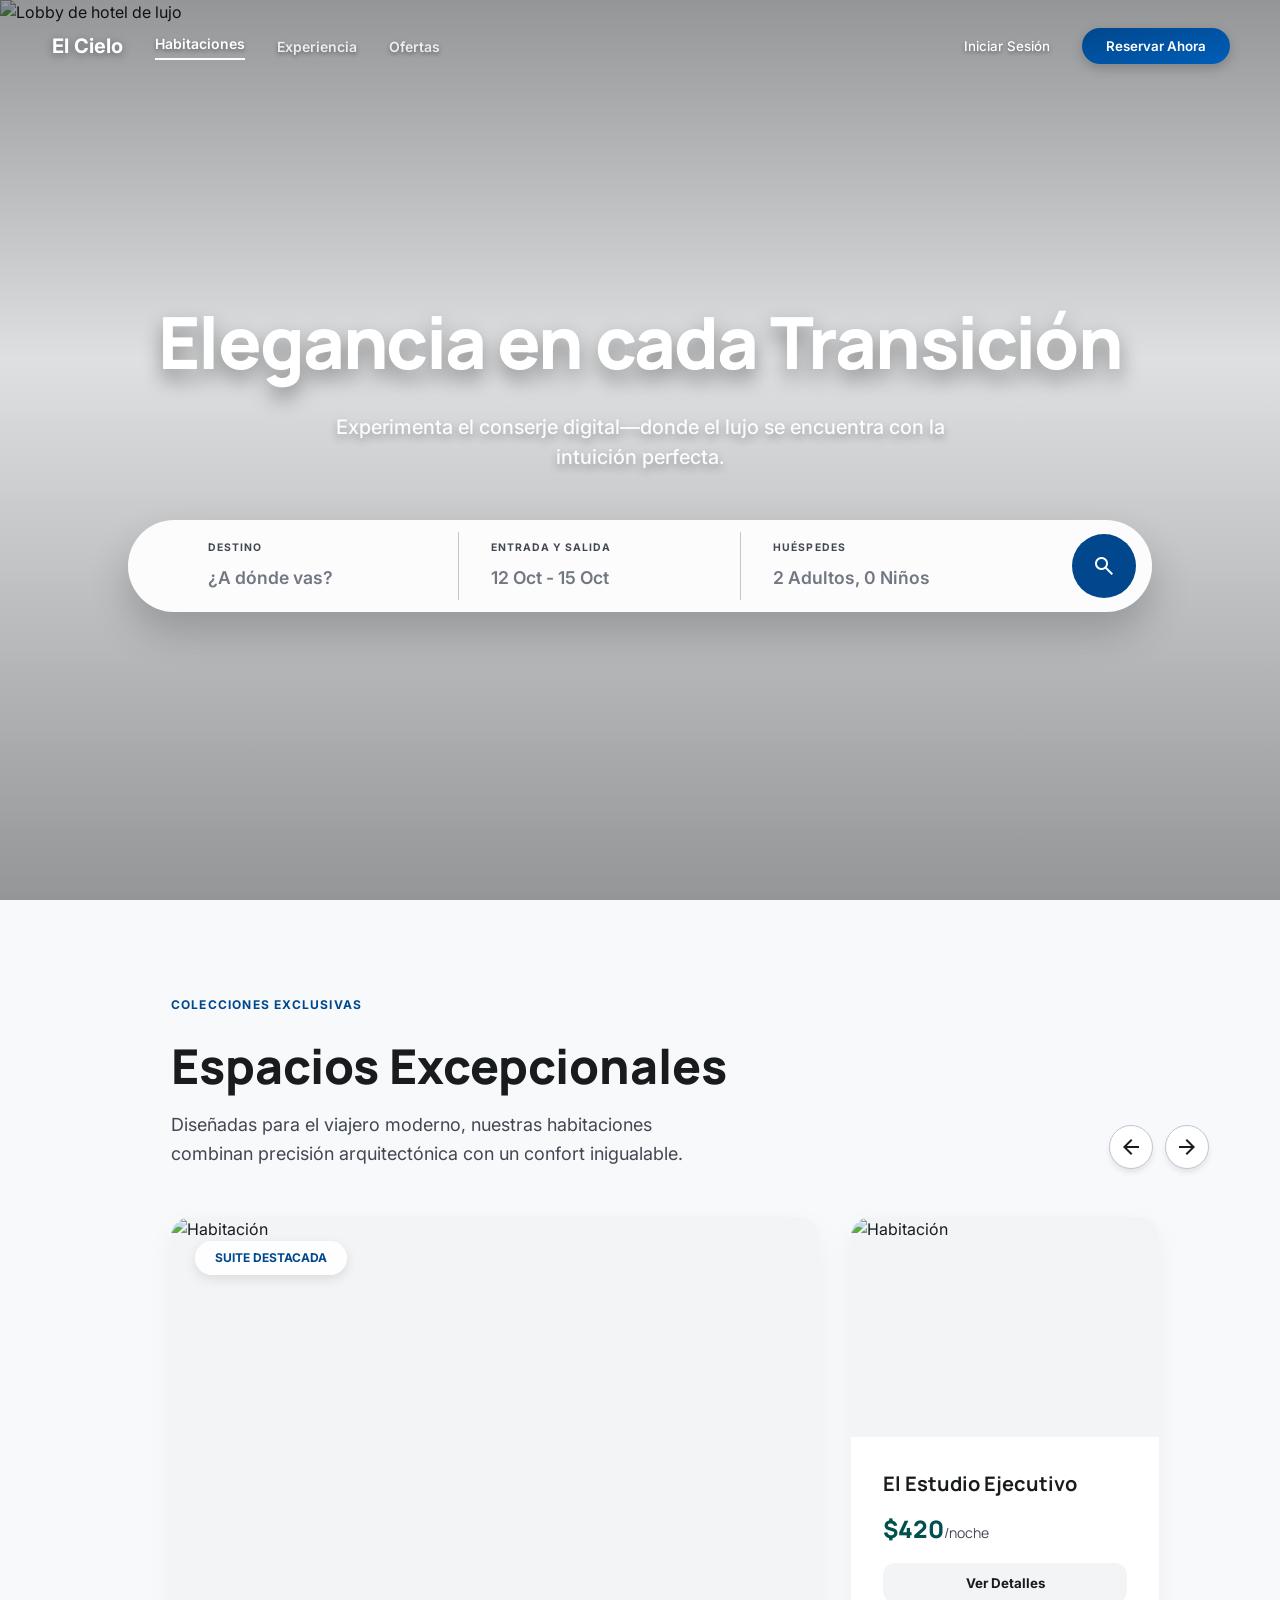
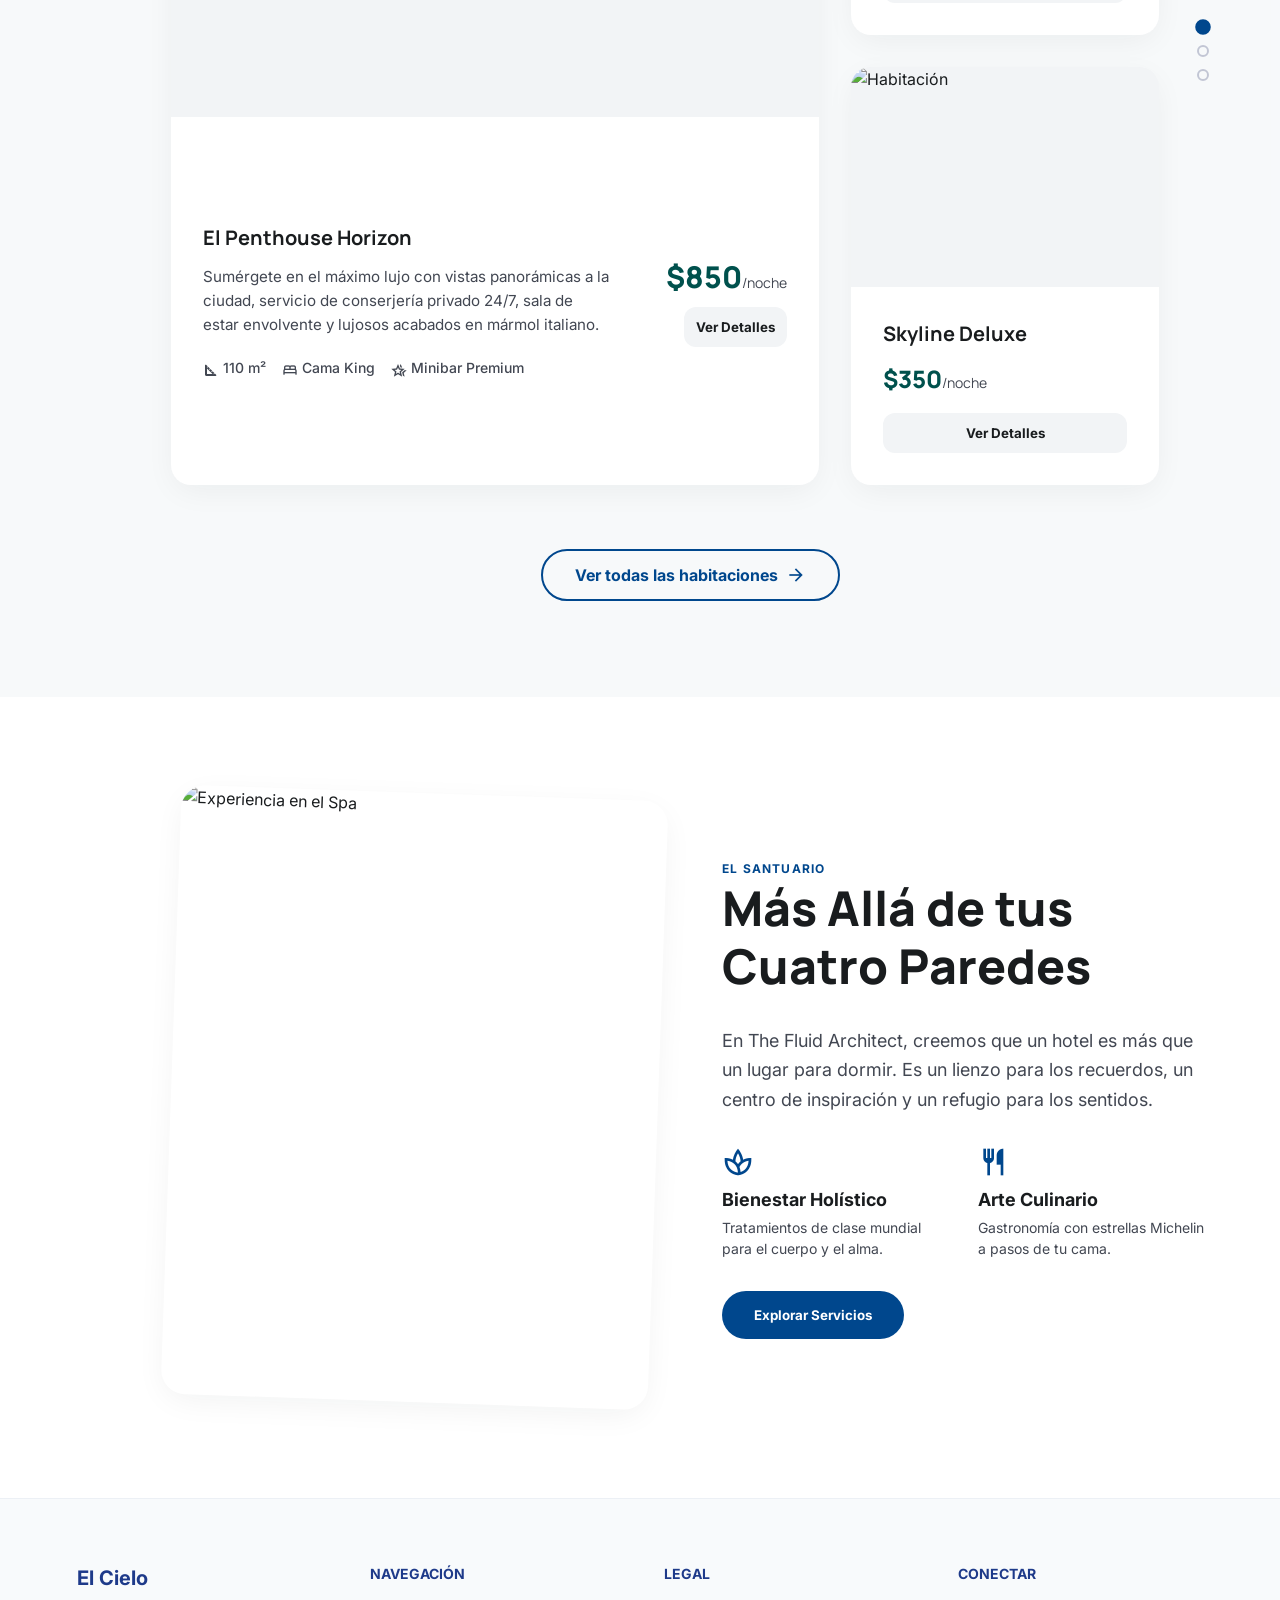
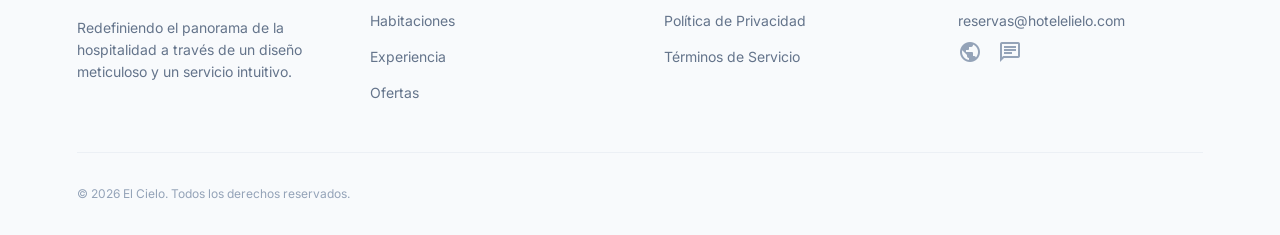
==== ElCielo.html @ 40fd8da1 "El cielo home - vista usuario" ====
<!DOCTYPE html>
<html lang="es">
<head>
    <meta charset="utf-8">
    <meta name="viewport" content="width=device-width, initial-scale=1.0">
    <title>EL Cielo Hotel</title>
    <link rel="icon" href="" type="image/webp">
    <link rel="preconnect" href="https://fonts.googleapis.com">
    <link rel="preconnect" href="https://fonts.gstatic.com" crossorigin>
    <link href="https://fonts.googleapis.com/css2?family=Inter:wght@400;500;600;700&family=Manrope:wght@600;700;800&display=swap" rel="stylesheet">
    <link href="https://fonts.googleapis.com/css2?family=Material+Symbols+Outlined:wght,FILL@100..700,0..1&display=swap" rel="stylesheet">
    
    <style>
        /* ==================== VARIABLES ==================== */
        :root {
            --primary: #00478d;
            --primary-container: #005eb8;
            --on-primary: #ffffff;
            --secondary-container: #8cf3f3;
            --on-secondary-container: #007070;
            --tertiary: #00514d;
            --surface: #f7f9fb;
            --on-surface: #191c1e;
            --on-surface-variant: #424752;
            --surface-container-low: #f2f4f6;
            --surface-container-lowest: #ffffff;
            --outline-variant: #c2c6d4;
            
            --font-headline: 'Manrope', sans-serif;
            --font-body: 'Inter', sans-serif;
            
            --editorial-shadow: 0 8px 32px -4px rgba(25, 28, 30, 0.06);
            --shadow-md: 0 4px 6px -1px rgba(0, 0, 0, 0.1);
            --shadow-2xl: 0 25px 50px -12px rgba(0, 0, 0, 0.25);
        }

        /* ==================== RESET ==================== */
        * { box-sizing: border-box; margin: 0; padding: 0; }
        html { scroll-behavior: smooth; }
        body { font-family: var(--font-body); background-color: var(--surface); color: var(--on-surface); line-height: 1.5; }
        a { text-decoration: none; color: inherit; }
        button { cursor: pointer; border: none; background: none; font-family: inherit; }
        input { font-family: inherit; outline: none; }
        
        .material-symbols-outlined {
            font-variation-settings: 'FILL' 0, 'wght' 400, 'GRAD' 0, 'opsz' 24;
            vertical-align: middle;
        }

        .container {
            max-width: 1280px;
            margin: 0 auto;
            padding: 0 6%; 
        }

        /* ==================== ANIMATED NAVBAR ==================== */
        .navbar {
            position: fixed;
            top: 0;
            left: 0;
            width: 100%;
            height: 90px;
            z-index: 50;
            background-color: transparent;
            border-radius: 0;
            border: 1px solid transparent;
            transition: all 0.8s cubic-bezier(0.16, 1, 0.3, 1);
            backdrop-filter: blur(0px);
            -webkit-backdrop-filter: blur(0px);
        }

        .navbar.scrolled {
            top: 24px;
            left: 24px;
            width: 80px;
            height: calc(100vh - 48px);
            border-radius: 40px;
            background-color: rgba(0, 0, 0, 0.4); 
            backdrop-filter: blur(20px) saturate(120%);
            -webkit-backdrop-filter: blur(20px) saturate(120%);
            border: 1px solid rgba(255, 255, 255, 0.15); 
            box-shadow: 0 16px 40px rgba(0, 0, 0, 0.3); 
        }

        .nav-horizontal { position: absolute; top: 0; left: 0; width: 100vw; height: 90px; display: flex; justify-content: space-between; align-items: center; padding: 0 4%; opacity: 1; pointer-events: auto; transform: translateY(0); transition: opacity 0.5s ease 0.3s, transform 0.5s ease 0.3s; }
        .navbar.scrolled .nav-horizontal { opacity: 0; transform: translateY(-10px); pointer-events: none; transition: opacity 0.3s ease, transform 0.3s ease; }

        .nav-brand { font-size: 1.25rem; font-weight: 700; color: #ffffff; text-shadow: 0 2px 8px rgba(0,0,0,0.4); }
        .nav-links { display: none; gap: 2rem; align-items: center; }
        .nav-links a { font-size: 0.875rem; font-weight: 600; color: rgba(255, 255, 255, 0.85); text-shadow: 0 2px 4px rgba(0,0,0,0.4); transition: all 0.3s ease; }
        .nav-links a:hover, .nav-links a.active { color: #ffffff; border-bottom: 2px solid #ffffff; padding-bottom: 0.25rem; }
        .nav-actions { display: flex; align-items: center; gap: 1rem; }
        .btn-signin { color: #ffffff; font-weight: 500; padding: 0.5rem 1rem; text-shadow: 0 2px 4px rgba(0,0,0,0.4); }
        .btn-book { background: linear-gradient(to bottom right, var(--primary), var(--primary-container)); color: white; padding: 0.625rem 1.5rem; border-radius: 999px; font-weight: 600; box-shadow: 0 4px 12px rgba(0, 0, 0, 0.2); transition: transform 0.3s ease, box-shadow 0.3s ease; }
        .btn-book:hover { transform: scale(1.02); box-shadow: 0 6px 16px rgba(0, 0, 0, 0.3); }

        .nav-vertical { position: absolute; top: 0; left: 0; width: 100%; height: 100%; display: flex; flex-direction: column; align-items: center; padding: 2.5rem 0; gap: 2.5rem; opacity: 0; pointer-events: none; transform: scale(0.9); transition: opacity 0.2s ease, transform 0.2s ease; }
        .navbar.scrolled .nav-vertical { opacity: 1; pointer-events: auto; transform: scale(1); transition: opacity 0.6s ease 0.5s, transform 0.6s cubic-bezier(0.16, 1, 0.3, 1) 0.5s; }
        .vert-brand { width: 48px; height: 48px; background: rgba(255, 255, 255, 0.1); color: #ffffff; border: 1px solid rgba(255, 255, 255, 0.3); border-radius: 50%; display: flex; align-items: center; justify-content: center; font-weight: 800; font-size: 1rem; margin-bottom: 0.5rem; }
        .vert-links { display: flex; flex-direction: column; align-items: center; gap: 1.5rem; flex: 1; width: 100%; }
        .vert-links a { color: rgba(255, 255, 255, 0.75); display: flex; flex-direction: column; align-items: center; gap: 0.25rem; transition: all 0.3s ease; position: relative; }
        .vert-links a:hover, .vert-links a.active { color: #ffffff; transform: translateY(-2px); text-shadow: 0 0 12px rgba(255, 255, 255, 0.6); }
        .vert-icon { font-size: 1.5rem; }
        .vert-divider { width: 32px; height: 1px; background-color: rgba(255, 255, 255, 0.2); margin: 0.5rem 0; border-radius: 2px; }
        .vert-actions { margin-top: auto; }
        .btn-book-vert { background: rgba(255, 255, 255, 0.95); color: var(--primary); width: 48px; height: 48px; border-radius: 50%; display: flex; align-items: center; justify-content: center; box-shadow: 0 4px 12px rgba(0,0,0,0.3); transition: all 0.3s cubic-bezier(0.16, 1, 0.3, 1); }
        .btn-book-vert:hover { transform: scale(1.1); background: #ffffff; }

        /* ==================== HERO SECTION ==================== */
        .hero { position: relative; min-height: 100vh; display: flex; align-items: center; justify-content: center; padding: 0 1.5rem; overflow: hidden; }
        .hero-bg { position: absolute; inset: 0; z-index: 0; }
        .hero-bg img { width: 100%; height: 100%; object-fit: cover; }
        .hero-overlay { position: absolute; inset: 0; background: linear-gradient(to bottom, rgba(0,0,0,0.4) 0%, rgba(0,0,0,0.1) 40%, rgba(0,0,0,0.4) 100%); }
        .hero-content { position: relative; z-index: 10; width: 100%; max-width: 64rem; text-align: center; display: flex; flex-direction: column; gap: 3rem; }
        .hero-title { font-family: var(--font-headline); font-size: 3rem; font-weight: 800; letter-spacing: -0.025em; color: white; text-shadow: 0 10px 20px rgba(0, 0, 0, 0.4); margin-bottom: 1rem; }
        .text-accent { color: var(--secondary-fixed); }
        .hero-subtitle { font-size: 1.25rem; color: rgba(255, 255, 255, 0.95); font-weight: 500; max-width: 42rem; margin: 0 auto; text-shadow: 0 4px 8px rgba(0, 0, 0, 0.3); }

        /* ==================== SEARCH BAR (MEJORADO CON MÁS ESPACIO) ==================== */
        .search-bar { 
            background-color: rgba(255, 255, 255, 0.95); 
            backdrop-filter: blur(16px); 
            padding: 1.25rem; /* Aumentado */
            border-radius: 1.5rem; 
            box-shadow: 0 20px 40px rgba(0,0,0,0.2); 
            display: flex; 
            flex-direction: column; 
            align-items: center; 
            gap: 1rem; /* Aumentado */
            max-width: 60rem; /* Aumentado para que respire más en PC */
            margin: 0 auto; 
        }
        .search-inputs { 
            display: grid; 
            grid-template-columns: 1fr; 
            gap: 1rem; /* Aumentado */
            width: 100%; 
            padding: 0; 
            flex: 1; 
        }
        .search-field { 
            display: flex; 
            flex-direction: column; 
            align-items: flex-start; 
            padding: 0.75rem 1rem; /* Aumentado: Más espacio interno a cada campo */
        }
        .search-label { 
            font-size: 0.65rem; 
            text-transform: uppercase; 
            letter-spacing: 0.1em; 
            color: var(--on-surface-variant); 
            font-weight: 700; 
            margin-bottom: 0.5rem; /* Aumentado: Separación clara del label al input */
        }
        .search-input { 
            background: transparent; 
            border: none; 
            color: var(--on-surface); 
            font-weight: 600; 
            width: 100%; 
            font-size: 1.1rem; /* Ligeramente más grande para mayor elegancia */
            padding: 0.25rem 0; /* Aumentado: Espacio vertical del input */
        }
        .search-input::placeholder { color: #727783; }
        .btn-search { 
            background-color: var(--primary); 
            color: white; 
            height: 3.5rem; 
            width: 100%; 
            border-radius: 9999px; 
            display: flex; 
            align-items: center; 
            justify-content: center; 
            transition: all 0.3s cubic-bezier(0.16, 1, 0.3, 1); 
        }
        .btn-search:hover { transform: scale(1.05); box-shadow: 0 8px 16px rgba(0,71,141,0.3); }

        /* ==================== ROOMS SECTION ==================== */
        .rooms-section { position: relative; padding: 6rem 0; background-image: url('https://akzqiyajwdfyufdubifw.supabase.co/storage/v1/object/public/Perrito/fondosillar.webp'); background-size: cover; background-position: center; background-attachment: fixed; }
        .rooms-section::before { content: ''; position: absolute; inset: 0; background: rgba(247, 249, 251, 0.85); z-index: 0; }
        .rooms-wrapper { position: relative; z-index: 10; display: flex; flex-direction: column; gap: 3rem; }
        
        .section-header { display: flex; flex-direction: column; gap: 1.5rem; }
        .section-title-wrap { display: flex; flex-direction: column; gap: 1rem; width: 100%; }
        .section-kicker { color: var(--primary); font-weight: 700; letter-spacing: 0.1em; font-size: 0.75rem; text-transform: uppercase; }
        .section-title { font-family: var(--font-headline); font-size: 2.25rem; font-weight: 800; color: var(--on-surface); margin-bottom: 0.5rem; }
        .section-desc { color: var(--on-surface-variant); font-size: 1.125rem; line-height: 1.625; max-width: 32rem; }
        
        .carousel-controls { display: flex; gap: 0.75rem; align-items: center; }
        .carousel-btn { width: 44px; height: 44px; border-radius: 50%; background-color: var(--surface-container-lowest); border: 1px solid var(--outline-variant); display: flex; align-items: center; justify-content: center; color: var(--on-surface); transition: all 0.3s ease; box-shadow: var(--shadow-md); }
        .carousel-btn:hover { background-color: var(--primary); color: white; border-color: var(--primary); transform: translateY(-2px); }
        
        .rooms-carousel-wrapper { position: relative; }
        .rooms-grid { display: grid; grid-template-columns: 1fr; gap: 2rem; }
        
        .carousel-dots { display: flex; gap: 12px; align-items: center; }
        .dot { width: 12px; height: 12px; border-radius: 50%; background-color: transparent; border: 2px solid var(--outline-variant); padding: 0; cursor: pointer; transition: all 0.3s ease; }
        .dot:hover { border-color: var(--primary); }
        .dot.active { background-color: var(--primary); border-color: var(--primary); transform: scale(1.3); }

        .room-card { background-color: var(--surface-container-low); border-radius: 1.25rem; overflow: hidden; box-shadow: var(--editorial-shadow); display: flex; flex-direction: column; height: 100%; transition: opacity 0.6s ease, transform 0.3s ease, box-shadow 0.3s ease; opacity: 1; }
        .fade-out { opacity: 0 !important; pointer-events: none; }
        .room-card:not(.fade-out):hover { transform: translateY(-4px); box-shadow: 0 12px 24px rgba(0,0,0,0.1); }
        
        .room-image-wrap { position: relative; width: 100%; height: 220px; flex-shrink: 0; overflow: hidden; }
        .large-room .room-image-wrap { height: 300px; }
        .room-image { width: 100%; height: 100%; object-fit: cover; object-position: center; display: block; }
        .badge-featured { position: absolute; top: 1.5rem; left: 1.5rem; background: rgba(255, 255, 255, 0.9); backdrop-filter: blur(4px); color: var(--primary); font-size: 0.75rem; font-weight: 700; padding: 0.5rem 1.25rem; border-radius: 9999px; text-transform: uppercase; box-shadow: 0 4px 12px rgba(0,0,0,0.1); }
        
        .room-content { padding: 2rem; background-color: white; flex: 1; display: flex; flex-direction: column; justify-content: space-between; }
        .room-info-left { flex: 1; padding-right: 0; }
        .room-description { color: var(--on-surface-variant); font-size: 0.95rem; line-height: 1.6; margin: 0.75rem 0 1.25rem 0; }
        .room-info-right { margin-top: 1.5rem; text-align: left; }
        .room-title { font-family: var(--font-headline); font-size: 1.25rem; font-weight: 700; margin-bottom: 0.25rem; }
        .room-meta { display: flex; flex-wrap: wrap; align-items: center; gap: 1rem; color: var(--on-surface-variant); font-size: 0.875rem; font-weight: 500; }
        .room-price { color: var(--tertiary); font-family: var(--font-headline); font-size: 1.5rem; font-weight: 800; margin-top: 0.5rem; }
        .price-period { font-size: 0.875rem; font-weight: 400; color: var(--on-surface-variant); }
        .btn-view { background-color: var(--surface-container-low); color: var(--on-surface); padding: 0.75rem; border-radius: 0.75rem; font-weight: 700; width: 100%; margin-top: 1rem; transition: all 0.3s ease; }
        .btn-view:hover { background-color: var(--secondary-container); color: var(--on-secondary-container); transform: scale(1.02); }

        .view-more-wrap { text-align: center; margin-top: 1rem; }
        .btn-outline { background-color: transparent; color: var(--primary); border: 2px solid var(--primary); padding: 0.875rem 2rem; border-radius: 999px; font-weight: 700; font-size: 1rem; transition: all 0.3s ease; display: inline-flex; align-items: center; gap: 0.5rem; }
        .btn-outline:hover { background-color: var(--primary); color: white; transform: translateY(-2px); box-shadow: 0 8px 16px rgba(0,71,141,0.2); }

        /* ==================== EXPERIENCE & FOOTER ==================== */
        .experience-section { padding: 6rem 0; background-color: white; overflow: hidden; }
        .experience-grid { display: grid; grid-template-columns: 1fr; gap: 4rem; align-items: center; }
        .exp-image-wrap { border-radius: 1.5rem; overflow: hidden; box-shadow: var(--editorial-shadow); transform: rotate(2deg); transition: transform 0.7s cubic-bezier(0.16, 1, 0.3, 1); position: relative; z-index: 10; }
        .exp-image-wrap:hover { transform: rotate(0deg); }
        .exp-image-wrap img { width: 100%; aspect-ratio: 4/5; object-fit: cover; display: block; }
        .exp-content { display: flex; flex-direction: column; gap: 2rem; }
        .exp-title { font-family: var(--font-headline); font-size: 2.5rem; font-weight: 800; line-height: 1.2; }
        .exp-desc { font-size: 1.125rem; color: var(--on-surface-variant); line-height: 1.625; }
        .features-grid { display: grid; grid-template-columns: 1fr; gap: 1.5rem; }
        .feature-icon { color: var(--primary); font-size: 2rem; margin-bottom: 0.5rem; }
        .feature-title { font-weight: 700; font-size: 1.125rem; }
        .btn-explore { background-color: var(--primary); color: white; padding: 1rem 2rem; border-radius: 999px; font-weight: 700; align-self: flex-start; }

        .footer { background-color: #f8fafc; padding: 4rem 0 2rem; margin-top: auto; border-top: 1px solid rgba(226, 232, 240, 0.5); }
        .footer-grid { display: grid; grid-template-columns: 1fr; gap: 3rem; padding-bottom: 3rem; }
        .footer-title { font-weight: 700; color: #1e3a8a; font-size: 0.875rem; text-transform: uppercase; margin-bottom: 1.5rem;}
        .footer-links { list-style: none; display: flex; flex-direction: column; gap: 0.75rem; }
        .footer-links a { color: #64748b; font-size: 0.875rem; transition: color 0.3s ease;}
        .footer-links a:hover { color: var(--primary); }
        .social-icons { display: flex; gap: 1rem; padding-top: 0.5rem; color: #94a3b8; }
        .social-icons span { cursor: pointer; transition: color 0.3s ease;}
        .social-icons span:hover { color: var(--primary); }
        .footer-bottom { border-top: 1px solid rgba(226, 232, 240, 0.5); padding-top: 2rem; text-align: center; color: #94a3b8; font-size: 0.75rem; }

        /* ==================== RESPONSIVIDAD ==================== */
        
        /* --- MÓVIL (Hasta 767px) --- */
        @media (max-width: 767px) {
            .container { padding: 0 1.5rem; }
            .hero-title { font-size: 2.5rem; }
            .hero-subtitle { font-size: 1.125rem; }
            .section-title { font-size: 2rem; }
            
            .nav-horizontal { padding: 0 1.5rem; }
            .nav-horizontal > div:first-child { gap: 1rem !important; }
            .nav-brand { font-size: 1.1rem; }
            .btn-signin { display: none; }
            .btn-book { padding: 0.5rem 1rem; font-size: 0.875rem; }
            
            .navbar.scrolled { top: auto !important; bottom: 1.5rem !important; left: 5% !important; width: 90% !important; height: 70px !important; border-radius: 35px !important; }
            .navbar.scrolled .nav-vertical { flex-direction: row !important; padding: 0 1.5rem !important; gap: 1rem !important; justify-content: space-between; transform: scale(1); }
            .vert-brand, .vert-divider { display: none !important; }
            .vert-links { flex-direction: row !important; gap: 1.5rem !important; width: auto !important; flex: unset !important; align-items: center; }
            .vert-actions { margin-top: 0 !important; display: flex; align-items: center; }
            .btn-book-vert { width: 44px !important; height: 44px !important; }

            .carousel-controls { display: none !important; }
            .carousel-dots { justify-content: center; margin-top: 1.5rem; }

            .rooms-grid { display: flex; flex-wrap: nowrap; overflow-x: auto; scroll-snap-type: x mandatory; gap: 1.25rem; padding-bottom: 0.5rem; scrollbar-width: none; -ms-overflow-style: none; align-items: stretch; scroll-behavior: smooth; }
            .rooms-grid::-webkit-scrollbar { display: none; }
            .small-rooms-wrap { display: contents; }
            
            .room-card { flex: 0 0 85vw !important; scroll-snap-align: center; transition: transform 0.3s ease, box-shadow 0.3s ease !important; opacity: 1 !important; }
            .large-room .room-image-wrap { height: 220px; }
            .room-content { flex-direction: column; }
            .room-info-right { text-align: left; margin-top: auto; }
        }

        /* --- TABLET (768px a 1023px) --- */
        @media (min-width: 768px) and (max-width: 1023px) {
            .nav-links { display: flex; }
            .hero-title { font-size: 4rem; }
            
            /* Buscador: Convertir a fila con más espacio */
            .search-bar { flex-direction: row; border-radius: 9999px; padding: 0.75rem 1rem; gap: 0.5rem; }
            .search-inputs { grid-template-columns: repeat(3, 1fr); padding: 0 1rem; gap: 0; }
            .search-field { padding: 0.5rem 1.5rem; }
            .search-field:not(:last-child) { border-right: 1px solid var(--outline-variant); }
            .btn-search { width: 4rem; height: 4rem; } /* Botón más grande */

            .section-header { flex-direction: row; align-items: flex-end; justify-content: space-between; }
            .section-title-wrap { width: auto; }
            .carousel-dots { justify-content: center; margin-top: 2rem; }
            .small-rooms-wrap { flex-direction: row; display: flex; gap: 2rem; }
            .small-rooms-wrap .room-card { flex: 1; }
            .js-hide-desktop { display: none !important; }
            .small-rooms-wrap .room-info-right { margin-top: auto; }
            .experience-grid { grid-template-columns: 1fr 1fr; }
            .footer-grid { grid-template-columns: repeat(2, 1fr); }
        }

        /* --- ESCRITORIO (1024px en adelante) --- */
        @media (min-width: 1024px) {
            .nav-links { display: flex; }
            .hero-title { font-size: 4.5rem; }
            
            /* Buscador: Máximo espacio y bordes redondeados (Pill shape) */
            .search-bar { flex-direction: row; border-radius: 9999px; padding: 0.75rem 1rem; gap: 1rem; max-width: 65rem; }
            .search-inputs { grid-template-columns: repeat(3, 1fr); padding: 0 2rem; gap: 0; }
            .search-field { padding: 0.5rem 2rem; } /* Mucho más aire lateral */
            .search-field:not(:last-child) { border-right: 1px solid var(--outline-variant); }
            .btn-search { width: 4rem; height: 4rem; } /* Botón proporcional */

            .section-header { flex-direction: row; align-items: flex-end; justify-content: space-between; }
            .section-title-wrap { width: auto; }
            .section-title { font-size: 3rem; }
            main section:not(.hero) { padding-left: 100px; } 
            
            .rooms-carousel-wrapper { padding-right: 50px; }
            .carousel-dots { flex-direction: column; position: absolute; right: 0; top: 50%; transform: translateY(-50%); }
            
            .rooms-grid { grid-template-columns: repeat(12, 1fr); }
            .large-room { grid-column: span 8; }
            .small-rooms-wrap { grid-column: span 4; display: flex; flex-direction: column; gap: 2rem; }
            
            .js-hide-desktop { display: none !important; }
            .large-room .room-image-wrap { height: 500px; }
            .large-room .room-content { flex-direction: row; align-items: center; gap: 2.5rem; }
            .large-room .room-info-left { padding-right: 1rem; }
            .large-room .room-info-right { text-align: right; margin-top: 0; min-width: max-content; }
            .large-room .room-price { margin-top: 0; font-size: 1.875rem; }
            .large-room .btn-view { width: auto; margin-top: 0.5rem; }
            
            .small-rooms-wrap .room-info-right { margin-top: auto; }
            
            .experience-grid { grid-template-columns: 1fr 1fr; }
            .features-grid { grid-template-columns: 1fr 1fr; }
            .exp-title { font-size: 3rem; }
            .footer-grid { grid-template-columns: repeat(4, 1fr); }
            .footer-bottom { text-align: left; }
        }
    </style>
</head>
<body>

    <nav class="navbar" id="navbar">
        <div class="nav-horizontal">
            <div style="display: flex; align-items: center; gap: 2rem;">
                <span class="nav-brand js-hotel-name">Nombre del Hotel</span>
                <div class="nav-links">
                    <a href="#habitaciones" class="active">Habitaciones</a>
                    <a href="#experiencia">Experiencia</a>
                    <a href="/ofertas.html">Ofertas</a>
                </div>
            </div>
            <div class="nav-actions">
                <button class="btn-signin">Iniciar Sesión</button>
                <button class="btn-book">Reservar Ahora</button>
            </div>
        </div>

        <div class="nav-vertical">
            <a href="#inicio" style="text-decoration: none;"><div class="vert-brand js-hotel-initials">XX</div></a>
            <div class="vert-links">
                <a href="#inicio" title="Ir a Inicio"><span class="material-symbols-outlined vert-icon">home</span></a>
                <a href="#habitaciones" class="active" title="Ir a Habitaciones"><span class="material-symbols-outlined vert-icon">king_bed</span></a>
                <a href="#experiencia" title="Ir a Experiencias"><span class="material-symbols-outlined vert-icon">spa</span></a>
                <div class="vert-divider"></div>
                <a href="/ofertas.html" title="Ver Ofertas Externas"><span class="material-symbols-outlined vert-icon">sell</span></a>
                <a href="/contacto.html" title="Ir a Contacto"><span class="material-symbols-outlined vert-icon">mail</span></a>
            </div>
            <div class="vert-actions">
                <a href="#habitaciones" title="Reservar Ahora" class="btn-book-vert"><span class="material-symbols-outlined">calendar_month</span></a>
            </div>
        </div>
    </nav>

    <main>
        <section id="inicio" class="hero">
            <div class="hero-bg">
                <img src="https://akzqiyajwdfyufdubifw.supabase.co/storage/v1/object/public/Perrito/Portada.webp" alt="Lobby de hotel de lujo">
                <div class="hero-overlay"></div>
            </div>
            <div class="hero-content">
                <div>
                    <h1 class="hero-title">Elegancia en cada <span class="text-accent">Transición</span></h1>
                    <p class="hero-subtitle">Experimenta el conserje digital—donde el lujo se encuentra con la intuición perfecta.</p>
                </div>
                <div class="search-bar">
                    <div class="search-inputs">
                        <div class="search-field">
                            <span class="search-label">Destino</span>
                            <input type="text" class="search-input" placeholder="¿A dónde vas?">
                        </div>
                        <div class="search-field">
                            <span class="search-label">Entrada y Salida</span>
                            <input type="text" class="search-input" placeholder="12 Oct - 15 Oct">
                        </div>
                        <div class="search-field">
                            <span class="search-label">Huéspedes</span>
                            <input type="text" class="search-input" placeholder="2 Adultos, 0 Niños">
                        </div>
                    </div>
                    <button class="btn-search"><span class="material-symbols-outlined">search</span></button>
                </div>
            </div>
        </section>

        <section id="habitaciones" class="rooms-section">
            <div class="container rooms-wrapper">
                
                <div class="section-header">
                    <div>
                        <div class="section-title-wrap">
                            <span class="section-kicker">Colecciones Exclusivas</span>
                            <h2 class="section-title">Espacios Excepcionales</h2>
                        </div>
                        <p class="section-desc">Diseñadas para el viajero moderno, nuestras habitaciones combinan precisión arquitectónica con un confort inigualable.</p>
                    </div>
                    
                    <div class="carousel-controls">
                        <button id="btn-prev" class="carousel-btn"><span class="material-symbols-outlined">arrow_back</span></button>
                        <button id="btn-next" class="carousel-btn"><span class="material-symbols-outlined">arrow_forward</span></button>
                    </div>
                </div>

                <div class="rooms-carousel-wrapper">
                    <div class="rooms-grid">
                        
                        <div class="room-card large-room" id="card-l">
                            <div class="room-image-wrap">
                                <img id="l-img" src="" alt="Habitación" class="room-image">
                                <div class="badge-featured" id="l-badge"></div>
                            </div>
                            <div class="room-content">
                                <div class="room-info-left">
                                    <h3 class="room-title" id="l-title"></h3>
                                    <p class="room-description" id="l-desc"></p>
                                    <div class="room-meta">
                                        <span><span class="material-symbols-outlined" style="font-size: 16px;">square_foot</span> <span id="l-size"></span></span>
                                        <span><span class="material-symbols-outlined" style="font-size: 16px;">bed</span> <span id="l-bed"></span></span>
                                        <span><span class="material-symbols-outlined" style="font-size: 16px;">hotel_class</span> <span id="l-extra"></span></span>
                                    </div>
                                </div>
                                <div class="room-info-right">
                                    <p class="room-price"><span id="l-price"></span><span class="price-period">/noche</span></p>
                                    <button class="btn-view">Ver Detalles</button>
                                </div>
                            </div>
                        </div>

                        <div class="small-rooms-wrap">
                            <div class="room-card" id="card-s1">
                                <div class="room-image-wrap">
                                    <img id="s1-img" src="" alt="Habitación" class="room-image">
                                    <div class="badge-featured js-hide-desktop" id="s1-badge"></div>
                                </div>
                                <div class="room-content">
                                    <div class="room-info-left">
                                        <h3 class="room-title" id="s1-title"></h3>
                                        <p class="room-description js-hide-desktop" id="s1-desc"></p>
                                        <div class="room-meta js-hide-desktop">
                                            <span><span class="material-symbols-outlined" style="font-size: 16px;">square_foot</span> <span id="s1-size"></span></span>
                                            <span><span class="material-symbols-outlined" style="font-size: 16px;">bed</span> <span id="s1-bed"></span></span>
                                            <span><span class="material-symbols-outlined" style="font-size: 16px;">hotel_class</span> <span id="s1-extra"></span></span>
                                        </div>
                                    </div>
                                    <div class="room-info-right">
                                        <p class="room-price"><span id="s1-price"></span><span class="price-period">/noche</span></p>
                                        <button class="btn-view">Ver Detalles</button>
                                    </div>
                                </div>
                            </div>

                            <div class="room-card" id="card-s2">
                                <div class="room-image-wrap">
                                    <img id="s2-img" src="" alt="Habitación" class="room-image">
                                    <div class="badge-featured js-hide-desktop" id="s2-badge"></div>
                                </div>
                                <div class="room-content">
                                    <div class="room-info-left">
                                        <h3 class="room-title" id="s2-title"></h3>
                                        <p class="room-description js-hide-desktop" id="s2-desc"></p>
                                        <div class="room-meta js-hide-desktop">
                                            <span><span class="material-symbols-outlined" style="font-size: 16px;">square_foot</span> <span id="s2-size"></span></span>
                                            <span><span class="material-symbols-outlined" style="font-size: 16px;">bed</span> <span id="s2-bed"></span></span>
                                            <span><span class="material-symbols-outlined" style="font-size: 16px;">hotel_class</span> <span id="s2-extra"></span></span>
                                        </div>
                                    </div>
                                    <div class="room-info-right">
                                        <p class="room-price"><span id="s2-price"></span><span class="price-period">/noche</span></p>
                                        <button class="btn-view">Ver Detalles</button>
                                    </div>
                                </div>
                            </div>
                        </div>
                    </div>

                    <div class="carousel-dots">
                        <button class="dot active" data-index="0" aria-label="Ir a habitación 1"></button>
                        <button class="dot" data-index="1" aria-label="Ir a habitación 2"></button>
                        <button class="dot" data-index="2" aria-label="Ir a habitación 3"></button>
                    </div>

                </div>

                <div class="view-more-wrap">
                    <button class="btn-outline">Ver todas las habitaciones <span class="material-symbols-outlined" style="font-size: 20px;">arrow_forward</span></button>
                </div>

            </div>
        </section>

        <section id="experiencia" class="experience-section">
            <div class="container experience-grid">
                <div class="exp-image-wrap"><img src="https://images.unsplash.com/photo-1540555700478-4be289fbecef?q=80&w=1000&auto=format&fit=crop" alt="Experiencia en el Spa"></div>
                <div class="exp-content">
                    <div><span class="section-kicker">El Santuario</span><h2 class="exp-title">Más Allá de tus Cuatro Paredes</h2></div>
                    <p class="exp-desc">En The Fluid Architect, creemos que un hotel es más que un lugar para dormir. Es un lienzo para los recuerdos, un centro de inspiración y un refugio para los sentidos.</p>
                    <div class="features-grid">
                        <div><span class="material-symbols-outlined feature-icon">spa</span><h4 class="feature-title">Bienestar Holístico</h4><p style="font-size: 0.875rem; color: var(--on-surface-variant); margin-top: 0.25rem;">Tratamientos de clase mundial para el cuerpo y el alma.</p></div>
                        <div><span class="material-symbols-outlined feature-icon">restaurant</span><h4 class="feature-title">Arte Culinario</h4><p style="font-size: 0.875rem; color: var(--on-surface-variant); margin-top: 0.25rem;">Gastronomía con estrellas Michelin a pasos de tu cama.</p></div>
                    </div>
                    <button class="btn-explore">Explorar Servicios</button>
                </div>
            </div>
        </section>
    </main>

    <footer class="footer">
        <div class="container">
            <div class="footer-grid">
                <div><h4 class="footer-title js-hotel-name" style="text-transform: none; font-size: 1.25rem;"></h4><p class="js-hotel-desc" style="color: #64748b; font-size: 0.875rem; line-height: 1.6;"></p></div>
                <div><h4 class="footer-title">Navegación</h4><ul class="footer-links"><li><a href="#habitaciones">Habitaciones</a></li><li><a href="#experiencia">Experiencia</a></li><li><a href="/ofertas.html">Ofertas</a></li></ul></div>
                <div><h4 class="footer-title">Legal</h4><ul class="footer-links"><li><a href="#">Política de Privacidad</a></li><li><a href="#">Términos de Servicio</a></li></ul></div>
                <div><h4 class="footer-title">Conectar</h4><ul class="footer-links"><li><a href="#" class="js-hotel-email"></a></li></ul><div class="social-icons"><span class="material-symbols-outlined">public</span><span class="material-symbols-outlined">chat</span></div></div>
            </div>
            <div class="footer-bottom"><p>© <span class="js-hotel-year"></span> <span class="js-hotel-name"></span>. Todos los derechos reservados.</p></div>
        </div>
    </footer>

    <script>
        const hotelInfo = {
            nombre: "El Cielo",
            iniciales: "EC", 
            descripcion: "Redefiniendo el panorama de la hospitalidad a través de un diseño meticuloso y un servicio intuitivo.",
            correo: "reservas@hotelelielo.com",
            anioActual: new Date().getFullYear()
        };

        const roomsData = [
            {
                img: "https://images.unsplash.com/photo-1582719478250-c89cae4dc85b?q=80&w=1000&auto=format&fit=crop",
                title: "El Penthouse Horizon",
                desc: "Sumérgete en el máximo lujo con vistas panorámicas a la ciudad, servicio de conserjería privado 24/7, sala de estar envolvente y lujosos acabados en mármol italiano.",
                size: "110 m²",
                bed: "Cama King",
                extra: "Minibar Premium",
                price: "$850",
                badge: "Suite Destacada"
            },
            {
                img: "https://images.unsplash.com/photo-1611892440504-42a792e24d32?q=80&w=1000&auto=format&fit=crop",
                title: "El Estudio Ejecutivo",
                desc: "Un espacio diseñado para la máxima productividad y el descanso perfecto. Cuenta con área de trabajo ergonómica y ventanales con control de luz inteligente.",
                size: "65 m²",
                bed: "Cama Queen",
                extra: "Escritorio Ejecutivo",
                price: "$420",
                badge: "Favorito Ejecutivos"
            },
            {
                img: "https://images.unsplash.com/photo-1590490360182-c33d57733427?q=80&w=1000&auto=format&fit=crop",
                title: "Skyline Deluxe",
                desc: "Despierta con la mejor vista de la ciudad. Una habitación moderna con diseño minimalista, sistema de sonido envolvente y baño con hidromasaje.",
                size: "80 m²",
                bed: "Cama King",
                extra: "Baño Hidromasaje",
                price: "$350",
                badge: "Mejor Vista"
            }
        ];
    </script>

    <script>
        document.addEventListener('DOMContentLoaded', () => {
            // Inicializar Info Hotel
            document.querySelectorAll('.js-hotel-name').forEach(el => el.textContent = hotelInfo.nombre);
            document.querySelectorAll('.js-hotel-initials').forEach(el => el.textContent = hotelInfo.iniciales);
            document.querySelectorAll('.js-hotel-desc').forEach(el => el.textContent = hotelInfo.descripcion);
            document.querySelectorAll('.js-hotel-year').forEach(el => el.textContent = hotelInfo.anioActual);
            document.querySelectorAll('.js-hotel-email').forEach(el => { el.textContent = hotelInfo.correo; el.href = `mailto:${hotelInfo.correo}`; });

            window.addEventListener('scroll', () => {
                document.getElementById('navbar').classList.toggle('scrolled', window.scrollY > 150);
            });

            // Variables Generales del Carrusel
            let currentIndex = 0;
            let mobileIndex = 0;
            let autoPlayTimer;
            let isAnimating = false;
            const cycleTime = 12000;

            const cards = [document.getElementById('card-l'), document.getElementById('card-s1'), document.getElementById('card-s2')];
            const dots = document.querySelectorAll('.dot');
            const roomsGrid = document.querySelector('.rooms-grid');

            // Inicializar las 3 tarjetas con los datos
            function injectData(cardPrefix, data) {
                document.getElementById(`${cardPrefix}-img`).src = data.img;
                document.getElementById(`${cardPrefix}-badge`).textContent = data.badge;
                document.getElementById(`${cardPrefix}-title`).textContent = data.title;
                document.getElementById(`${cardPrefix}-desc`).textContent = data.desc;
                document.getElementById(`${cardPrefix}-size`).textContent = data.size;
                document.getElementById(`${cardPrefix}-bed`).textContent = data.bed;
                document.getElementById(`${cardPrefix}-extra`).textContent = data.extra;
                document.getElementById(`${cardPrefix}-price`).textContent = data.price;
            }
            
            injectData('l', roomsData[0]);
            injectData('s1', roomsData[1]);
            injectData('s2', roomsData[2]);

            // --- FUNCIONES ESCRITORIO ---
            function updateDesktopSequence(targetIndex) {
                if (isAnimating || targetIndex === currentIndex) return;
                isAnimating = true;
                currentIndex = targetIndex;

                const roomL = roomsData[currentIndex];
                const roomS1 = roomsData[(currentIndex + 1) % 3];
                const roomS2 = roomsData[(currentIndex + 2) % 3];

                const triggerFade = (cardElement, prefix, data, delay) => {
                    setTimeout(() => {
                        cardElement.classList.add('fade-out');
                        setTimeout(() => {
                            injectData(prefix, data);
                            cardElement.classList.remove('fade-out');
                        }, 600); 
                    }, delay);
                };

                triggerFade(cards[0], 'l', roomL, 0);
                triggerFade(cards[1], 's1', roomS1, 400); 
                triggerFade(cards[2], 's2', roomS2, 800); 

                updateDots(currentIndex);
                setTimeout(() => { isAnimating = false; }, 2000); 
            }

            // --- FUNCIONES MÓVIL ---
            function updateMobileScroll(targetIndex) {
                mobileIndex = targetIndex;
                const scrollPos = cards[targetIndex].offsetLeft - roomsGrid.offsetLeft;
                roomsGrid.scrollTo({ left: scrollPos, behavior: 'smooth' });
                updateDots(targetIndex);
            }

            function updateDots(activeIndex) {
                dots.forEach((dot, idx) => dot.classList.toggle('active', idx === activeIndex));
            }

            function goNext() {
                if (window.innerWidth < 768) {
                    updateMobileScroll((mobileIndex + 1) % 3);
                } else {
                    updateDesktopSequence((currentIndex + 1) % 3);
                }
            }

            function goPrev() {
                if (window.innerWidth < 768) {
                    updateMobileScroll((mobileIndex - 1 + 3) % 3);
                } else {
                    updateDesktopSequence((currentIndex - 1 + 3) % 3);
                }
            }

            function startTimer() {
                clearInterval(autoPlayTimer);
                autoPlayTimer = setInterval(goNext, cycleTime);
            }

            // --- EVENTOS ---
            document.getElementById('btn-next').addEventListener('click', () => { goNext(); startTimer(); });
            document.getElementById('btn-prev').addEventListener('click', () => { goPrev(); startTimer(); });

            dots.forEach((dot, index) => {
                dot.addEventListener('click', () => {
                    if (window.innerWidth < 768) { updateMobileScroll(index); } else { updateDesktopSequence(index); }
                    startTimer();
                });
            });

            // Swipe táctil en móvil
            let scrollTimeout;
            roomsGrid.addEventListener('scroll', () => {
                if (window.innerWidth >= 768) return;
                
                clearTimeout(scrollTimeout);
                scrollTimeout = setTimeout(() => {
                    const gridCenter = roomsGrid.getBoundingClientRect().left + (roomsGrid.clientWidth / 2);
                    let closestIdx = 0;
                    let minDistance = Infinity;

                    cards.forEach((card, idx) => {
                        const cardCenter = card.getBoundingClientRect().left + (card.clientWidth / 2);
                        const distance = Math.abs(gridCenter - cardCenter);
                        if (distance < minDistance) {
                            minDistance = distance;
                            closestIdx = idx;
                        }
                    });

                    if (mobileIndex !== closestIdx) {
                        mobileIndex = closestIdx;
                        updateDots(mobileIndex);
                        startTimer(); 
                    }
                }, 100);
            });

            const observer = new IntersectionObserver((entries) => {
                entries.forEach(entry => {
                    if (entry.isIntersecting) { startTimer(); } else { clearInterval(autoPlayTimer); }
                });
            }, { threshold: 0.15 });
            observer.observe(document.getElementById('habitaciones'));
        });
    </script>
</body>
</html>
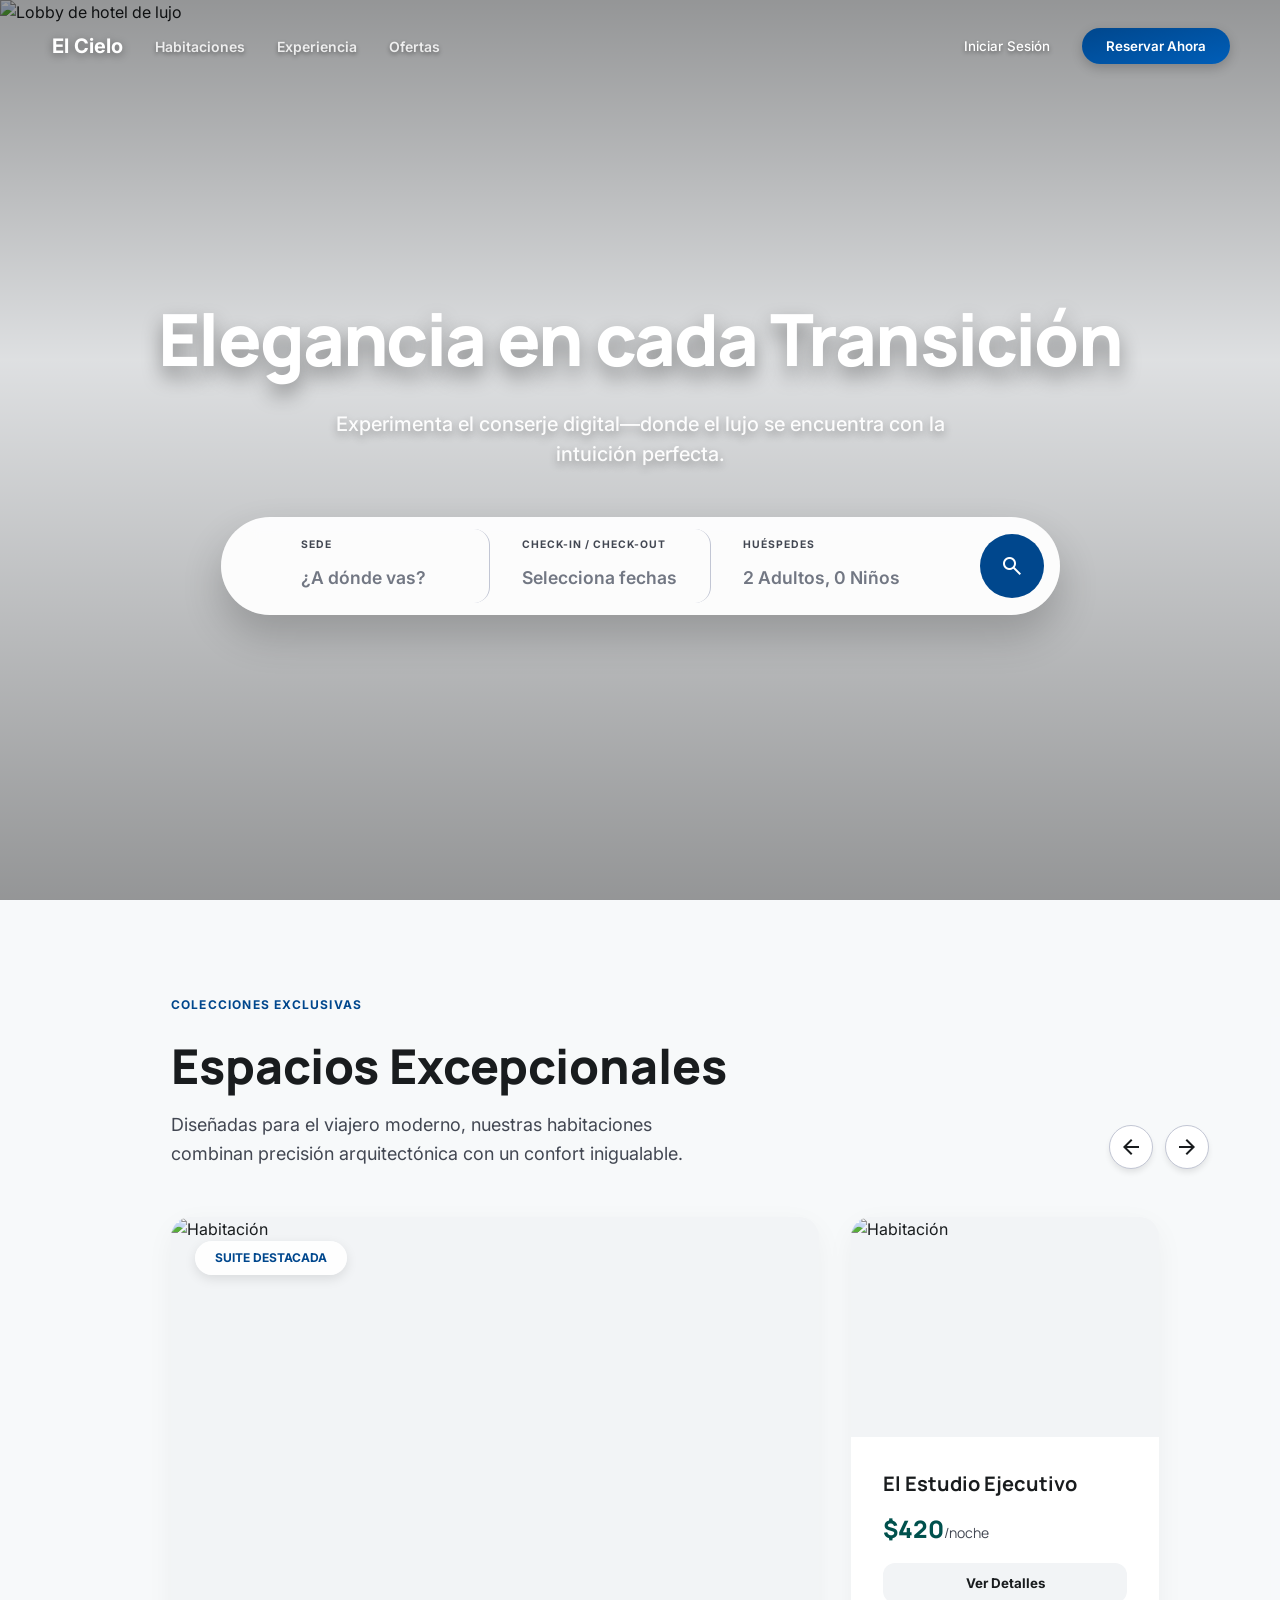
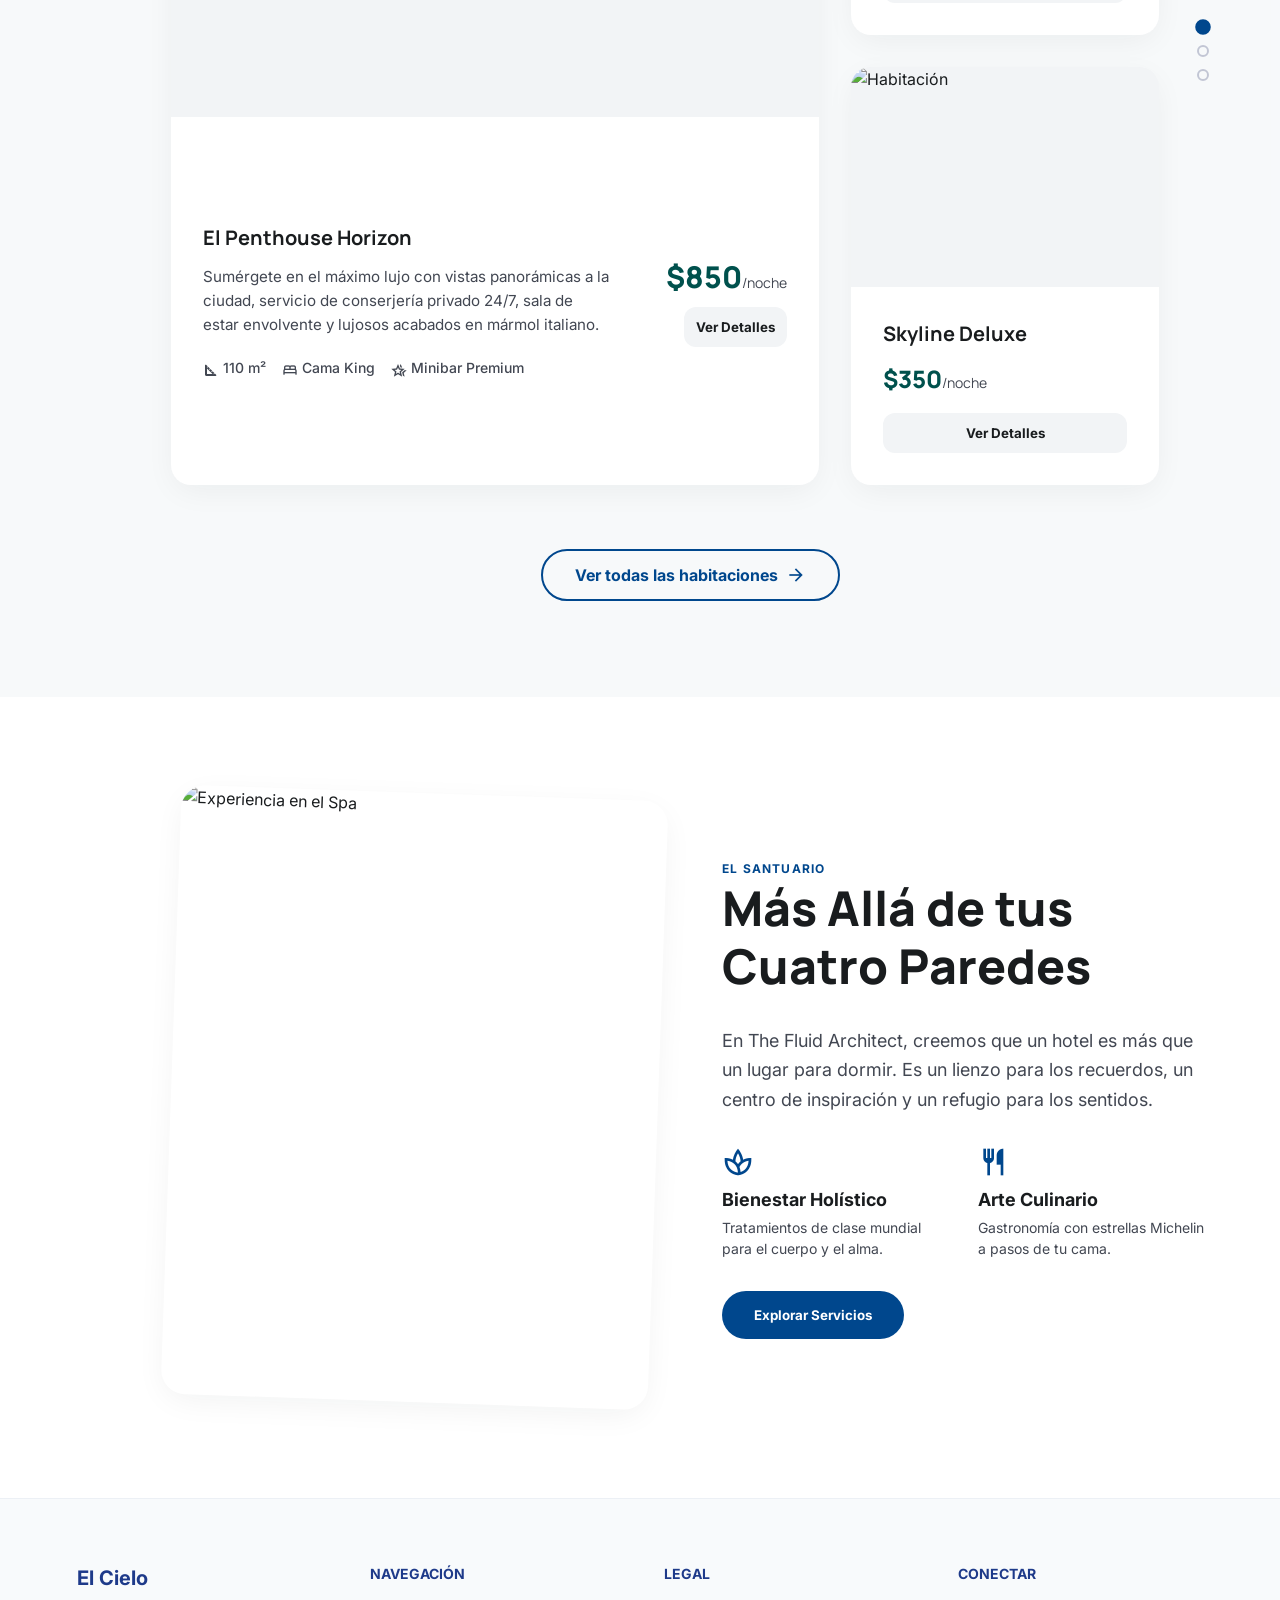
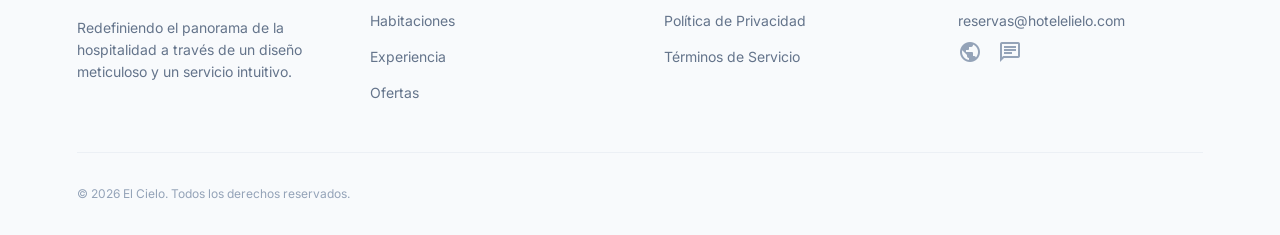
==== commit 1d21b0a5: "El cielo home - vista usuario 2" ====
--- a/ElCielo.html
+++ b/ElCielo.html
@@ -3,8 +3,7 @@
 <head>
     <meta charset="utf-8">
     <meta name="viewport" content="width=device-width, initial-scale=1.0">
-    <title>EL Cielo Hotel</title>
-    <link rel="icon" href="" type="image/webp">
+    <title>The Fluid Architect | Reserva de Hotel de Lujo</title>
     <link rel="preconnect" href="https://fonts.googleapis.com">
     <link rel="preconnect" href="https://fonts.gstatic.com" crossorigin>
     <link href="https://fonts.googleapis.com/css2?family=Inter:wght@400;500;600;700&family=Manrope:wght@600;700;800&display=swap" rel="stylesheet">
@@ -31,7 +30,6 @@
             
             --editorial-shadow: 0 8px 32px -4px rgba(25, 28, 30, 0.06);
             --shadow-md: 0 4px 6px -1px rgba(0, 0, 0, 0.1);
-            --shadow-2xl: 0 25px 50px -12px rgba(0, 0, 0, 0.25);
         }
 
         /* ==================== RESET ==================== */
@@ -47,43 +45,60 @@
             vertical-align: middle;
         }
 
-        .container {
-            max-width: 1280px;
-            margin: 0 auto;
-            padding: 0 6%; 
+        .container { max-width: 1280px; margin: 0 auto; padding: 0 6%; }
+
+        /* ==================== ANIMATED NAVBAR COREOGRAFÍA PERFECTA ==================== */
+        .navbar { 
+            position: fixed; 
+            top: 0; 
+            left: 0; 
+            width: 100%; 
+            height: 90px; 
+            z-index: 50; 
+            background-color: transparent; 
+            border-radius: 0; 
+            border: 1px solid transparent; 
+            backdrop-filter: blur(0px); 
+            -webkit-backdrop-filter: blur(0px);
+            
+            transition: 
+                top 0.4s cubic-bezier(0.16, 1, 0.3, 1),
+                height 0.4s cubic-bezier(0.16, 1, 0.3, 1),
+                border-radius 0.4s cubic-bezier(0.16, 1, 0.3, 1),
+                width 0.4s cubic-bezier(0.16, 1, 0.3, 1) 0.4s,
+                left 0.4s cubic-bezier(0.16, 1, 0.3, 1) 0.4s,
+                background-color 0.4s ease,
+                backdrop-filter 0.4s ease,
+                box-shadow 0.4s ease;
         }
 
-        /* ==================== ANIMATED NAVBAR ==================== */
-        .navbar {
-            position: fixed;
-            top: 0;
-            left: 0;
-            width: 100%;
-            height: 90px;
-            z-index: 50;
-            background-color: transparent;
-            border-radius: 0;
-            border: 1px solid transparent;
-            transition: all 0.8s cubic-bezier(0.16, 1, 0.3, 1);
-            backdrop-filter: blur(0px);
-            -webkit-backdrop-filter: blur(0px);
-        }
-
-        .navbar.scrolled {
-            top: 24px;
-            left: 24px;
-            width: 80px;
-            height: calc(100vh - 48px);
-            border-radius: 40px;
-            background-color: rgba(0, 0, 0, 0.4); 
-            backdrop-filter: blur(20px) saturate(120%);
-            -webkit-backdrop-filter: blur(20px) saturate(120%);
+        .navbar.scrolled { 
+            top: 24px; 
+            left: 24px; 
+            width: 80px; 
+            height: calc(100vh - 48px); 
+            border-radius: 40px; 
+            background-image: url(https://akzqiyajwdfyufdubifw.supabase.co/storage/v1/object/public/Perrito/POINTSAQP.webp);
+            background-position: center;
+            background-size: cover;
+            backdrop-filter: blur(20px) saturate(120%); 
+            -webkit-backdrop-filter: blur(20px) saturate(120%); 
             border: 1px solid rgba(255, 255, 255, 0.15); 
             box-shadow: 0 16px 40px rgba(0, 0, 0, 0.3); 
+            
+            transition: 
+                width 0.4s cubic-bezier(0.16, 1, 0.3, 1),
+                left 0.4s cubic-bezier(0.16, 1, 0.3, 1),
+                top 0.4s cubic-bezier(0.16, 1, 0.3, 1) 0.3s,
+                height 0.4s cubic-bezier(0.16, 1, 0.3, 1) 0.3s,
+                border-radius 0.4s cubic-bezier(0.16, 1, 0.3, 1) 0.3s,
+                background-color 0.4s ease,
+                backdrop-filter 0.4s ease,
+                box-shadow 0.4s ease;
         }
 
-        .nav-horizontal { position: absolute; top: 0; left: 0; width: 100vw; height: 90px; display: flex; justify-content: space-between; align-items: center; padding: 0 4%; opacity: 1; pointer-events: auto; transform: translateY(0); transition: opacity 0.5s ease 0.3s, transform 0.5s ease 0.3s; }
-        .navbar.scrolled .nav-horizontal { opacity: 0; transform: translateY(-10px); pointer-events: none; transition: opacity 0.3s ease, transform 0.3s ease; }
+        .nav-horizontal { position: absolute; top: 0; left: 0; width: 100vw; height: 90px; display: flex; justify-content: space-between; align-items: center; padding: 0 4%; opacity: 1; pointer-events: auto; transform: translateY(0); transition: opacity 0.3s ease 0.4s, transform 0.3s ease 0.4s; }
+        .navbar.scrolled .nav-horizontal { opacity: 0; transform: translateY(-10px); pointer-events: none; transition: opacity 0.2s ease, transform 0.2s ease; }
 
         .nav-brand { font-size: 1.25rem; font-weight: 700; color: #ffffff; text-shadow: 0 2px 8px rgba(0,0,0,0.4); }
         .nav-links { display: none; gap: 2rem; align-items: center; }
@@ -95,18 +110,63 @@
         .btn-book:hover { transform: scale(1.02); box-shadow: 0 6px 16px rgba(0, 0, 0, 0.3); }
 
         .nav-vertical { position: absolute; top: 0; left: 0; width: 100%; height: 100%; display: flex; flex-direction: column; align-items: center; padding: 2.5rem 0; gap: 2.5rem; opacity: 0; pointer-events: none; transform: scale(0.9); transition: opacity 0.2s ease, transform 0.2s ease; }
-        .navbar.scrolled .nav-vertical { opacity: 1; pointer-events: auto; transform: scale(1); transition: opacity 0.6s ease 0.5s, transform 0.6s cubic-bezier(0.16, 1, 0.3, 1) 0.5s; }
-        .vert-brand { width: 48px; height: 48px; background: rgba(255, 255, 255, 0.1); color: #ffffff; border: 1px solid rgba(255, 255, 255, 0.3); border-radius: 50%; display: flex; align-items: center; justify-content: center; font-weight: 800; font-size: 1rem; margin-bottom: 0.5rem; }
-        .vert-links { display: flex; flex-direction: column; align-items: center; gap: 1.5rem; flex: 1; width: 100%; }
-        .vert-links a { color: rgba(255, 255, 255, 0.75); display: flex; flex-direction: column; align-items: center; gap: 0.25rem; transition: all 0.3s ease; position: relative; }
-        .vert-links a:hover, .vert-links a.active { color: #ffffff; transform: translateY(-2px); text-shadow: 0 0 12px rgba(255, 255, 255, 0.6); }
+        .navbar.scrolled .nav-vertical { opacity: 1; pointer-events: auto; transform: scale(1); transition: opacity 0.4s ease 0.6s, transform 0.4s cubic-bezier(0.16, 1, 0.3, 1) 0.6s; }
+        
+        .vert-brand { width: 48px; height: 48px; background: rgba(255, 255, 255, 0.1); color: #ffffff; border: 1px solid rgba(255, 255, 255, 0.3); border-radius: 50%; display: flex; align-items: center; justify-content: center; font-weight: 800; font-size: 1rem; margin-bottom: 0.5rem; box-shadow: 0 4px 12px rgba(0,0,0,0.2); }
+        .vert-links { display: flex; flex-direction: column; align-items: center; gap: 1.25rem; flex: 1; width: 100%; }
+        
+        .vert-links a { 
+            color: rgba(255, 255, 255, 0.9); 
+            display: flex; 
+            flex-direction: column; 
+            align-items: center; 
+            justify-content: center;
+            transition: all 0.3s ease; 
+            position: relative; 
+            background: rgba(0, 0, 0, 0.4); 
+            backdrop-filter: blur(8px);
+            -webkit-backdrop-filter: blur(8px);
+            border: 1px solid rgba(255, 255, 255, 0.15);
+            border-radius: 16px;
+            width: 48px;
+            height: 48px;
+            box-shadow: 0 4px 12px rgba(0,0,0,0.15);
+        }
+        .vert-links a:hover, .vert-links a.active { background: var(--primary); border-color: rgba(255, 255, 255, 0.3); color: #ffffff; transform: translateY(-2px); box-shadow: 0 6px 16px rgba(0, 0, 0, 0.4); }
+        
         .vert-icon { font-size: 1.5rem; }
-        .vert-divider { width: 32px; height: 1px; background-color: rgba(255, 255, 255, 0.2); margin: 0.5rem 0; border-radius: 2px; }
+        .vert-divider { width: 32px; height: 1px; background-color: rgba(255, 255, 255, 0.3); margin: 0.25rem 0; border-radius: 2px; }
         .vert-actions { margin-top: auto; }
+        
         .btn-book-vert { background: rgba(255, 255, 255, 0.95); color: var(--primary); width: 48px; height: 48px; border-radius: 50%; display: flex; align-items: center; justify-content: center; box-shadow: 0 4px 12px rgba(0,0,0,0.3); transition: all 0.3s cubic-bezier(0.16, 1, 0.3, 1); }
         .btn-book-vert:hover { transform: scale(1.1); background: #ffffff; }
 
-        /* ==================== HERO SECTION ==================== */
+        /* ==================== SIDEBAR EXPANSION (PC & TABLET) ==================== */
+        @media (min-width: 768px) {
+            .navbar.scrolled { overflow: hidden; }
+            .navbar.scrolled:hover { width: 240px; border-radius: 24px; transition: width 0.4s cubic-bezier(0.16, 1, 0.3, 1), border-radius 0.4s; }
+            
+            .nav-vertical { align-items: flex-start; padding-left: 0; }
+            .vert-brand { margin-left: 16px; transition: all 0.4s ease; }
+            
+            .vert-links { align-items: flex-start; padding-left: 16px; }
+            .vert-links a { flex-direction: row; padding-left: 11px; justify-content: flex-start; gap: 1.25rem; border-radius: 24px; overflow: hidden; transition: all 0.4s cubic-bezier(0.16, 1, 0.3, 1); }
+            .navbar.scrolled:hover .vert-links a { width: 208px; }
+            
+            .vert-text { opacity: 0; white-space: nowrap; transition: all 0.3s ease; transform: translateX(-10px); font-size: 0.95rem; font-weight: 600; pointer-events: none; }
+            .navbar.scrolled:hover .vert-text { opacity: 1; transform: translateX(0); pointer-events: auto; transition-delay: 0.1s; } 
+            
+            .vert-divider { margin-left: 24px; transition: width 0.4s ease; }
+            .navbar.scrolled:hover .vert-divider { width: 192px; }
+            
+            .vert-actions { padding-left: 16px; width: 100%; }
+            .btn-book-vert { justify-content: flex-start; padding-left: 12px; width: 48px; border-radius: 24px; overflow: hidden; transition: all 0.4s cubic-bezier(0.16, 1, 0.3, 1); gap: 1.25rem; }
+            .navbar.scrolled:hover .btn-book-vert { width: 208px; }
+            .btn-book-vert .vert-text { color: var(--primary); }
+            .btn-book-vert:hover .vert-text { color: #ffffff; }
+        }
+
+        /* ==================== HERO ==================== */
         .hero { position: relative; min-height: 100vh; display: flex; align-items: center; justify-content: center; padding: 0 1.5rem; overflow: hidden; }
         .hero-bg { position: absolute; inset: 0; z-index: 0; }
         .hero-bg img { width: 100%; height: 100%; object-fit: cover; }
@@ -116,64 +176,42 @@
         .text-accent { color: var(--secondary-fixed); }
         .hero-subtitle { font-size: 1.25rem; color: rgba(255, 255, 255, 0.95); font-weight: 500; max-width: 42rem; margin: 0 auto; text-shadow: 0 4px 8px rgba(0, 0, 0, 0.3); }
 
-        /* ==================== SEARCH BAR (MEJORADO CON MÁS ESPACIO) ==================== */
-        .search-bar { 
-            background-color: rgba(255, 255, 255, 0.95); 
-            backdrop-filter: blur(16px); 
-            padding: 1.25rem; /* Aumentado */
-            border-radius: 1.5rem; 
-            box-shadow: 0 20px 40px rgba(0,0,0,0.2); 
-            display: flex; 
-            flex-direction: column; 
-            align-items: center; 
-            gap: 1rem; /* Aumentado */
-            max-width: 60rem; /* Aumentado para que respire más en PC */
-            margin: 0 auto; 
-        }
-        .search-inputs { 
-            display: grid; 
-            grid-template-columns: 1fr; 
-            gap: 1rem; /* Aumentado */
-            width: 100%; 
-            padding: 0; 
-            flex: 1; 
-        }
-        .search-field { 
-            display: flex; 
-            flex-direction: column; 
-            align-items: flex-start; 
-            padding: 0.75rem 1rem; /* Aumentado: Más espacio interno a cada campo */
-        }
-        .search-label { 
-            font-size: 0.65rem; 
-            text-transform: uppercase; 
-            letter-spacing: 0.1em; 
-            color: var(--on-surface-variant); 
-            font-weight: 700; 
-            margin-bottom: 0.5rem; /* Aumentado: Separación clara del label al input */
-        }
-        .search-input { 
-            background: transparent; 
-            border: none; 
-            color: var(--on-surface); 
-            font-weight: 600; 
-            width: 100%; 
-            font-size: 1.1rem; /* Ligeramente más grande para mayor elegancia */
-            padding: 0.25rem 0; /* Aumentado: Espacio vertical del input */
-        }
-        .search-input::placeholder { color: #727783; }
-        .btn-search { 
-            background-color: var(--primary); 
-            color: white; 
-            height: 3.5rem; 
-            width: 100%; 
-            border-radius: 9999px; 
-            display: flex; 
-            align-items: center; 
-            justify-content: center; 
-            transition: all 0.3s cubic-bezier(0.16, 1, 0.3, 1); 
-        }
+        /* ==================== SEARCH BAR ==================== */
+        .search-bar { background-color: rgba(255, 255, 255, 0.95); backdrop-filter: blur(16px); padding: 1.25rem; border-radius: 1.5rem; box-shadow: 0 20px 40px rgba(0,0,0,0.2); display: flex; flex-direction: column; align-items: center; gap: 1rem; max-width: 60rem; margin: 0 auto; }
+        .search-inputs { display: grid; grid-template-columns: 1fr; gap: 1rem; width: 100%; padding: 0; flex: 1; }
+        
+        .search-field { display: flex; flex-direction: column; align-items: flex-start; padding: 0.75rem 1rem; position: relative; cursor: pointer; border-radius: 1rem; transition: background 0.3s ease; }
+        .search-field:hover { background-color: rgba(0,0,0,0.02); }
+        
+        .search-label { font-size: 0.65rem; text-transform: uppercase; letter-spacing: 0.1em; color: var(--on-surface-variant); font-weight: 700; margin-bottom: 0.5rem; }
+        .search-value { color: #727783; font-weight: 600; font-size: 1.1rem; padding: 0.25rem 0; width: 100%; text-align: left; white-space: nowrap; overflow: hidden; text-overflow: ellipsis; }
+        .search-value.selected { color: var(--on-surface); }
+
+        .btn-search { background-color: var(--primary); color: white; height: 3.5rem; width: 100%; border-radius: 999px; display: flex; align-items: center; justify-content: center; transition: all 0.3s ease; font-weight: 700; font-size: 1.1rem; }
         .btn-search:hover { transform: scale(1.05); box-shadow: 0 8px 16px rgba(0,71,141,0.3); }
+
+        /* --- POPOVERS --- */
+        .search-popover { position: absolute; top: calc(100% + 15px); left: 0; width: max-content; min-width: 100%; background: rgba(255, 255, 255, 0.98); backdrop-filter: blur(24px); -webkit-backdrop-filter: blur(24px); border: 1px solid rgba(0,0,0,0.05); border-radius: 1.25rem; box-shadow: 0 15px 35px rgba(0,0,0,0.15); padding: 1.25rem; opacity: 0; pointer-events: none; transform: translateY(-10px); transition: all 0.3s cubic-bezier(0.16, 1, 0.3, 1); z-index: 100; }
+        .search-popover.active { opacity: 1; pointer-events: auto; transform: translateY(0); }
+        .search-popover::before { content: ''; position: absolute; top: -6px; left: 2rem; width: 12px; height: 12px; background: rgba(255, 255, 255, 0.98); transform: rotate(45deg); border-left: 1px solid rgba(0,0,0,0.05); border-top: 1px solid rgba(0,0,0,0.05); }
+
+        .popover-option { padding: 0.875rem 1.25rem; border-radius: 0.75rem; transition: background 0.2s; font-weight: 600; color: var(--on-surface); display: flex; align-items: center; gap: 0.75rem; }
+        .popover-option:hover { background: var(--surface-container-low); color: var(--primary); }
+        .popover-option .material-symbols-outlined { color: var(--outline-variant); font-size: 1.25rem; }
+        .popover-option:hover .material-symbols-outlined { color: var(--primary); }
+
+        .date-inputs { display: flex; gap: 1rem; }
+        .date-inputs div { flex: 1; display: flex; flex-direction: column; gap: 0.5rem; }
+        .date-inputs label { font-size: 0.75rem; font-weight: 700; color: var(--on-surface-variant); text-transform: uppercase; }
+        .date-inputs input[type="date"] { border: 1px solid var(--outline-variant); border-radius: 0.5rem; padding: 0.75rem; font-family: inherit; font-weight: 600; color: var(--on-surface); outline: none; transition: border-color 0.3s ease; cursor: pointer; }
+        .date-inputs input[type="date"]:focus { border-color: var(--primary); }
+
+        .guest-row { display: flex; justify-content: space-between; align-items: center; margin-bottom: 1.25rem; font-weight: 600; color: var(--on-surface); gap: 2rem; }
+        .guest-row:last-child { margin-bottom: 0; }
+        .guest-controls { display: flex; align-items: center; gap: 0.5rem; flex-shrink: 0; }
+        .btn-guest { width: 36px; height: 36px; border-radius: 50%; border: 1px solid var(--outline-variant); display: flex; align-items: center; justify-content: center; font-size: 1.25rem; transition: all 0.2s; color: var(--on-surface-variant); }
+        .btn-guest:hover { border-color: var(--primary); color: var(--primary); background: var(--surface-container-low); }
+        .guest-count { min-width: 20px; text-align: center; }
 
         /* ==================== ROOMS SECTION ==================== */
         .rooms-section { position: relative; padding: 6rem 0; background-image: url('https://akzqiyajwdfyufdubifw.supabase.co/storage/v1/object/public/Perrito/fondosillar.webp'); background-size: cover; background-position: center; background-attachment: fixed; }
@@ -248,8 +286,6 @@
         .footer-bottom { border-top: 1px solid rgba(226, 232, 240, 0.5); padding-top: 2rem; text-align: center; color: #94a3b8; font-size: 0.75rem; }
 
         /* ==================== RESPONSIVIDAD ==================== */
-        
-        /* --- MÓVIL (Hasta 767px) --- */
         @media (max-width: 767px) {
             .container { padding: 0 1.5rem; }
             .hero-title { font-size: 2.5rem; }
@@ -262,12 +298,31 @@
             .btn-signin { display: none; }
             .btn-book { padding: 0.5rem 1rem; font-size: 0.875rem; }
             
-            .navbar.scrolled { top: auto !important; bottom: 1.5rem !important; left: 5% !important; width: 90% !important; height: 70px !important; border-radius: 35px !important; }
+            /* Navbar inferior móvil con imagen dedicada */
+            .navbar.scrolled { 
+                top: auto !important; 
+                bottom: 1.5rem !important; 
+                left: 5% !important; 
+                width: 90% !important; 
+                height: 70px !important; 
+                border-radius: 35px !important; 
+                background-image: url('https://images.unsplash.com/photo-1611892440504-42a792e24d32?q=80&w=1000&auto=format&fit=crop') !important; 
+            }
+            
             .navbar.scrolled .nav-vertical { flex-direction: row !important; padding: 0 1.5rem !important; gap: 1rem !important; justify-content: space-between; transform: scale(1); }
             .vert-brand, .vert-divider { display: none !important; }
-            .vert-links { flex-direction: row !important; gap: 1.5rem !important; width: auto !important; flex: unset !important; align-items: center; }
-            .vert-actions { margin-top: 0 !important; display: flex; align-items: center; }
-            .btn-book-vert { width: 44px !important; height: 44px !important; }
+            .vert-links { flex-direction: row !important; gap: 1rem !important; width: auto !important; flex: unset !important; align-items: center; padding-left: 0; }
+            .vert-links a { flex-direction: row !important; width: 44px !important; height: 44px !important; border-radius: 12px !important; padding: 0 !important; }
+            .vert-actions { margin-top: 0 !important; display: flex; align-items: center; padding-left: 0; width: auto; }
+            .btn-book-vert { width: 44px !important; height: 44px !important; padding: 0 !important; justify-content: center !important; }
+            .vert-text { display: none !important; }
+
+            .search-popover { position: absolute; top: calc(100% + 10px); left: 0; width: 100%; min-width: 100%; border-radius: 1rem; padding: 1.25rem; box-shadow: 0 15px 35px rgba(0,0,0,0.15); z-index: 1000; }
+            .search-popover::before { display: none; } 
+            .date-inputs { flex-direction: column; gap: 1rem; }
+            .guest-row { gap: 0.5rem; }
+            .btn-guest { width: 32px; height: 32px; font-size: 1.1rem; } 
+            .guest-count { min-width: 16px; }
 
             .carousel-controls { display: none !important; }
             .carousel-dots { justify-content: center; margin-top: 1.5rem; }
@@ -282,21 +337,21 @@
             .room-info-right { text-align: left; margin-top: auto; }
         }
 
-        /* --- TABLET (768px a 1023px) --- */
         @media (min-width: 768px) and (max-width: 1023px) {
             .nav-links { display: flex; }
             .hero-title { font-size: 4rem; }
             
-            /* Buscador: Convertir a fila con más espacio */
             .search-bar { flex-direction: row; border-radius: 9999px; padding: 0.75rem 1rem; gap: 0.5rem; }
             .search-inputs { grid-template-columns: repeat(3, 1fr); padding: 0 1rem; gap: 0; }
             .search-field { padding: 0.5rem 1.5rem; }
             .search-field:not(:last-child) { border-right: 1px solid var(--outline-variant); }
-            .btn-search { width: 4rem; height: 4rem; } /* Botón más grande */
+            .btn-search { width: 4rem; height: 4rem; } 
+            .search-popover { min-width: 300px; }
 
             .section-header { flex-direction: row; align-items: flex-end; justify-content: space-between; }
             .section-title-wrap { width: auto; }
             .carousel-dots { justify-content: center; margin-top: 2rem; }
+            
             .small-rooms-wrap { flex-direction: row; display: flex; gap: 2rem; }
             .small-rooms-wrap .room-card { flex: 1; }
             .js-hide-desktop { display: none !important; }
@@ -305,17 +360,16 @@
             .footer-grid { grid-template-columns: repeat(2, 1fr); }
         }
 
-        /* --- ESCRITORIO (1024px en adelante) --- */
         @media (min-width: 1024px) {
             .nav-links { display: flex; }
             .hero-title { font-size: 4.5rem; }
             
-            /* Buscador: Máximo espacio y bordes redondeados (Pill shape) */
             .search-bar { flex-direction: row; border-radius: 9999px; padding: 0.75rem 1rem; gap: 1rem; max-width: 65rem; }
             .search-inputs { grid-template-columns: repeat(3, 1fr); padding: 0 2rem; gap: 0; }
-            .search-field { padding: 0.5rem 2rem; } /* Mucho más aire lateral */
+            .search-field { padding: 0.5rem 2rem; } 
             .search-field:not(:last-child) { border-right: 1px solid var(--outline-variant); }
-            .btn-search { width: 4rem; height: 4rem; } /* Botón proporcional */
+            .btn-search { width: 4rem; height: 4rem; } 
+            .search-popover { min-width: 320px; }
 
             .section-header { flex-direction: row; align-items: flex-end; justify-content: space-between; }
             .section-title-wrap { width: auto; }
@@ -336,7 +390,6 @@
             .large-room .room-info-right { text-align: right; margin-top: 0; min-width: max-content; }
             .large-room .room-price { margin-top: 0; font-size: 1.875rem; }
             .large-room .btn-view { width: auto; margin-top: 0.5rem; }
-            
             .small-rooms-wrap .room-info-right { margin-top: auto; }
             
             .experience-grid { grid-template-columns: 1fr 1fr; }
@@ -354,7 +407,7 @@
             <div style="display: flex; align-items: center; gap: 2rem;">
                 <span class="nav-brand js-hotel-name">Nombre del Hotel</span>
                 <div class="nav-links">
-                    <a href="#habitaciones" class="active">Habitaciones</a>
+                    <a href="#habitaciones">Habitaciones</a>
                     <a href="#experiencia">Experiencia</a>
                     <a href="/ofertas.html">Ofertas</a>
                 </div>
@@ -368,15 +421,33 @@
         <div class="nav-vertical">
             <a href="#inicio" style="text-decoration: none;"><div class="vert-brand js-hotel-initials">XX</div></a>
             <div class="vert-links">
-                <a href="#inicio" title="Ir a Inicio"><span class="material-symbols-outlined vert-icon">home</span></a>
-                <a href="#habitaciones" class="active" title="Ir a Habitaciones"><span class="material-symbols-outlined vert-icon">king_bed</span></a>
-                <a href="#experiencia" title="Ir a Experiencias"><span class="material-symbols-outlined vert-icon">spa</span></a>
+                <a href="#inicio" title="Ir a Inicio">
+                    <span class="material-symbols-outlined vert-icon">home</span>
+                    <span class="vert-text">Inicio</span>
+                </a>
+                <a href="#habitaciones" title="Ir a Habitaciones">
+                    <span class="material-symbols-outlined vert-icon">king_bed</span>
+                    <span class="vert-text">Habitaciones</span>
+                </a>
+                <a href="#experiencia" title="Ir a Experiencias">
+                    <span class="material-symbols-outlined vert-icon">spa</span>
+                    <span class="vert-text">Experiencia</span>
+                </a>
                 <div class="vert-divider"></div>
-                <a href="/ofertas.html" title="Ver Ofertas Externas"><span class="material-symbols-outlined vert-icon">sell</span></a>
-                <a href="/contacto.html" title="Ir a Contacto"><span class="material-symbols-outlined vert-icon">mail</span></a>
+                <a href="/ofertas.html" title="Ver Ofertas Externas">
+                    <span class="material-symbols-outlined vert-icon">sell</span>
+                    <span class="vert-text">Ofertas</span>
+                </a>
+                <a href="/contacto.html" title="Ir a Contacto">
+                    <span class="material-symbols-outlined vert-icon">mail</span>
+                    <span class="vert-text">Contacto</span>
+                </a>
             </div>
             <div class="vert-actions">
-                <a href="#habitaciones" title="Reservar Ahora" class="btn-book-vert"><span class="material-symbols-outlined">calendar_month</span></a>
+                <a href="#habitaciones" title="Reservar Ahora" class="btn-book-vert">
+                    <span class="material-symbols-outlined">calendar_month</span>
+                    <span class="vert-text">Reservar</span>
+                </a>
             </div>
         </div>
     </nav>
@@ -392,20 +463,66 @@
                     <h1 class="hero-title">Elegancia en cada <span class="text-accent">Transición</span></h1>
                     <p class="hero-subtitle">Experimenta el conserje digital—donde el lujo se encuentra con la intuición perfecta.</p>
                 </div>
+                
                 <div class="search-bar">
                     <div class="search-inputs">
-                        <div class="search-field">
-                            <span class="search-label">Destino</span>
-                            <input type="text" class="search-input" placeholder="¿A dónde vas?">
+                        
+                        <div class="search-field" id="trigger-sede">
+                            <span class="search-label">Sede</span>
+                            <div class="search-value" id="val-sede">¿A dónde vas?</div>
+                            
+                            <div class="search-popover" id="popover-sede">
+                                <div class="popover-option js-opt-sede" data-val="Arequipa">
+                                    <span class="material-symbols-outlined">location_on</span> Arequipa, Perú
+                                </div>
+                                <div class="popover-option js-opt-sede" data-val="Cuzco">
+                                    <span class="material-symbols-outlined">location_on</span> Cuzco, Perú
+                                </div>
+                            </div>
                         </div>
-                        <div class="search-field">
-                            <span class="search-label">Entrada y Salida</span>
-                            <input type="text" class="search-input" placeholder="12 Oct - 15 Oct">
+
+                        <div class="search-field" id="trigger-fechas">
+                            <span class="search-label">Check-in / Check-out</span>
+                            <div class="search-value" id="val-fechas">Selecciona fechas</div>
+                            
+                            <div class="search-popover" id="popover-fechas">
+                                <div class="date-inputs">
+                                    <div>
+                                        <label>Llegada</label>
+                                        <input type="date" id="date-in">
+                                    </div>
+                                    <div>
+                                        <label>Salida</label>
+                                        <input type="date" id="date-out">
+                                    </div>
+                                </div>
+                            </div>
                         </div>
-                        <div class="search-field">
+
+                        <div class="search-field" id="trigger-huespedes">
                             <span class="search-label">Huéspedes</span>
-                            <input type="text" class="search-input" placeholder="2 Adultos, 0 Niños">
+                            <div class="search-value" id="val-huespedes">2 Adultos, 0 Niños</div>
+                            
+                            <div class="search-popover" id="popover-huespedes">
+                                <div class="guest-row">
+                                    <span>Adultos</span>
+                                    <div class="guest-controls">
+                                        <button class="btn-guest" id="btn-adults-minus">-</button>
+                                        <span class="guest-count" id="count-adults">2</span>
+                                        <button class="btn-guest" id="btn-adults-plus">+</button>
+                                    </div>
+                                </div>
+                                <div class="guest-row">
+                                    <span>Niños</span>
+                                    <div class="guest-controls">
+                                        <button class="btn-guest" id="btn-kids-minus">-</button>
+                                        <span class="guest-count" id="count-kids">0</span>
+                                        <button class="btn-guest" id="btn-kids-plus">+</button>
+                                    </div>
+                                </div>
+                            </div>
                         </div>
+
                     </div>
                     <button class="btn-search"><span class="material-symbols-outlined">search</span></button>
                 </div>
@@ -414,7 +531,6 @@
 
         <section id="habitaciones" class="rooms-section">
             <div class="container rooms-wrapper">
-                
                 <div class="section-header">
                     <div>
                         <div class="section-title-wrap">
@@ -423,7 +539,6 @@
                         </div>
                         <p class="section-desc">Diseñadas para el viajero moderno, nuestras habitaciones combinan precisión arquitectónica con un confort inigualable.</p>
                     </div>
-                    
                     <div class="carousel-controls">
                         <button id="btn-prev" class="carousel-btn"><span class="material-symbols-outlined">arrow_back</span></button>
                         <button id="btn-next" class="carousel-btn"><span class="material-symbols-outlined">arrow_forward</span></button>
@@ -432,7 +547,6 @@
 
                 <div class="rooms-carousel-wrapper">
                     <div class="rooms-grid">
-                        
                         <div class="room-card large-room" id="card-l">
                             <div class="room-image-wrap">
                                 <img id="l-img" src="" alt="Habitación" class="room-image">
@@ -503,17 +617,15 @@
                     </div>
 
                     <div class="carousel-dots">
-                        <button class="dot active" data-index="0" aria-label="Ir a habitación 1"></button>
-                        <button class="dot" data-index="1" aria-label="Ir a habitación 2"></button>
-                        <button class="dot" data-index="2" aria-label="Ir a habitación 3"></button>
+                        <button class="dot active" data-index="0"></button>
+                        <button class="dot" data-index="1"></button>
+                        <button class="dot" data-index="2"></button>
                     </div>
-
                 </div>
 
                 <div class="view-more-wrap">
                     <button class="btn-outline">Ver todas las habitaciones <span class="material-symbols-outlined" style="font-size: 20px;">arrow_forward</span></button>
                 </div>
-
             </div>
         </section>
 
@@ -597,66 +709,119 @@
             document.querySelectorAll('.js-hotel-year').forEach(el => el.textContent = hotelInfo.anioActual);
             document.querySelectorAll('.js-hotel-email').forEach(el => { el.textContent = hotelInfo.correo; el.href = `mailto:${hotelInfo.correo}`; });
 
-            window.addEventListener('scroll', () => {
-                document.getElementById('navbar').classList.toggle('scrolled', window.scrollY > 150);
+            // Navbar
+            window.addEventListener('scroll', () => { document.getElementById('navbar').classList.toggle('scrolled', window.scrollY > 150); });
+
+            // --- LÓGICA SEARCH BAR ---
+            const fields = document.querySelectorAll('.search-field');
+            const popovers = document.querySelectorAll('.search-popover');
+
+            fields.forEach(field => {
+                field.addEventListener('click', (e) => {
+                    if(e.target.closest('.search-popover')) return; 
+                    const myPopover = field.querySelector('.search-popover');
+                    const isActive = myPopover.classList.contains('active');
+                    popovers.forEach(p => p.classList.remove('active')); 
+                    if (!isActive) myPopover.classList.add('active'); 
+                });
             });
 
-            // Variables Generales del Carrusel
-            let currentIndex = 0;
-            let mobileIndex = 0;
-            let autoPlayTimer;
-            let isAnimating = false;
-            const cycleTime = 12000;
-
+            document.addEventListener('click', (e) => {
+                if (!e.target.closest('.search-field')) { popovers.forEach(p => p.classList.remove('active')); }
+            });
+
+            // Sede
+            const valSede = document.getElementById('val-sede');
+            document.querySelectorAll('.js-opt-sede').forEach(opt => {
+                opt.addEventListener('click', () => {
+                    valSede.textContent = opt.dataset.val; valSede.classList.add('selected');
+                    opt.closest('.search-popover').classList.remove('active');
+                });
+            });
+
+            // --- LÓGICA DE FECHAS ---
+            const dateIn = document.getElementById('date-in'), 
+                  dateOut = document.getElementById('date-out'), 
+                  valFechas = document.getElementById('val-fechas');
+
+            const today = new Date();
+            const future = new Date();
+            future.setFullYear(today.getFullYear() + 2);
+
+            const formatDateInput = (date) => {
+                const y = date.getFullYear();
+                const m = String(date.getMonth() + 1).padStart(2, '0');
+                const d = String(date.getDate()).padStart(2, '0');
+                return `${y}-${m}-${d}`;
+            };
+
+            const minDateStr = formatDateInput(today);
+            const maxDateStr = formatDateInput(future);
+
+            dateIn.min = minDateStr; dateIn.max = maxDateStr;
+            dateOut.min = minDateStr; dateOut.max = maxDateStr;
+
+            const formatFechas = () => {
+                if(dateIn.value) {
+                    dateOut.min = dateIn.value;
+                    if(dateOut.value && dateOut.value < dateIn.value) {
+                        dateOut.value = dateIn.value;
+                    }
+                }
+
+                if(dateIn.value && dateOut.value) {
+                    const [y1, m1, d1] = dateIn.value.split('-');
+                    const [y2, m2, d2] = dateOut.value.split('-');
+                    
+                    const objIn = new Date(y1, m1 - 1, d1);
+                    const objOut = new Date(y2, m2 - 1, d2);
+
+                    const strIn = objIn.toLocaleDateString('es-ES', { day: 'numeric', month: 'short' });
+                    const strOut = objOut.toLocaleDateString('es-ES', { day: 'numeric', month: 'short' });
+                    
+                    valFechas.textContent = `${strIn} - ${strOut}`; 
+                    valFechas.classList.add('selected');
+                }
+            };
+            dateIn.addEventListener('change', formatFechas); 
+            dateOut.addEventListener('change', formatFechas);
+
+            // Huéspedes
+            let adults = 2, kids = 0;
+            const valHuespedes = document.getElementById('val-huespedes'), cAdults = document.getElementById('count-adults'), cKids = document.getElementById('count-kids');
+            const updateHuespedesText = () => {
+                cAdults.textContent = adults; cKids.textContent = kids;
+                valHuespedes.textContent = `${adults} Adulto${adults!==1?'s':''}, ${kids} Niño${kids!==1?'s':''}`;
+                valHuespedes.classList.add('selected');
+            };
+            document.getElementById('btn-adults-plus').addEventListener('click', () => { adults++; updateHuespedesText(); });
+            document.getElementById('btn-adults-minus').addEventListener('click', () => { if(adults>1) adults--; updateHuespedesText(); });
+            document.getElementById('btn-kids-plus').addEventListener('click', () => { kids++; updateHuespedesText(); });
+            document.getElementById('btn-kids-minus').addEventListener('click', () => { if(kids>0) kids--; updateHuespedesText(); });
+
+            // --- LÓGICA DEL CARRUSEL ---
+            let currentIndex = 0; let mobileIndex = 0; let autoPlayTimer; let isAnimating = false; const cycleTime = 12000;
             const cards = [document.getElementById('card-l'), document.getElementById('card-s1'), document.getElementById('card-s2')];
-            const dots = document.querySelectorAll('.dot');
-            const roomsGrid = document.querySelector('.rooms-grid');
-
-            // Inicializar las 3 tarjetas con los datos
+            const dots = document.querySelectorAll('.dot'); const roomsGrid = document.querySelector('.rooms-grid');
+
             function injectData(cardPrefix, data) {
-                document.getElementById(`${cardPrefix}-img`).src = data.img;
-                document.getElementById(`${cardPrefix}-badge`).textContent = data.badge;
-                document.getElementById(`${cardPrefix}-title`).textContent = data.title;
-                document.getElementById(`${cardPrefix}-desc`).textContent = data.desc;
-                document.getElementById(`${cardPrefix}-size`).textContent = data.size;
-                document.getElementById(`${cardPrefix}-bed`).textContent = data.bed;
-                document.getElementById(`${cardPrefix}-extra`).textContent = data.extra;
-                document.getElementById(`${cardPrefix}-price`).textContent = data.price;
+                document.getElementById(`${cardPrefix}-img`).src = data.img; document.getElementById(`${cardPrefix}-badge`).textContent = data.badge; document.getElementById(`${cardPrefix}-title`).textContent = data.title; document.getElementById(`${cardPrefix}-desc`).textContent = data.desc; document.getElementById(`${cardPrefix}-size`).textContent = data.size; document.getElementById(`${cardPrefix}-bed`).textContent = data.bed; document.getElementById(`${cardPrefix}-extra`).textContent = data.extra; document.getElementById(`${cardPrefix}-price`).textContent = data.price;
             }
-            
-            injectData('l', roomsData[0]);
-            injectData('s1', roomsData[1]);
-            injectData('s2', roomsData[2]);
-
-            // --- FUNCIONES ESCRITORIO ---
+            injectData('l', roomsData[0]); injectData('s1', roomsData[1]); injectData('s2', roomsData[2]);
+
             function updateDesktopSequence(targetIndex) {
                 if (isAnimating || targetIndex === currentIndex) return;
-                isAnimating = true;
-                currentIndex = targetIndex;
-
-                const roomL = roomsData[currentIndex];
-                const roomS1 = roomsData[(currentIndex + 1) % 3];
-                const roomS2 = roomsData[(currentIndex + 2) % 3];
+                isAnimating = true; currentIndex = targetIndex;
+                const roomL = roomsData[currentIndex], roomS1 = roomsData[(currentIndex + 1) % 3], roomS2 = roomsData[(currentIndex + 2) % 3];
 
                 const triggerFade = (cardElement, prefix, data, delay) => {
-                    setTimeout(() => {
-                        cardElement.classList.add('fade-out');
-                        setTimeout(() => {
-                            injectData(prefix, data);
-                            cardElement.classList.remove('fade-out');
-                        }, 600); 
-                    }, delay);
+                    setTimeout(() => { cardElement.classList.add('fade-out'); setTimeout(() => { injectData(prefix, data); cardElement.classList.remove('fade-out'); }, 600); }, delay);
                 };
 
-                triggerFade(cards[0], 'l', roomL, 0);
-                triggerFade(cards[1], 's1', roomS1, 400); 
-                triggerFade(cards[2], 's2', roomS2, 800); 
-
-                updateDots(currentIndex);
-                setTimeout(() => { isAnimating = false; }, 2000); 
+                triggerFade(cards[0], 'l', roomL, 0); triggerFade(cards[1], 's1', roomS1, 400); triggerFade(cards[2], 's2', roomS2, 800); 
+                updateDots(currentIndex); setTimeout(() => { isAnimating = false; }, 2000); 
             }
 
-            // --- FUNCIONES MÓVIL ---
             function updateMobileScroll(targetIndex) {
                 mobileIndex = targetIndex;
                 const scrollPos = cards[targetIndex].offsetLeft - roomsGrid.offsetLeft;
@@ -664,76 +829,58 @@
                 updateDots(targetIndex);
             }
 
-            function updateDots(activeIndex) {
-                dots.forEach((dot, idx) => dot.classList.toggle('active', idx === activeIndex));
-            }
-
-            function goNext() {
-                if (window.innerWidth < 768) {
-                    updateMobileScroll((mobileIndex + 1) % 3);
-                } else {
-                    updateDesktopSequence((currentIndex + 1) % 3);
-                }
-            }
-
-            function goPrev() {
-                if (window.innerWidth < 768) {
-                    updateMobileScroll((mobileIndex - 1 + 3) % 3);
-                } else {
-                    updateDesktopSequence((currentIndex - 1 + 3) % 3);
-                }
-            }
-
-            function startTimer() {
-                clearInterval(autoPlayTimer);
-                autoPlayTimer = setInterval(goNext, cycleTime);
-            }
-
-            // --- EVENTOS ---
+            function updateDots(activeIndex) { dots.forEach((dot, idx) => dot.classList.toggle('active', idx === activeIndex)); }
+            function goNext() { if (window.innerWidth < 768) { updateMobileScroll((mobileIndex + 1) % 3); } else { updateDesktopSequence((currentIndex + 1) % 3); } }
+            function goPrev() { if (window.innerWidth < 768) { updateMobileScroll((mobileIndex - 1 + 3) % 3); } else { updateDesktopSequence((currentIndex - 1 + 3) % 3); } }
+            function startTimer() { clearInterval(autoPlayTimer); autoPlayTimer = setInterval(goNext, cycleTime); }
+
             document.getElementById('btn-next').addEventListener('click', () => { goNext(); startTimer(); });
             document.getElementById('btn-prev').addEventListener('click', () => { goPrev(); startTimer(); });
-
-            dots.forEach((dot, index) => {
-                dot.addEventListener('click', () => {
-                    if (window.innerWidth < 768) { updateMobileScroll(index); } else { updateDesktopSequence(index); }
-                    startTimer();
-                });
-            });
-
-            // Swipe táctil en móvil
+            dots.forEach((dot, index) => { dot.addEventListener('click', () => { if (window.innerWidth < 768) { updateMobileScroll(index); } else { updateDesktopSequence(index); } startTimer(); }); });
+
             let scrollTimeout;
             roomsGrid.addEventListener('scroll', () => {
                 if (window.innerWidth >= 768) return;
-                
                 clearTimeout(scrollTimeout);
                 scrollTimeout = setTimeout(() => {
                     const gridCenter = roomsGrid.getBoundingClientRect().left + (roomsGrid.clientWidth / 2);
-                    let closestIdx = 0;
-                    let minDistance = Infinity;
-
+                    let closestIdx = 0, minDistance = Infinity;
                     cards.forEach((card, idx) => {
                         const cardCenter = card.getBoundingClientRect().left + (card.clientWidth / 2);
                         const distance = Math.abs(gridCenter - cardCenter);
-                        if (distance < minDistance) {
-                            minDistance = distance;
-                            closestIdx = idx;
-                        }
+                        if (distance < minDistance) { minDistance = distance; closestIdx = idx; }
                     });
-
-                    if (mobileIndex !== closestIdx) {
-                        mobileIndex = closestIdx;
-                        updateDots(mobileIndex);
-                        startTimer(); 
-                    }
+                    if (mobileIndex !== closestIdx) { mobileIndex = closestIdx; updateDots(mobileIndex); startTimer(); }
                 }, 100);
             });
 
-            const observer = new IntersectionObserver((entries) => {
-                entries.forEach(entry => {
-                    if (entry.isIntersecting) { startTimer(); } else { clearInterval(autoPlayTimer); }
+            const observer = new IntersectionObserver((entries) => { entries.forEach(entry => { if (entry.isIntersecting) { startTimer(); } else { clearInterval(autoPlayTimer); } }); }, { threshold: 0.15 });
+            observer.observe(document.getElementById('habitaciones'));
+
+            // --- LÓGICA DE SCROLLSPY (NAVEGACIÓN DINÁMICA) ---
+            const sections = document.querySelectorAll('section');
+            const navLinks = document.querySelectorAll('.nav-links a, .vert-links a');
+
+            window.addEventListener('scroll', () => {
+                let current = '';
+                sections.forEach(section => {
+                    const sectionTop = section.offsetTop;
+                    const sectionHeight = section.clientHeight;
+                    // Detecta si la sección ha entrado al menos 1/3 en la pantalla
+                    if (pageYOffset >= (sectionTop - sectionHeight / 3)) {
+                        current = section.getAttribute('id');
+                    }
                 });
-            }, { threshold: 0.15 });
-            observer.observe(document.getElementById('habitaciones'));
+
+                navLinks.forEach(link => {
+                    link.classList.remove('active');
+                    // Si el href del link coincide con la sección actual, se marca como activo
+                    if (link.getAttribute('href').includes(current)) {
+                        link.classList.add('active');
+                    }
+                });
+            });
+
         });
     </script>
 </body>
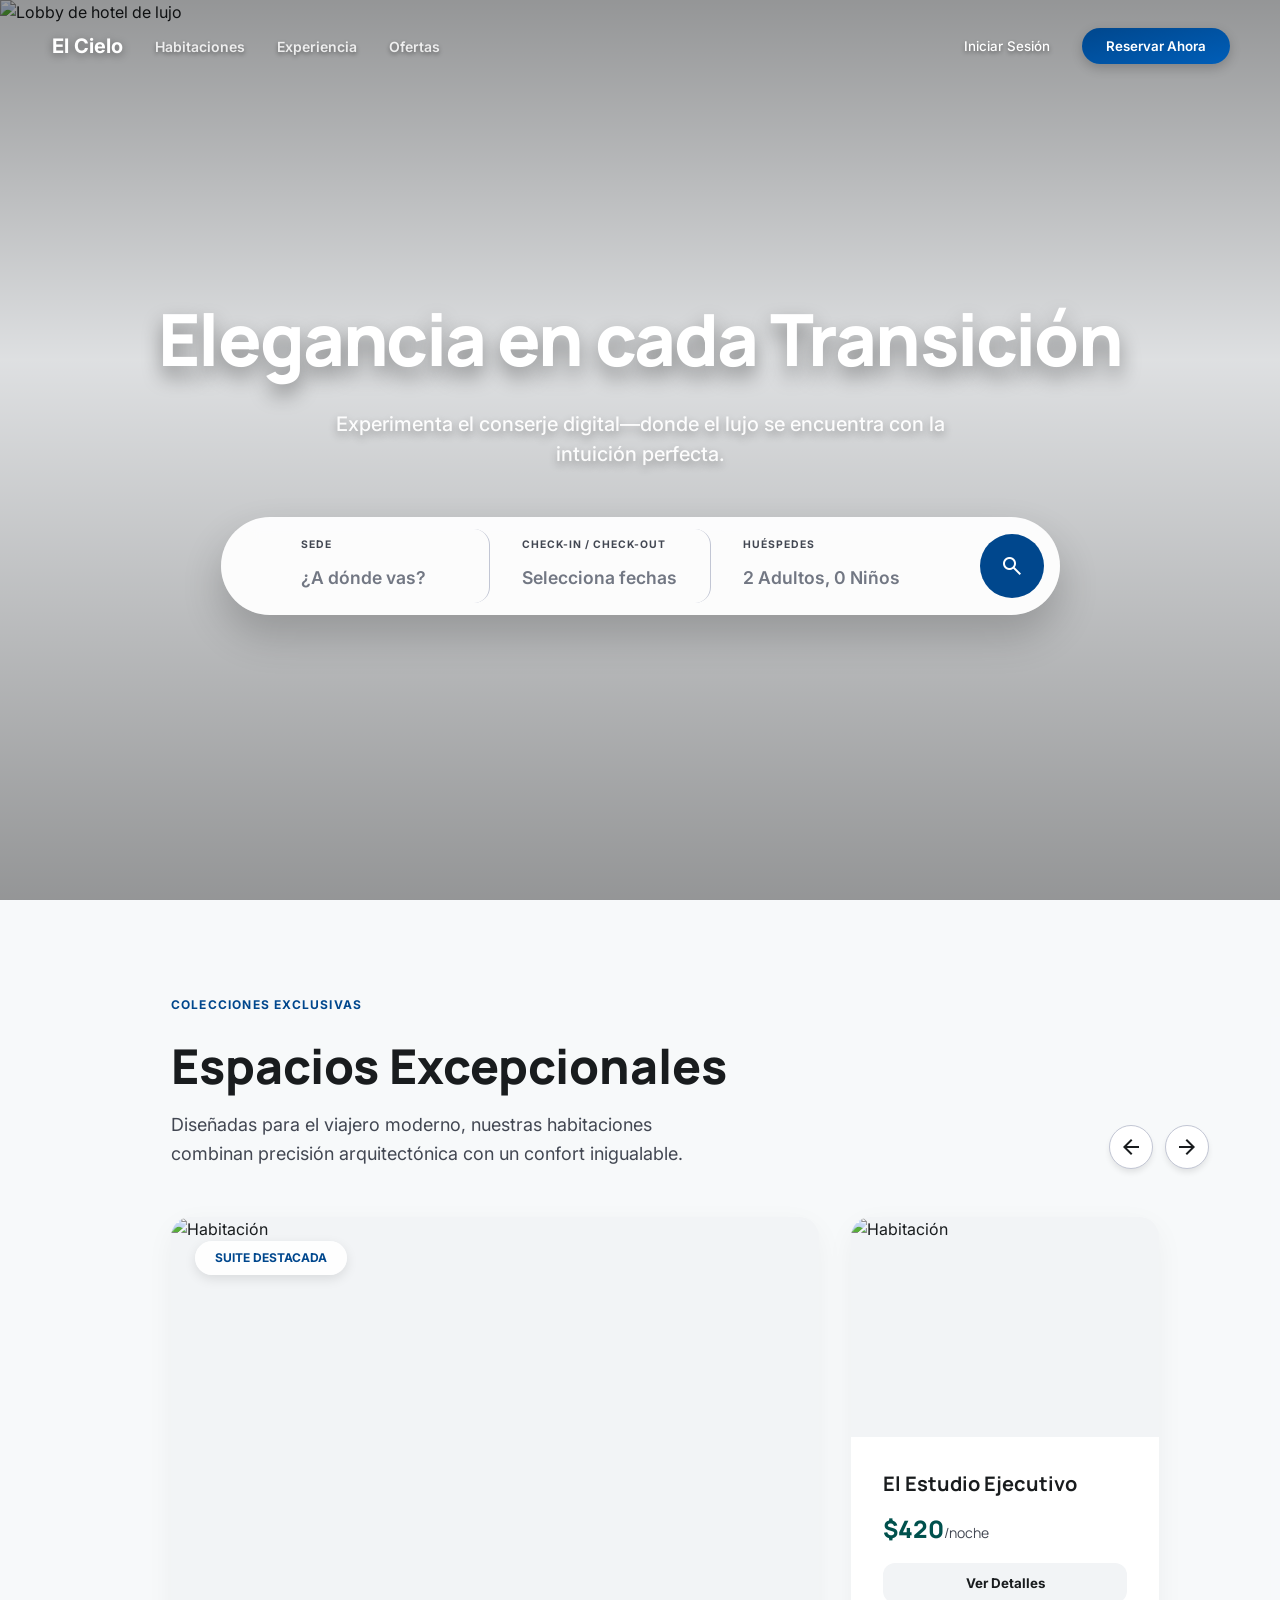
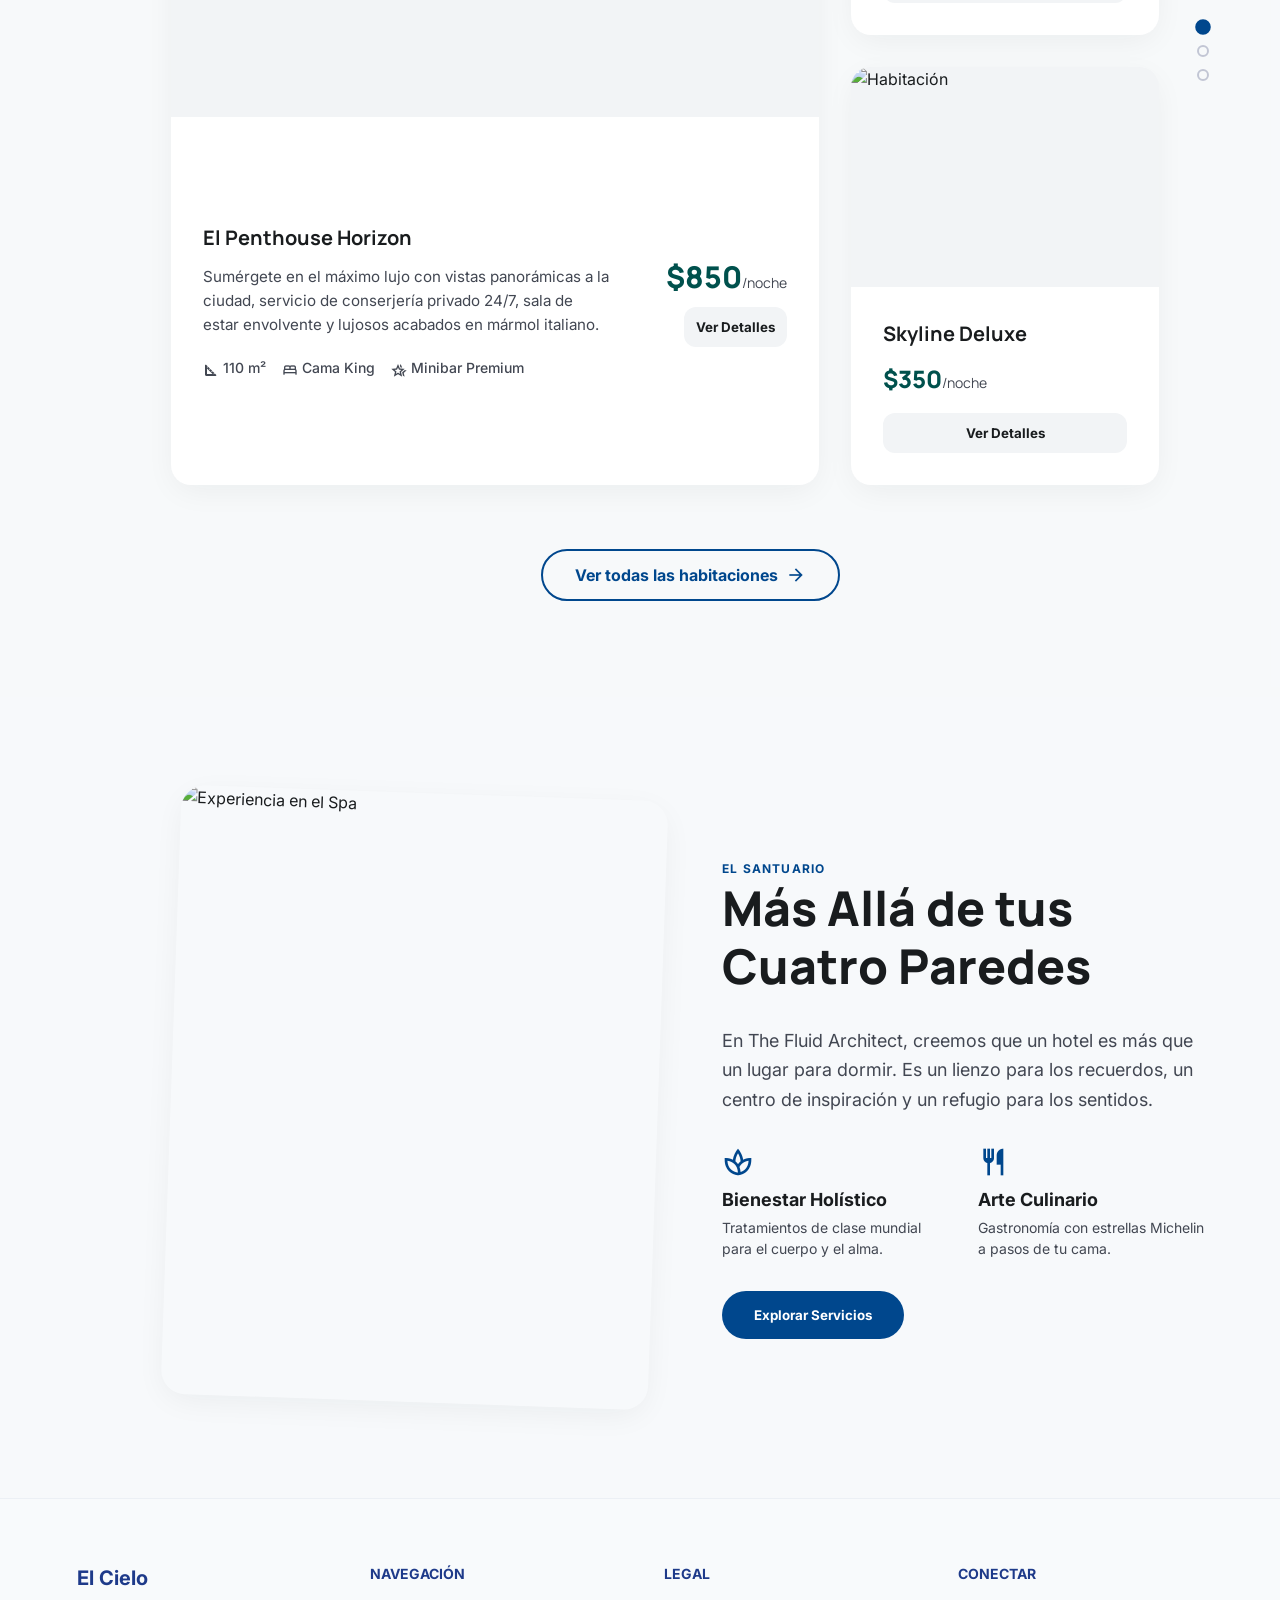
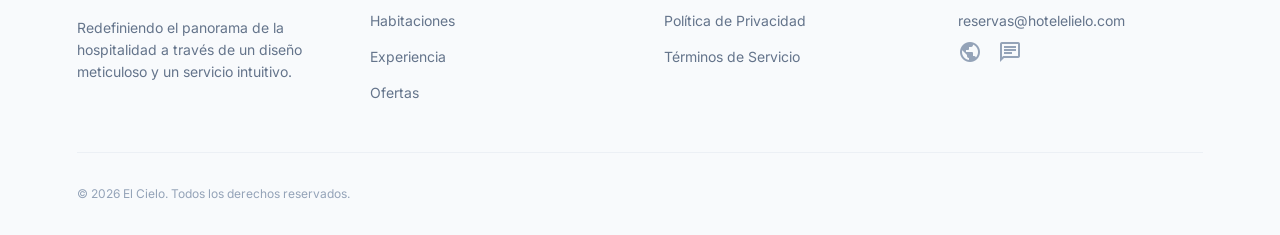
==== commit eb0c26ac: "Left sidebar centrado" ====
--- a/ElCielo.html
+++ b/ElCielo.html
@@ -47,7 +47,7 @@
 
         .container { max-width: 1280px; margin: 0 auto; padding: 0 6%; }
 
-        /* ==================== ANIMATED NAVBAR COREOGRAFÍA PERFECTA ==================== */
+        /* ==================== ANIMATED NAVBAR ==================== */
         .navbar { 
             position: fixed; 
             top: 0; 
@@ -130,6 +130,7 @@
             border-radius: 16px;
             width: 48px;
             height: 48px;
+            padding: 0; /* Candado de estructura */
             box-shadow: 0 4px 12px rgba(0,0,0,0.15);
         }
         .vert-links a:hover, .vert-links a.active { background: var(--primary); border-color: rgba(255, 255, 255, 0.3); color: #ffffff; transform: translateY(-2px); box-shadow: 0 6px 16px rgba(0, 0, 0, 0.4); }
@@ -138,7 +139,7 @@
         .vert-divider { width: 32px; height: 1px; background-color: rgba(255, 255, 255, 0.3); margin: 0.25rem 0; border-radius: 2px; }
         .vert-actions { margin-top: auto; }
         
-        .btn-book-vert { background: rgba(255, 255, 255, 0.95); color: var(--primary); width: 48px; height: 48px; border-radius: 50%; display: flex; align-items: center; justify-content: center; box-shadow: 0 4px 12px rgba(0,0,0,0.3); transition: all 0.3s cubic-bezier(0.16, 1, 0.3, 1); }
+        .btn-book-vert { padding: 0; background: rgba(255, 255, 255, 0.95); color: var(--primary); width: 48px; height: 48px; border-radius: 50%; display: flex; align-items: center; justify-content: center; box-shadow: 0 4px 12px rgba(0,0,0,0.3); transition: all 0.3s cubic-bezier(0.16, 1, 0.3, 1); }
         .btn-book-vert:hover { transform: scale(1.1); background: #ffffff; }
 
         /* ==================== SIDEBAR EXPANSION (PC & TABLET) ==================== */
@@ -149,18 +150,41 @@
             .nav-vertical { align-items: flex-start; padding-left: 0; }
             .vert-brand { margin-left: 16px; transition: all 0.4s ease; }
             
+            /* --- MAGIA DE CENTRADO: Contenedor con margen izquierdo fijo --- */
             .vert-links { align-items: flex-start; padding-left: 16px; }
-            .vert-links a { flex-direction: row; padding-left: 11px; justify-content: flex-start; gap: 1.25rem; border-radius: 24px; overflow: hidden; transition: all 0.4s cubic-bezier(0.16, 1, 0.3, 1); }
+            .vert-links a { 
+                flex-direction: row; 
+                justify-content: flex-start; 
+                border-radius: 24px; 
+                overflow: hidden; 
+                transition: all 0.4s cubic-bezier(0.16, 1, 0.3, 1); 
+            }
             .navbar.scrolled:hover .vert-links a { width: 208px; }
             
-            .vert-text { opacity: 0; white-space: nowrap; transition: all 0.3s ease; transform: translateX(-10px); font-size: 0.95rem; font-weight: 600; pointer-events: none; }
+            /* Caja rígida para el icono: Evita que el texto empuje la alineación */
+            .vert-icon { 
+                width: 48px; 
+                height: 48px; 
+                display: flex; 
+                align-items: center; 
+                justify-content: center; 
+                flex-shrink: 0; 
+            }
+            
+            .vert-text { opacity: 0; white-space: nowrap; transition: all 0.3s ease; transform: translateX(-10px); font-size: 0.95rem; font-weight: 600; pointer-events: none; padding-right: 1.5rem; }
             .navbar.scrolled:hover .vert-text { opacity: 1; transform: translateX(0); pointer-events: auto; transition-delay: 0.1s; } 
             
             .vert-divider { margin-left: 24px; transition: width 0.4s ease; }
             .navbar.scrolled:hover .vert-divider { width: 192px; }
             
             .vert-actions { padding-left: 16px; width: 100%; }
-            .btn-book-vert { justify-content: flex-start; padding-left: 12px; width: 48px; border-radius: 24px; overflow: hidden; transition: all 0.4s cubic-bezier(0.16, 1, 0.3, 1); gap: 1.25rem; }
+            .btn-book-vert { 
+                justify-content: flex-start; 
+                width: 48px; 
+                border-radius: 24px; 
+                overflow: hidden; 
+                transition: all 0.4s cubic-bezier(0.16, 1, 0.3, 1); 
+            }
             .navbar.scrolled:hover .btn-book-vert { width: 208px; }
             .btn-book-vert .vert-text { color: var(--primary); }
             .btn-book-vert:hover .vert-text { color: #ffffff; }
@@ -261,7 +285,7 @@
         .btn-outline:hover { background-color: var(--primary); color: white; transform: translateY(-2px); box-shadow: 0 8px 16px rgba(0,71,141,0.2); }
 
         /* ==================== EXPERIENCE & FOOTER ==================== */
-        .experience-section { padding: 6rem 0; background-color: white; overflow: hidden; }
+        .experience-section { padding: 6rem 0; background-image: url(https://akzqiyajwdfyufdubifw.supabase.co/storage/v1/object/public/Perrito/fondoexp.webp); overflow: hidden; }
         .experience-grid { display: grid; grid-template-columns: 1fr; gap: 4rem; align-items: center; }
         .exp-image-wrap { border-radius: 1.5rem; overflow: hidden; box-shadow: var(--editorial-shadow); transform: rotate(2deg); transition: transform 0.7s cubic-bezier(0.16, 1, 0.3, 1); position: relative; z-index: 10; }
         .exp-image-wrap:hover { transform: rotate(0deg); }
@@ -298,7 +322,6 @@
             .btn-signin { display: none; }
             .btn-book { padding: 0.5rem 1rem; font-size: 0.875rem; }
             
-            /* Navbar inferior móvil con imagen dedicada */
             .navbar.scrolled { 
                 top: auto !important; 
                 bottom: 1.5rem !important; 
@@ -445,7 +468,7 @@
             </div>
             <div class="vert-actions">
                 <a href="#habitaciones" title="Reservar Ahora" class="btn-book-vert">
-                    <span class="material-symbols-outlined">calendar_month</span>
+                    <span class="material-symbols-outlined vert-icon">calendar_month</span>
                     <span class="vert-text">Reservar</span>
                 </a>
             </div>
@@ -709,7 +732,7 @@
             document.querySelectorAll('.js-hotel-year').forEach(el => el.textContent = hotelInfo.anioActual);
             document.querySelectorAll('.js-hotel-email').forEach(el => { el.textContent = hotelInfo.correo; el.href = `mailto:${hotelInfo.correo}`; });
 
-            // Navbar
+            // Navbar Scroll
             window.addEventListener('scroll', () => { document.getElementById('navbar').classList.toggle('scrolled', window.scrollY > 150); });
 
             // --- LÓGICA SEARCH BAR ---
@@ -739,7 +762,7 @@
                 });
             });
 
-            // --- LÓGICA DE FECHAS ---
+            // Fechas
             const dateIn = document.getElementById('date-in'), 
                   dateOut = document.getElementById('date-out'), 
                   valFechas = document.getElementById('val-fechas');
@@ -755,18 +778,13 @@
                 return `${y}-${m}-${d}`;
             };
 
-            const minDateStr = formatDateInput(today);
-            const maxDateStr = formatDateInput(future);
-
-            dateIn.min = minDateStr; dateIn.max = maxDateStr;
-            dateOut.min = minDateStr; dateOut.max = maxDateStr;
+            dateIn.min = formatDateInput(today); dateIn.max = formatDateInput(future);
+            dateOut.min = formatDateInput(today); dateOut.max = formatDateInput(future);
 
             const formatFechas = () => {
                 if(dateIn.value) {
                     dateOut.min = dateIn.value;
-                    if(dateOut.value && dateOut.value < dateIn.value) {
-                        dateOut.value = dateIn.value;
-                    }
+                    if(dateOut.value && dateOut.value < dateIn.value) { dateOut.value = dateIn.value; }
                 }
 
                 if(dateIn.value && dateOut.value) {
@@ -866,7 +884,7 @@
                 sections.forEach(section => {
                     const sectionTop = section.offsetTop;
                     const sectionHeight = section.clientHeight;
-                    // Detecta si la sección ha entrado al menos 1/3 en la pantalla
+                    // Detecta qué sección está actualmente en vista (con un margen de gracia)
                     if (pageYOffset >= (sectionTop - sectionHeight / 3)) {
                         current = section.getAttribute('id');
                     }
@@ -874,7 +892,7 @@
 
                 navLinks.forEach(link => {
                     link.classList.remove('active');
-                    // Si el href del link coincide con la sección actual, se marca como activo
+                    // Si el link apunta a la sección actual, se marca como activo
                     if (link.getAttribute('href').includes(current)) {
                         link.classList.add('active');
                     }
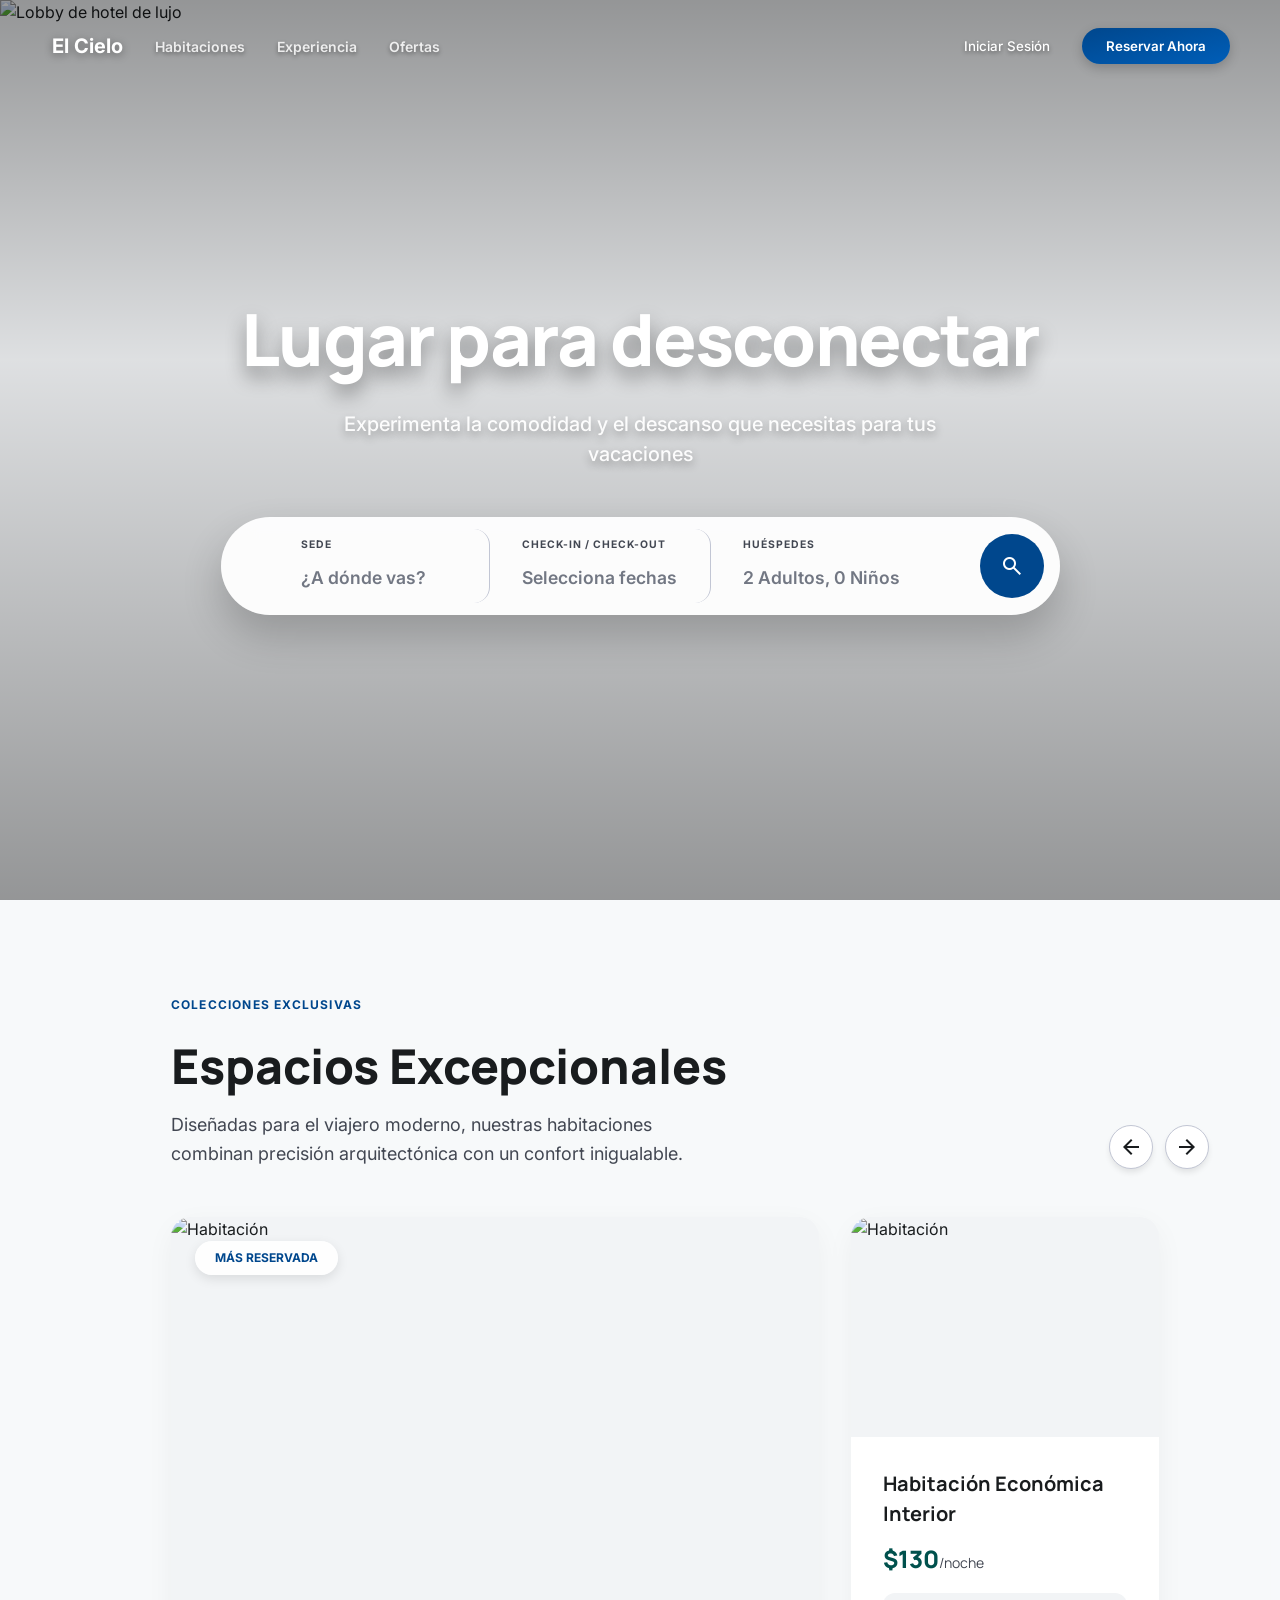
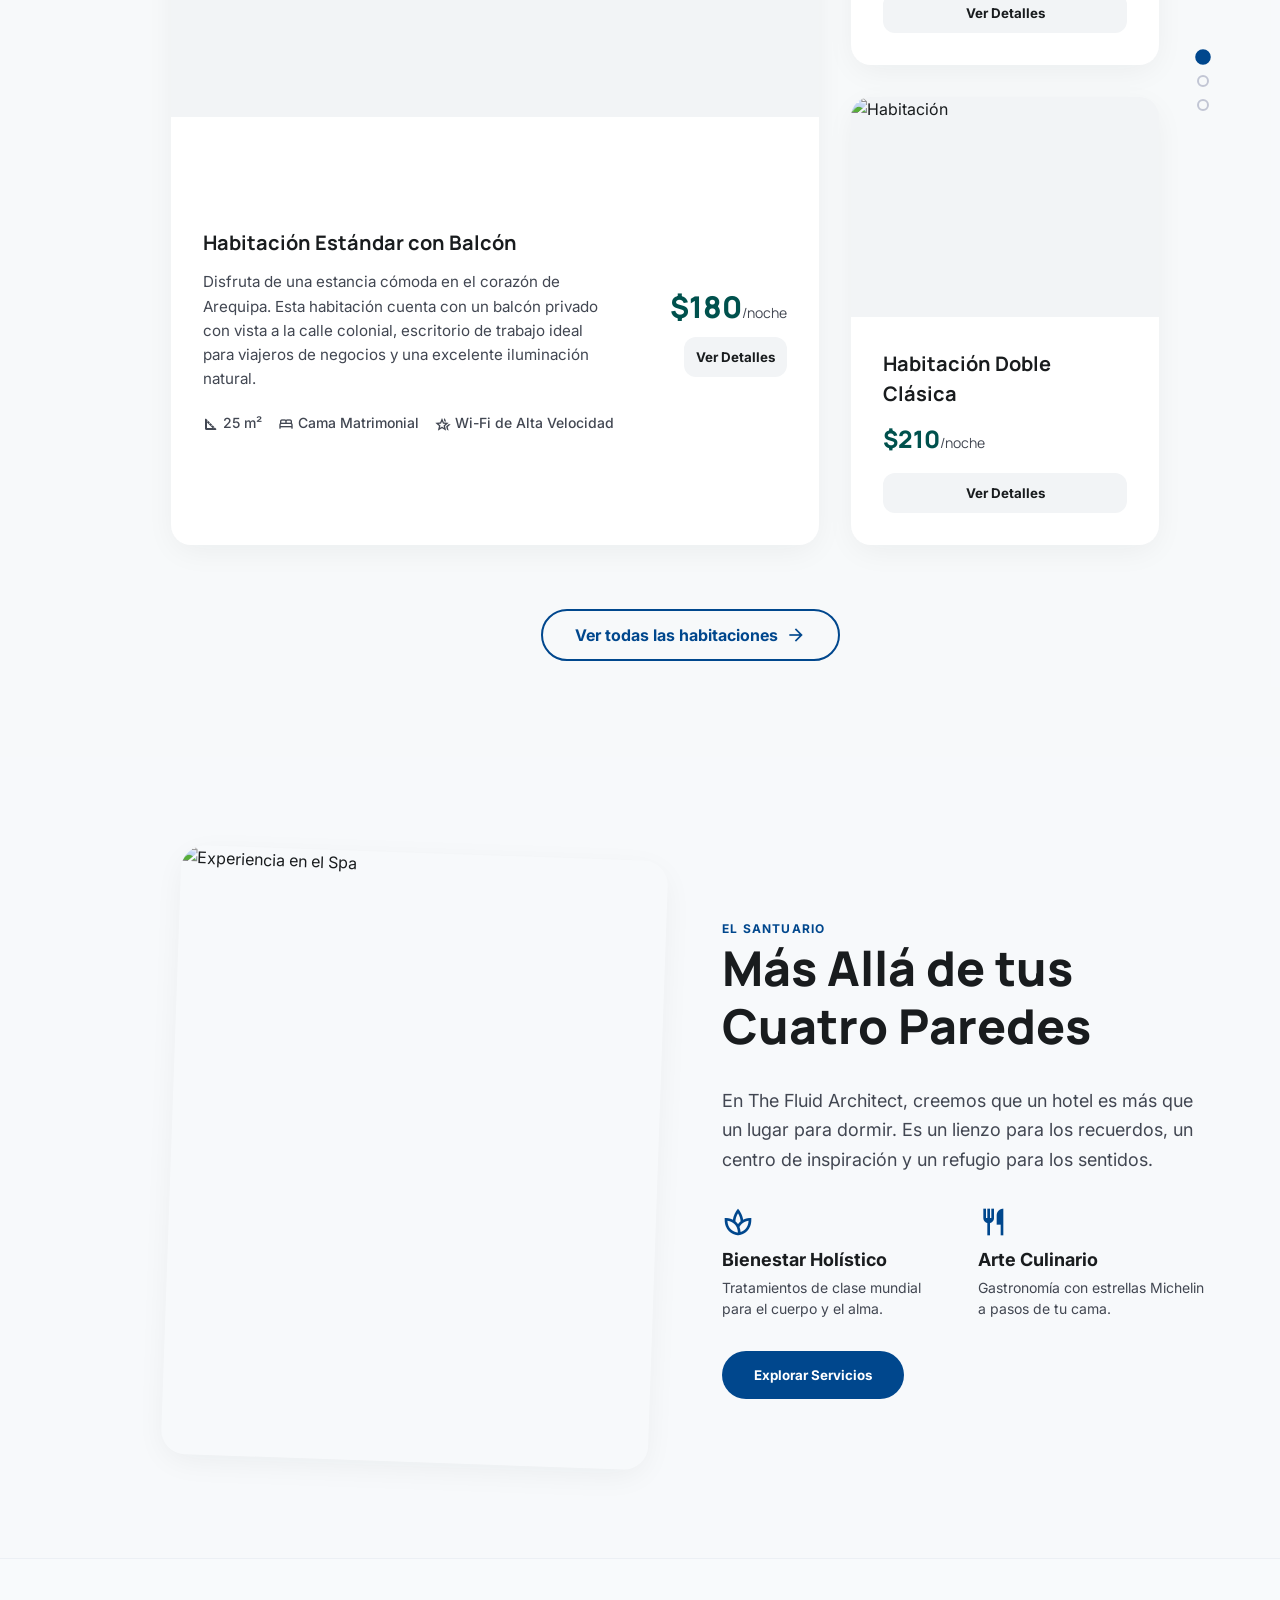
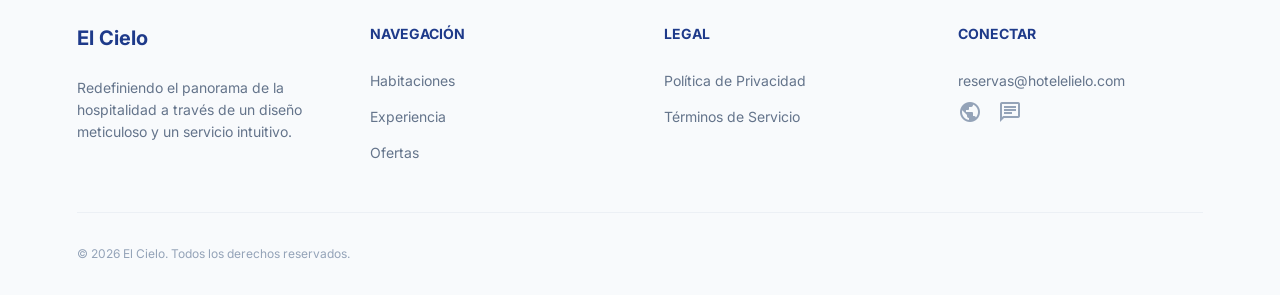
==== commit 87106d56: "Design complete" ====
--- a/ElCielo.html
+++ b/ElCielo.html
@@ -1,905 +1,2254 @@
-<!DOCTYPE html>
+<!doctype html>
 <html lang="es">
-<head>
-    <meta charset="utf-8">
-    <meta name="viewport" content="width=device-width, initial-scale=1.0">
-    <title>The Fluid Architect | Reserva de Hotel de Lujo</title>
-    <link rel="preconnect" href="https://fonts.googleapis.com">
-    <link rel="preconnect" href="https://fonts.gstatic.com" crossorigin>
-    <link href="https://fonts.googleapis.com/css2?family=Inter:wght@400;500;600;700&family=Manrope:wght@600;700;800&display=swap" rel="stylesheet">
-    <link href="https://fonts.googleapis.com/css2?family=Material+Symbols+Outlined:wght,FILL@100..700,0..1&display=swap" rel="stylesheet">
-    
+  <head>
+    <meta charset="utf-8" />
+    <meta name="viewport" content="width=device-width, initial-scale=1.0" />
+    <title>El cielo | Reserva de Hotel</title>
+
+    <!-- Supabase Auth -->
+    <script src="https://cdn.jsdelivr.net/npm/@supabase/supabase-js@2"></script>
+    <script src="assets/js/supabase-config.js"></script>
+
+    <link rel="preconnect" href="https://fonts.googleapis.com" />
+    <link rel="preconnect" href="https://fonts.gstatic.com" crossorigin />
+    <link
+      href="https://fonts.googleapis.com/css2?family=Inter:wght@400;500;600;700&family=Manrope:wght@600;700;800&display=swap"
+      rel="stylesheet"
+    />
+    <link
+      href="https://fonts.googleapis.com/css2?family=Material+Symbols+Outlined:wght,FILL@100..700,0..1&display=swap"
+      rel="stylesheet"
+    />
+
     <style>
-        /* ==================== VARIABLES ==================== */
-        :root {
-            --primary: #00478d;
-            --primary-container: #005eb8;
-            --on-primary: #ffffff;
-            --secondary-container: #8cf3f3;
-            --on-secondary-container: #007070;
-            --tertiary: #00514d;
-            --surface: #f7f9fb;
-            --on-surface: #191c1e;
-            --on-surface-variant: #424752;
-            --surface-container-low: #f2f4f6;
-            --surface-container-lowest: #ffffff;
-            --outline-variant: #c2c6d4;
-            
-            --font-headline: 'Manrope', sans-serif;
-            --font-body: 'Inter', sans-serif;
-            
-            --editorial-shadow: 0 8px 32px -4px rgba(25, 28, 30, 0.06);
-            --shadow-md: 0 4px 6px -1px rgba(0, 0, 0, 0.1);
-        }
-
-        /* ==================== RESET ==================== */
-        * { box-sizing: border-box; margin: 0; padding: 0; }
-        html { scroll-behavior: smooth; }
-        body { font-family: var(--font-body); background-color: var(--surface); color: var(--on-surface); line-height: 1.5; }
-        a { text-decoration: none; color: inherit; }
-        button { cursor: pointer; border: none; background: none; font-family: inherit; }
-        input { font-family: inherit; outline: none; }
-        
-        .material-symbols-outlined {
-            font-variation-settings: 'FILL' 0, 'wght' 400, 'GRAD' 0, 'opsz' 24;
-            vertical-align: middle;
-        }
-
-        .container { max-width: 1280px; margin: 0 auto; padding: 0 6%; }
-
-        /* ==================== ANIMATED NAVBAR ==================== */
-        .navbar { 
-            position: fixed; 
-            top: 0; 
-            left: 0; 
-            width: 100%; 
-            height: 90px; 
-            z-index: 50; 
-            background-color: transparent; 
-            border-radius: 0; 
-            border: 1px solid transparent; 
-            backdrop-filter: blur(0px); 
-            -webkit-backdrop-filter: blur(0px);
-            
-            transition: 
-                top 0.4s cubic-bezier(0.16, 1, 0.3, 1),
-                height 0.4s cubic-bezier(0.16, 1, 0.3, 1),
-                border-radius 0.4s cubic-bezier(0.16, 1, 0.3, 1),
-                width 0.4s cubic-bezier(0.16, 1, 0.3, 1) 0.4s,
-                left 0.4s cubic-bezier(0.16, 1, 0.3, 1) 0.4s,
-                background-color 0.4s ease,
-                backdrop-filter 0.4s ease,
-                box-shadow 0.4s ease;
-        }
-
-        .navbar.scrolled { 
-            top: 24px; 
-            left: 24px; 
-            width: 80px; 
-            height: calc(100vh - 48px); 
-            border-radius: 40px; 
-            background-image: url(https://akzqiyajwdfyufdubifw.supabase.co/storage/v1/object/public/Perrito/POINTSAQP.webp);
-            background-position: center;
-            background-size: cover;
-            backdrop-filter: blur(20px) saturate(120%); 
-            -webkit-backdrop-filter: blur(20px) saturate(120%); 
-            border: 1px solid rgba(255, 255, 255, 0.15); 
-            box-shadow: 0 16px 40px rgba(0, 0, 0, 0.3); 
-            
-            transition: 
-                width 0.4s cubic-bezier(0.16, 1, 0.3, 1),
-                left 0.4s cubic-bezier(0.16, 1, 0.3, 1),
-                top 0.4s cubic-bezier(0.16, 1, 0.3, 1) 0.3s,
-                height 0.4s cubic-bezier(0.16, 1, 0.3, 1) 0.3s,
-                border-radius 0.4s cubic-bezier(0.16, 1, 0.3, 1) 0.3s,
-                background-color 0.4s ease,
-                backdrop-filter 0.4s ease,
-                box-shadow 0.4s ease;
-        }
-
-        .nav-horizontal { position: absolute; top: 0; left: 0; width: 100vw; height: 90px; display: flex; justify-content: space-between; align-items: center; padding: 0 4%; opacity: 1; pointer-events: auto; transform: translateY(0); transition: opacity 0.3s ease 0.4s, transform 0.3s ease 0.4s; }
-        .navbar.scrolled .nav-horizontal { opacity: 0; transform: translateY(-10px); pointer-events: none; transition: opacity 0.2s ease, transform 0.2s ease; }
-
-        .nav-brand { font-size: 1.25rem; font-weight: 700; color: #ffffff; text-shadow: 0 2px 8px rgba(0,0,0,0.4); }
-        .nav-links { display: none; gap: 2rem; align-items: center; }
-        .nav-links a { font-size: 0.875rem; font-weight: 600; color: rgba(255, 255, 255, 0.85); text-shadow: 0 2px 4px rgba(0,0,0,0.4); transition: all 0.3s ease; }
-        .nav-links a:hover, .nav-links a.active { color: #ffffff; border-bottom: 2px solid #ffffff; padding-bottom: 0.25rem; }
-        .nav-actions { display: flex; align-items: center; gap: 1rem; }
-        .btn-signin { color: #ffffff; font-weight: 500; padding: 0.5rem 1rem; text-shadow: 0 2px 4px rgba(0,0,0,0.4); }
-        .btn-book { background: linear-gradient(to bottom right, var(--primary), var(--primary-container)); color: white; padding: 0.625rem 1.5rem; border-radius: 999px; font-weight: 600; box-shadow: 0 4px 12px rgba(0, 0, 0, 0.2); transition: transform 0.3s ease, box-shadow 0.3s ease; }
-        .btn-book:hover { transform: scale(1.02); box-shadow: 0 6px 16px rgba(0, 0, 0, 0.3); }
-
-        .nav-vertical { position: absolute; top: 0; left: 0; width: 100%; height: 100%; display: flex; flex-direction: column; align-items: center; padding: 2.5rem 0; gap: 2.5rem; opacity: 0; pointer-events: none; transform: scale(0.9); transition: opacity 0.2s ease, transform 0.2s ease; }
-        .navbar.scrolled .nav-vertical { opacity: 1; pointer-events: auto; transform: scale(1); transition: opacity 0.4s ease 0.6s, transform 0.4s cubic-bezier(0.16, 1, 0.3, 1) 0.6s; }
-        
-        .vert-brand { width: 48px; height: 48px; background: rgba(255, 255, 255, 0.1); color: #ffffff; border: 1px solid rgba(255, 255, 255, 0.3); border-radius: 50%; display: flex; align-items: center; justify-content: center; font-weight: 800; font-size: 1rem; margin-bottom: 0.5rem; box-shadow: 0 4px 12px rgba(0,0,0,0.2); }
-        .vert-links { display: flex; flex-direction: column; align-items: center; gap: 1.25rem; flex: 1; width: 100%; }
-        
-        .vert-links a { 
-            color: rgba(255, 255, 255, 0.9); 
-            display: flex; 
-            flex-direction: column; 
-            align-items: center; 
-            justify-content: center;
-            transition: all 0.3s ease; 
-            position: relative; 
-            background: rgba(0, 0, 0, 0.4); 
-            backdrop-filter: blur(8px);
-            -webkit-backdrop-filter: blur(8px);
-            border: 1px solid rgba(255, 255, 255, 0.15);
-            border-radius: 16px;
-            width: 48px;
-            height: 48px;
-            padding: 0; /* Candado de estructura */
-            box-shadow: 0 4px 12px rgba(0,0,0,0.15);
-        }
-        .vert-links a:hover, .vert-links a.active { background: var(--primary); border-color: rgba(255, 255, 255, 0.3); color: #ffffff; transform: translateY(-2px); box-shadow: 0 6px 16px rgba(0, 0, 0, 0.4); }
-        
-        .vert-icon { font-size: 1.5rem; }
-        .vert-divider { width: 32px; height: 1px; background-color: rgba(255, 255, 255, 0.3); margin: 0.25rem 0; border-radius: 2px; }
-        .vert-actions { margin-top: auto; }
-        
-        .btn-book-vert { padding: 0; background: rgba(255, 255, 255, 0.95); color: var(--primary); width: 48px; height: 48px; border-radius: 50%; display: flex; align-items: center; justify-content: center; box-shadow: 0 4px 12px rgba(0,0,0,0.3); transition: all 0.3s cubic-bezier(0.16, 1, 0.3, 1); }
-        .btn-book-vert:hover { transform: scale(1.1); background: #ffffff; }
-
-        /* ==================== SIDEBAR EXPANSION (PC & TABLET) ==================== */
-        @media (min-width: 768px) {
-            .navbar.scrolled { overflow: hidden; }
-            .navbar.scrolled:hover { width: 240px; border-radius: 24px; transition: width 0.4s cubic-bezier(0.16, 1, 0.3, 1), border-radius 0.4s; }
-            
-            .nav-vertical { align-items: flex-start; padding-left: 0; }
-            .vert-brand { margin-left: 16px; transition: all 0.4s ease; }
-            
-            /* --- MAGIA DE CENTRADO: Contenedor con margen izquierdo fijo --- */
-            .vert-links { align-items: flex-start; padding-left: 16px; }
-            .vert-links a { 
-                flex-direction: row; 
-                justify-content: flex-start; 
-                border-radius: 24px; 
-                overflow: hidden; 
-                transition: all 0.4s cubic-bezier(0.16, 1, 0.3, 1); 
+      /* ==================== VARIABLES ==================== */
+      :root {
+        --primary: #00478d;
+        --primary-container: #005eb8;
+        --on-primary: #ffffff;
+        --secondary-container: #8cf3f3;
+        --on-secondary-container: #007070;
+        --tertiary: #00514d;
+        --surface: #f7f9fb;
+        --on-surface: #191c1e;
+        --on-surface-variant: #424752;
+        --surface-container-low: #f2f4f6;
+        --surface-container-lowest: #ffffff;
+        --outline-variant: #c2c6d4;
+
+        --font-headline: "Manrope", sans-serif;
+        --font-body: "Inter", sans-serif;
+
+        --editorial-shadow: 0 8px 32px -4px rgba(25, 28, 30, 0.06);
+        --shadow-md: 0 4px 6px -1px rgba(0, 0, 0, 0.1);
+      }
+
+      /* ==================== RESET ==================== */
+      * {
+        box-sizing: border-box;
+        margin: 0;
+        padding: 0;
+      }
+      html {
+        scroll-behavior: smooth;
+      }
+      body {
+        font-family: var(--font-body);
+        background-color: var(--surface);
+        color: var(--on-surface);
+        line-height: 1.5;
+      }
+      a {
+        text-decoration: none;
+        color: inherit;
+      }
+      button {
+        cursor: pointer;
+        border: none;
+        background: none;
+        font-family: inherit;
+      }
+      input {
+        font-family: inherit;
+        outline: none;
+      }
+
+      .material-symbols-outlined {
+        font-variation-settings:
+          "FILL" 0,
+          "wght" 400,
+          "GRAD" 0,
+          "opsz" 24;
+        vertical-align: middle;
+      }
+
+      .container {
+        max-width: 1280px;
+        margin: 0 auto;
+        padding: 0 6%;
+      }
+
+      /* ==================== ANIMATED NAVBAR ==================== */
+      .navbar {
+        position: fixed;
+        top: 0;
+        left: 0;
+        width: 100%;
+        height: 90px;
+        z-index: 50;
+        background-color: transparent;
+        border-radius: 0;
+        border: 1px solid transparent;
+        backdrop-filter: blur(0px);
+        -webkit-backdrop-filter: blur(0px);
+
+        transition:
+          top 0.4s cubic-bezier(0.16, 1, 0.3, 1),
+          height 0.4s cubic-bezier(0.16, 1, 0.3, 1),
+          border-radius 0.4s cubic-bezier(0.16, 1, 0.3, 1),
+          width 0.4s cubic-bezier(0.16, 1, 0.3, 1) 0.4s,
+          left 0.4s cubic-bezier(0.16, 1, 0.3, 1) 0.4s,
+          background-color 0.4s ease,
+          backdrop-filter 0.4s ease,
+          box-shadow 0.4s ease;
+      }
+
+      .navbar.scrolled {
+        top: 24px;
+        left: 24px;
+        width: 80px;
+        height: calc(100vh - 48px);
+        border-radius: 40px;
+        background-image: url(https://akzqiyajwdfyufdubifw.supabase.co/storage/v1/object/public/Perrito/POINTSAQP.webp);
+        background-position: center;
+        background-size: cover;
+        backdrop-filter: blur(20px) saturate(120%);
+        -webkit-backdrop-filter: blur(20px) saturate(120%);
+        border: 1px solid rgba(255, 255, 255, 0.15);
+        box-shadow: 0 16px 40px rgba(0, 0, 0, 0.3);
+
+        transition:
+          width 0.4s cubic-bezier(0.16, 1, 0.3, 1),
+          left 0.4s cubic-bezier(0.16, 1, 0.3, 1),
+          top 0.4s cubic-bezier(0.16, 1, 0.3, 1) 0.3s,
+          height 0.4s cubic-bezier(0.16, 1, 0.3, 1) 0.3s,
+          border-radius 0.4s cubic-bezier(0.16, 1, 0.3, 1) 0.3s,
+          background-color 0.4s ease,
+          backdrop-filter 0.4s ease,
+          box-shadow 0.4s ease;
+      }
+
+      .nav-horizontal {
+        position: absolute;
+        top: 0;
+        left: 0;
+        width: 100vw;
+        height: 90px;
+        display: flex;
+        justify-content: space-between;
+        align-items: center;
+        padding: 0 4%;
+        opacity: 1;
+        pointer-events: auto;
+        transform: translateY(0);
+        transition:
+          opacity 0.3s ease 0.4s,
+          transform 0.3s ease 0.4s;
+      }
+      .navbar.scrolled .nav-horizontal {
+        opacity: 0;
+        transform: translateY(-10px);
+        pointer-events: none;
+        transition:
+          opacity 0.2s ease,
+          transform 0.2s ease;
+      }
+
+      .nav-brand {
+        font-size: 1.25rem;
+        font-weight: 700;
+        color: #ffffff;
+        text-shadow: 0 2px 8px rgba(0, 0, 0, 0.4);
+      }
+      .nav-links {
+        display: none;
+        gap: 2rem;
+        align-items: center;
+      }
+      .nav-links a {
+        font-size: 0.875rem;
+        font-weight: 600;
+        color: rgba(255, 255, 255, 0.85);
+        text-shadow: 0 2px 4px rgba(0, 0, 0, 0.4);
+        transition: all 0.3s ease;
+      }
+      .nav-links a:hover,
+      .nav-links a.active {
+        color: #ffffff;
+        border-bottom: 2px solid #ffffff;
+        padding-bottom: 0.25rem;
+      }
+      .nav-actions {
+        display: flex;
+        align-items: center;
+        gap: 1rem;
+      }
+      .btn-signin {
+        color: #ffffff;
+        font-weight: 500;
+        padding: 0.5rem 1rem;
+        text-shadow: 0 2px 4px rgba(0, 0, 0, 0.4);
+      }
+      .btn-book {
+        background: linear-gradient(
+          to bottom right,
+          var(--primary),
+          var(--primary-container)
+        );
+        color: white;
+        padding: 0.625rem 1.5rem;
+        border-radius: 999px;
+        font-weight: 600;
+        box-shadow: 0 4px 12px rgba(0, 0, 0, 0.2);
+        transition:
+          transform 0.3s ease,
+          box-shadow 0.3s ease;
+      }
+      .btn-book:hover {
+        transform: scale(1.02);
+        box-shadow: 0 6px 16px rgba(0, 0, 0, 0.3);
+      }
+
+      .nav-vertical {
+        position: absolute;
+        top: 0;
+        left: 0;
+        width: 100%;
+        height: 100%;
+        display: flex;
+        flex-direction: column;
+        align-items: center;
+        padding: 2.5rem 0;
+        gap: 2.5rem;
+        opacity: 0;
+        pointer-events: none;
+        transform: scale(0.9);
+        transition:
+          opacity 0.2s ease,
+          transform 0.2s ease;
+      }
+      .navbar.scrolled .nav-vertical {
+        opacity: 1;
+        pointer-events: auto;
+        transform: scale(1);
+        transition:
+          opacity 0.4s ease 0.6s,
+          transform 0.4s cubic-bezier(0.16, 1, 0.3, 1) 0.6s;
+      }
+
+      .vert-brand {
+        width: 48px;
+        height: 48px;
+        background: rgba(255, 255, 255, 0.1);
+        color: #ffffff;
+        border: 1px solid rgba(255, 255, 255, 0.3);
+        border-radius: 50%;
+        display: flex;
+        align-items: center;
+        justify-content: center;
+        font-weight: 800;
+        font-size: 1rem;
+        margin-bottom: 0.5rem;
+        box-shadow: 0 4px 12px rgba(0, 0, 0, 0.2);
+      }
+      .vert-links {
+        display: flex;
+        flex-direction: column;
+        align-items: center;
+        gap: 1.25rem;
+        flex: 1;
+        width: 100%;
+      }
+
+      .vert-links a {
+        color: rgba(255, 255, 255, 0.9);
+        display: flex;
+        flex-direction: column;
+        align-items: center;
+        justify-content: center;
+        transition: all 0.3s ease;
+        position: relative;
+        background: rgba(0, 0, 0, 0.4);
+        backdrop-filter: blur(8px);
+        -webkit-backdrop-filter: blur(8px);
+        border: 1px solid rgba(255, 255, 255, 0.15);
+        border-radius: 16px;
+        width: 48px;
+        height: 48px;
+        padding: 0; /* Candado de estructura */
+        box-shadow: 0 4px 12px rgba(0, 0, 0, 0.15);
+      }
+      .vert-links a:hover,
+      .vert-links a.active {
+        background: var(--primary);
+        border-color: rgba(255, 255, 255, 0.3);
+        color: #ffffff;
+        transform: translateY(-2px);
+        box-shadow: 0 6px 16px rgba(0, 0, 0, 0.4);
+      }
+
+      .vert-icon {
+        font-size: 1.5rem;
+      }
+      .vert-divider {
+        width: 32px;
+        height: 1px;
+        background-color: rgba(255, 255, 255, 0.3);
+        margin: 0.25rem 0;
+        border-radius: 2px;
+      }
+      .vert-actions {
+        margin-top: auto;
+      }
+
+      .btn-book-vert {
+        padding: 0;
+        background: rgba(255, 255, 255, 0.95);
+        color: var(--primary);
+        width: 48px;
+        height: 48px;
+        border-radius: 50%;
+        display: flex;
+        align-items: center;
+        justify-content: center;
+        box-shadow: 0 4px 12px rgba(0, 0, 0, 0.3);
+        transition: all 0.3s cubic-bezier(0.16, 1, 0.3, 1);
+      }
+      .btn-book-vert:hover {
+        transform: scale(1.1);
+        background: #ffffff;
+      }
+
+      /* ==================== SIDEBAR EXPANSION (PC & TABLET) ==================== */
+      @media (min-width: 768px) {
+        .navbar.scrolled {
+          overflow: hidden;
+        }
+        .navbar.scrolled:hover {
+          width: 240px;
+          border-radius: 24px;
+          transition:
+            width 0.4s cubic-bezier(0.16, 1, 0.3, 1),
+            border-radius 0.4s;
+        }
+
+        .nav-vertical {
+          align-items: flex-start;
+          padding-left: 0;
+        }
+        .vert-brand {
+          margin-left: 16px;
+          transition: all 0.4s ease;
+        }
+
+        /* --- MAGIA DE CENTRADO: Contenedor con margen izquierdo fijo --- */
+        .vert-links {
+          align-items: flex-start;
+          padding-left: 16px;
+        }
+        .vert-links a {
+          flex-direction: row;
+          justify-content: flex-start;
+          border-radius: 24px;
+          overflow: hidden;
+          transition: all 0.4s cubic-bezier(0.16, 1, 0.3, 1);
+        }
+        .navbar.scrolled:hover .vert-links a {
+          width: 208px;
+        }
+
+        /* Caja rígida para el icono: Evita que el texto empuje la alineación */
+        .vert-icon {
+          width: 48px;
+          height: 48px;
+          display: flex;
+          align-items: center;
+          justify-content: center;
+          flex-shrink: 0;
+        }
+
+        .vert-text {
+          opacity: 0;
+          white-space: nowrap;
+          transition: all 0.3s ease;
+          transform: translateX(-10px);
+          font-size: 0.95rem;
+          font-weight: 600;
+          pointer-events: none;
+          padding-right: 1.5rem;
+        }
+        .navbar.scrolled:hover .vert-text {
+          opacity: 1;
+          transform: translateX(0);
+          pointer-events: auto;
+          transition-delay: 0.1s;
+        }
+
+        .vert-divider {
+          margin-left: 24px;
+          transition: width 0.4s ease;
+        }
+        .navbar.scrolled:hover .vert-divider {
+          width: 192px;
+        }
+
+        .vert-actions {
+          padding-left: 16px;
+          width: 100%;
+        }
+        .btn-book-vert {
+          justify-content: flex-start;
+          width: 48px;
+          border-radius: 24px;
+          overflow: hidden;
+          transition: all 0.4s cubic-bezier(0.16, 1, 0.3, 1);
+        }
+        .navbar.scrolled:hover .btn-book-vert {
+          width: 208px;
+        }
+        .btn-book-vert .vert-text {
+          color: var(--primary);
+        }
+        .btn-book-vert:hover .vert-text {
+          color: #ffffff;
+        }
+      }
+
+      /* ==================== HERO ==================== */
+      .hero {
+        position: relative;
+        min-height: 100vh;
+        display: flex;
+        align-items: center;
+        justify-content: center;
+        padding: 0 1.5rem;
+        overflow: hidden;
+      }
+      .hero-bg {
+        position: absolute;
+        inset: 0;
+        z-index: 0;
+      }
+      .hero-bg img {
+        width: 100%;
+        height: 100%;
+        object-fit: cover;
+      }
+      .hero-overlay {
+        position: absolute;
+        inset: 0;
+        background: linear-gradient(
+          to bottom,
+          rgba(0, 0, 0, 0.4) 0%,
+          rgba(0, 0, 0, 0.1) 40%,
+          rgba(0, 0, 0, 0.4) 100%
+        );
+      }
+      .hero-content {
+        position: relative;
+        z-index: 10;
+        width: 100%;
+        max-width: 64rem;
+        text-align: center;
+        display: flex;
+        flex-direction: column;
+        gap: 3rem;
+      }
+      .hero-title {
+        font-family: var(--font-headline);
+        font-size: 3rem;
+        font-weight: 800;
+        letter-spacing: -0.025em;
+        color: white;
+        text-shadow: 0 10px 20px rgba(0, 0, 0, 0.4);
+        margin-bottom: 1rem;
+      }
+      .text-accent {
+        color: var(--secondary-fixed);
+      }
+      .hero-subtitle {
+        font-size: 1.25rem;
+        color: rgba(255, 255, 255, 0.95);
+        font-weight: 500;
+        max-width: 42rem;
+        margin: 0 auto;
+        text-shadow: 0 4px 8px rgba(0, 0, 0, 0.3);
+      }
+
+      /* ==================== SEARCH BAR ==================== */
+      .search-bar {
+        background-color: rgba(255, 255, 255, 0.95);
+        backdrop-filter: blur(16px);
+        padding: 1.25rem;
+        border-radius: 1.5rem;
+        box-shadow: 0 20px 40px rgba(0, 0, 0, 0.2);
+        display: flex;
+        flex-direction: column;
+        align-items: center;
+        gap: 1rem;
+        max-width: 60rem;
+        margin: 0 auto;
+      }
+      .search-inputs {
+        display: grid;
+        grid-template-columns: 1fr;
+        gap: 1rem;
+        width: 100%;
+        padding: 0;
+        flex: 1;
+      }
+
+      .search-field {
+        display: flex;
+        flex-direction: column;
+        align-items: flex-start;
+        padding: 0.75rem 1rem;
+        position: relative;
+        cursor: pointer;
+        border-radius: 1rem;
+        transition: background 0.3s ease;
+      }
+      .search-field:hover {
+        background-color: rgba(0, 0, 0, 0.02);
+      }
+
+      .search-label {
+        font-size: 0.65rem;
+        text-transform: uppercase;
+        letter-spacing: 0.1em;
+        color: var(--on-surface-variant);
+        font-weight: 700;
+        margin-bottom: 0.5rem;
+      }
+      .search-value {
+        color: #727783;
+        font-weight: 600;
+        font-size: 1.1rem;
+        padding: 0.25rem 0;
+        width: 100%;
+        text-align: left;
+        white-space: nowrap;
+        overflow: hidden;
+        text-overflow: ellipsis;
+      }
+      .search-value.selected {
+        color: var(--on-surface);
+      }
+
+      .btn-search {
+        background-color: var(--primary);
+        color: white;
+        height: 3.5rem;
+        width: 100%;
+        border-radius: 999px;
+        display: flex;
+        align-items: center;
+        justify-content: center;
+        transition: all 0.3s ease;
+        font-weight: 700;
+        font-size: 1.1rem;
+      }
+      .btn-search:hover {
+        transform: scale(1.05);
+        box-shadow: 0 8px 16px rgba(0, 71, 141, 0.3);
+      }
+
+      /* --- POPOVERS --- */
+      .search-popover {
+        position: absolute;
+        top: calc(100% + 15px);
+        left: 0;
+        width: max-content;
+        min-width: 100%;
+        background: rgba(255, 255, 255, 0.98);
+        backdrop-filter: blur(24px);
+        -webkit-backdrop-filter: blur(24px);
+        border: 1px solid rgba(0, 0, 0, 0.05);
+        border-radius: 1.25rem;
+        box-shadow: 0 15px 35px rgba(0, 0, 0, 0.15);
+        padding: 1.25rem;
+        opacity: 0;
+        pointer-events: none;
+        transform: translateY(-10px);
+        transition: all 0.3s cubic-bezier(0.16, 1, 0.3, 1);
+        z-index: 100;
+      }
+      .search-popover.active {
+        opacity: 1;
+        pointer-events: auto;
+        transform: translateY(0);
+      }
+      .search-popover::before {
+        content: "";
+        position: absolute;
+        top: -6px;
+        left: 2rem;
+        width: 12px;
+        height: 12px;
+        background: rgba(255, 255, 255, 0.98);
+        transform: rotate(45deg);
+        border-left: 1px solid rgba(0, 0, 0, 0.05);
+        border-top: 1px solid rgba(0, 0, 0, 0.05);
+      }
+
+      .popover-option {
+        padding: 0.875rem 1.25rem;
+        border-radius: 0.75rem;
+        transition: background 0.2s;
+        font-weight: 600;
+        color: var(--on-surface);
+        display: flex;
+        align-items: center;
+        gap: 0.75rem;
+      }
+      .popover-option:hover {
+        background: var(--surface-container-low);
+        color: var(--primary);
+      }
+      .popover-option .material-symbols-outlined {
+        color: var(--outline-variant);
+        font-size: 1.25rem;
+      }
+      .popover-option:hover .material-symbols-outlined {
+        color: var(--primary);
+      }
+
+      .date-inputs {
+        display: flex;
+        gap: 1rem;
+      }
+      .date-inputs div {
+        flex: 1;
+        display: flex;
+        flex-direction: column;
+        gap: 0.5rem;
+      }
+      .date-inputs label {
+        font-size: 0.75rem;
+        font-weight: 700;
+        color: var(--on-surface-variant);
+        text-transform: uppercase;
+      }
+      .date-inputs input[type="date"] {
+        border: 1px solid var(--outline-variant);
+        border-radius: 0.5rem;
+        padding: 0.75rem;
+        font-family: inherit;
+        font-weight: 600;
+        color: var(--on-surface);
+        outline: none;
+        transition: border-color 0.3s ease;
+        cursor: pointer;
+      }
+      .date-inputs input[type="date"]:focus {
+        border-color: var(--primary);
+      }
+
+      .guest-row {
+        display: flex;
+        justify-content: space-between;
+        align-items: center;
+        margin-bottom: 1.25rem;
+        font-weight: 600;
+        color: var(--on-surface);
+        gap: 2rem;
+      }
+      .guest-row:last-child {
+        margin-bottom: 0;
+      }
+      .guest-controls {
+        display: flex;
+        align-items: center;
+        gap: 0.5rem;
+        flex-shrink: 0;
+      }
+      .btn-guest {
+        width: 36px;
+        height: 36px;
+        border-radius: 50%;
+        border: 1px solid var(--outline-variant);
+        display: flex;
+        align-items: center;
+        justify-content: center;
+        font-size: 1.25rem;
+        transition: all 0.2s;
+        color: var(--on-surface-variant);
+      }
+      .btn-guest:hover {
+        border-color: var(--primary);
+        color: var(--primary);
+        background: var(--surface-container-low);
+      }
+      .guest-count {
+        min-width: 20px;
+        text-align: center;
+      }
+
+      /* ==================== ROOMS SECTION ==================== */
+      .rooms-section {
+        position: relative;
+        padding: 6rem 0;
+        background-image: url("https://akzqiyajwdfyufdubifw.supabase.co/storage/v1/object/public/Perrito/fondosillar.webp");
+        background-size: cover;
+        background-position: center;
+        background-attachment: fixed;
+      }
+      .rooms-section::before {
+        content: "";
+        position: absolute;
+        inset: 0;
+        background: rgba(247, 249, 251, 0.85);
+        z-index: 0;
+      }
+      .rooms-wrapper {
+        position: relative;
+        z-index: 10;
+        display: flex;
+        flex-direction: column;
+        gap: 3rem;
+      }
+
+      .section-header {
+        display: flex;
+        flex-direction: column;
+        gap: 1.5rem;
+      }
+      .section-title-wrap {
+        display: flex;
+        flex-direction: column;
+        gap: 1rem;
+        width: 100%;
+      }
+      .section-kicker {
+        color: var(--primary);
+        font-weight: 700;
+        letter-spacing: 0.1em;
+        font-size: 0.75rem;
+        text-transform: uppercase;
+      }
+      .section-title {
+        font-family: var(--font-headline);
+        font-size: 2.25rem;
+        font-weight: 800;
+        color: var(--on-surface);
+        margin-bottom: 0.5rem;
+      }
+      .section-desc {
+        color: var(--on-surface-variant);
+        font-size: 1.125rem;
+        line-height: 1.625;
+        max-width: 32rem;
+      }
+
+      .carousel-controls {
+        display: flex;
+        gap: 0.75rem;
+        align-items: center;
+      }
+      .carousel-btn {
+        width: 44px;
+        height: 44px;
+        border-radius: 50%;
+        background-color: var(--surface-container-lowest);
+        border: 1px solid var(--outline-variant);
+        display: flex;
+        align-items: center;
+        justify-content: center;
+        color: var(--on-surface);
+        transition: all 0.3s ease;
+        box-shadow: var(--shadow-md);
+      }
+      .carousel-btn:hover {
+        background-color: var(--primary);
+        color: white;
+        border-color: var(--primary);
+        transform: translateY(-2px);
+      }
+
+      .rooms-carousel-wrapper {
+        position: relative;
+      }
+      .rooms-grid {
+        display: grid;
+        grid-template-columns: 1fr;
+        gap: 2rem;
+      }
+
+      .carousel-dots {
+        display: flex;
+        gap: 12px;
+        align-items: center;
+      }
+      .dot {
+        width: 12px;
+        height: 12px;
+        border-radius: 50%;
+        background-color: transparent;
+        border: 2px solid var(--outline-variant);
+        padding: 0;
+        cursor: pointer;
+        transition: all 0.3s ease;
+      }
+      .dot:hover {
+        border-color: var(--primary);
+      }
+      .dot.active {
+        background-color: var(--primary);
+        border-color: var(--primary);
+        transform: scale(1.3);
+      }
+
+      .room-card {
+        background-color: var(--surface-container-low);
+        border-radius: 1.25rem;
+        overflow: hidden;
+        box-shadow: var(--editorial-shadow);
+        display: flex;
+        flex-direction: column;
+        height: 100%;
+        transition:
+          opacity 0.6s ease,
+          transform 0.3s ease,
+          box-shadow 0.3s ease;
+        opacity: 1;
+      }
+      .fade-out {
+        opacity: 0 !important;
+        pointer-events: none;
+      }
+      .room-card:not(.fade-out):hover {
+        transform: translateY(-4px);
+        box-shadow: 0 12px 24px rgba(0, 0, 0, 0.1);
+      }
+
+      .room-image-wrap {
+        position: relative;
+        width: 100%;
+        height: 220px;
+        flex-shrink: 0;
+        overflow: hidden;
+      }
+      .large-room .room-image-wrap {
+        height: 300px;
+      }
+      .room-image {
+        width: 100%;
+        height: 100%;
+        object-fit: cover;
+        object-position: center;
+        display: block;
+      }
+      .badge-featured {
+        position: absolute;
+        top: 1.5rem;
+        left: 1.5rem;
+        background: rgba(255, 255, 255, 0.9);
+        backdrop-filter: blur(4px);
+        color: var(--primary);
+        font-size: 0.75rem;
+        font-weight: 700;
+        padding: 0.5rem 1.25rem;
+        border-radius: 9999px;
+        text-transform: uppercase;
+        box-shadow: 0 4px 12px rgba(0, 0, 0, 0.1);
+      }
+
+      .room-content {
+        padding: 2rem;
+        background-color: white;
+        flex: 1;
+        display: flex;
+        flex-direction: column;
+        justify-content: space-between;
+      }
+      .room-info-left {
+        flex: 1;
+        padding-right: 0;
+      }
+      .room-description {
+        color: var(--on-surface-variant);
+        font-size: 0.95rem;
+        line-height: 1.6;
+        margin: 0.75rem 0 1.25rem 0;
+      }
+      .room-info-right {
+        margin-top: 1.5rem;
+        text-align: left;
+      }
+      .room-title {
+        font-family: var(--font-headline);
+        font-size: 1.25rem;
+        font-weight: 700;
+        margin-bottom: 0.25rem;
+      }
+      .room-meta {
+        display: flex;
+        flex-wrap: wrap;
+        align-items: center;
+        gap: 1rem;
+        color: var(--on-surface-variant);
+        font-size: 0.875rem;
+        font-weight: 500;
+      }
+      .room-price {
+        color: var(--tertiary);
+        font-family: var(--font-headline);
+        font-size: 1.5rem;
+        font-weight: 800;
+        margin-top: 0.5rem;
+      }
+      .price-period {
+        font-size: 0.875rem;
+        font-weight: 400;
+        color: var(--on-surface-variant);
+      }
+      .btn-view {
+        background-color: var(--surface-container-low);
+        color: var(--on-surface);
+        padding: 0.75rem;
+        border-radius: 0.75rem;
+        font-weight: 700;
+        width: 100%;
+        margin-top: 1rem;
+        transition: all 0.3s ease;
+      }
+      .btn-view:hover {
+        background-color: var(--secondary-container);
+        color: var(--on-secondary-container);
+        transform: scale(1.02);
+      }
+
+      .view-more-wrap {
+        text-align: center;
+        margin-top: 1rem;
+      }
+      .btn-outline {
+        background-color: transparent;
+        color: var(--primary);
+        border: 2px solid var(--primary);
+        padding: 0.875rem 2rem;
+        border-radius: 999px;
+        font-weight: 700;
+        font-size: 1rem;
+        transition: all 0.3s ease;
+        display: inline-flex;
+        align-items: center;
+        gap: 0.5rem;
+      }
+      .btn-outline:hover {
+        background-color: var(--primary);
+        color: white;
+        transform: translateY(-2px);
+        box-shadow: 0 8px 16px rgba(0, 71, 141, 0.2);
+      }
+
+      /* ==================== EXPERIENCE & FOOTER ==================== */
+      .experience-section {
+        padding: 6rem 0;
+        background-image: url(https://akzqiyajwdfyufdubifw.supabase.co/storage/v1/object/public/Perrito/fondoexp.webp);
+        overflow: hidden;
+      }
+      .experience-grid {
+        display: grid;
+        grid-template-columns: 1fr;
+        gap: 4rem;
+        align-items: center;
+      }
+      .exp-image-wrap {
+        border-radius: 1.5rem;
+        overflow: hidden;
+        box-shadow: var(--editorial-shadow);
+        transform: rotate(2deg);
+        transition: transform 0.7s cubic-bezier(0.16, 1, 0.3, 1);
+        position: relative;
+        z-index: 10;
+      }
+      .exp-image-wrap:hover {
+        transform: rotate(0deg);
+      }
+      .exp-image-wrap img {
+        width: 100%;
+        aspect-ratio: 4/5;
+        object-fit: cover;
+        display: block;
+      }
+      .exp-content {
+        display: flex;
+        flex-direction: column;
+        gap: 2rem;
+      }
+      .exp-title {
+        font-family: var(--font-headline);
+        font-size: 2.5rem;
+        font-weight: 800;
+        line-height: 1.2;
+      }
+      .exp-desc {
+        font-size: 1.125rem;
+        color: var(--on-surface-variant);
+        line-height: 1.625;
+      }
+      .features-grid {
+        display: grid;
+        grid-template-columns: 1fr;
+        gap: 1.5rem;
+      }
+      .feature-icon {
+        color: var(--primary);
+        font-size: 2rem;
+        margin-bottom: 0.5rem;
+      }
+      .feature-title {
+        font-weight: 700;
+        font-size: 1.125rem;
+      }
+      .btn-explore {
+        background-color: var(--primary);
+        color: white;
+        padding: 1rem 2rem;
+        border-radius: 999px;
+        font-weight: 700;
+        align-self: flex-start;
+      }
+
+      .footer {
+        background-color: #f8fafc;
+        padding: 4rem 0 2rem;
+        margin-top: auto;
+        border-top: 1px solid rgba(226, 232, 240, 0.5);
+      }
+      .footer-grid {
+        display: grid;
+        grid-template-columns: 1fr;
+        gap: 3rem;
+        padding-bottom: 3rem;
+      }
+      .footer-title {
+        font-weight: 700;
+        color: #1e3a8a;
+        font-size: 0.875rem;
+        text-transform: uppercase;
+        margin-bottom: 1.5rem;
+      }
+      .footer-links {
+        list-style: none;
+        display: flex;
+        flex-direction: column;
+        gap: 0.75rem;
+      }
+      .footer-links a {
+        color: #64748b;
+        font-size: 0.875rem;
+        transition: color 0.3s ease;
+      }
+      .footer-links a:hover {
+        color: var(--primary);
+      }
+      .social-icons {
+        display: flex;
+        gap: 1rem;
+        padding-top: 0.5rem;
+        color: #94a3b8;
+      }
+      .social-icons span {
+        cursor: pointer;
+        transition: color 0.3s ease;
+      }
+      .social-icons span:hover {
+        color: var(--primary);
+      }
+      .footer-bottom {
+        border-top: 1px solid rgba(226, 232, 240, 0.5);
+        padding-top: 2rem;
+        text-align: center;
+        color: #94a3b8;
+        font-size: 0.75rem;
+      }
+
+      /* ==================== RESPONSIVIDAD ==================== */
+      @media (max-width: 767px) {
+        .container {
+          padding: 0 1.5rem;
+        }
+        .hero-title {
+          font-size: 2.5rem;
+        }
+        .hero-subtitle {
+          font-size: 1.125rem;
+        }
+        .section-title {
+          font-size: 2rem;
+        }
+
+        .nav-horizontal {
+          padding: 0 1.5rem;
+        }
+        .nav-horizontal > div:first-child {
+          gap: 1rem !important;
+        }
+        .nav-brand {
+          font-size: 1.1rem;
+        }
+        .btn-signin {
+          display: none;
+        }
+        .btn-book {
+          padding: 0.5rem 1rem;
+          font-size: 0.875rem;
+        }
+
+        .navbar.scrolled {
+          top: auto !important;
+          bottom: 1.5rem !important;
+          left: 5% !important;
+          width: 90% !important;
+          height: 70px !important;
+          border-radius: 35px !important;
+          background-image: url("https://images.unsplash.com/photo-1611892440504-42a792e24d32?q=80&w=1000&auto=format&fit=crop") !important;
+        }
+
+        .navbar.scrolled .nav-vertical {
+          flex-direction: row !important;
+          padding: 0 1.5rem !important;
+          gap: 1rem !important;
+          justify-content: space-between;
+          transform: scale(1);
+        }
+        .vert-brand,
+        .vert-divider {
+          display: none !important;
+        }
+        .vert-links {
+          flex-direction: row !important;
+          gap: 1rem !important;
+          width: auto !important;
+          flex: unset !important;
+          align-items: center;
+          padding-left: 0;
+        }
+        .vert-links a {
+          flex-direction: row !important;
+          width: 44px !important;
+          height: 44px !important;
+          border-radius: 12px !important;
+          padding: 0 !important;
+        }
+        .vert-actions {
+          margin-top: 0 !important;
+          display: flex;
+          align-items: center;
+          padding-left: 0;
+          width: auto;
+        }
+        .btn-book-vert {
+          width: 44px !important;
+          height: 44px !important;
+          padding: 0 !important;
+          justify-content: center !important;
+        }
+        .vert-text {
+          display: none !important;
+        }
+
+        .search-popover {
+          position: absolute;
+          top: calc(100% + 10px);
+          left: 0;
+          width: 100%;
+          min-width: 100%;
+          border-radius: 1rem;
+          padding: 1.25rem;
+          box-shadow: 0 15px 35px rgba(0, 0, 0, 0.15);
+          z-index: 1000;
+        }
+        .search-popover::before {
+          display: none;
+        }
+        .date-inputs {
+          flex-direction: column;
+          gap: 1rem;
+        }
+        .guest-row {
+          gap: 0.5rem;
+        }
+        .btn-guest {
+          width: 32px;
+          height: 32px;
+          font-size: 1.1rem;
+        }
+        .guest-count {
+          min-width: 16px;
+        }
+
+        .carousel-controls {
+          display: none !important;
+        }
+        .carousel-dots {
+          justify-content: center;
+          margin-top: 1.5rem;
+        }
+
+        .rooms-grid {
+          display: flex;
+          flex-wrap: nowrap;
+          overflow-x: auto;
+          scroll-snap-type: x mandatory;
+          gap: 1.25rem;
+          padding-bottom: 0.5rem;
+          scrollbar-width: none;
+          -ms-overflow-style: none;
+          align-items: stretch;
+          scroll-behavior: smooth;
+        }
+        .rooms-grid::-webkit-scrollbar {
+          display: none;
+        }
+        .small-rooms-wrap {
+          display: contents;
+        }
+
+        .room-card {
+          flex: 0 0 85vw !important;
+          scroll-snap-align: center;
+          transition:
+            transform 0.3s ease,
+            box-shadow 0.3s ease !important;
+          opacity: 1 !important;
+        }
+        .large-room .room-image-wrap {
+          height: 220px;
+        }
+        .room-content {
+          flex-direction: column;
+        }
+        .room-info-right {
+          text-align: left;
+          margin-top: auto;
+        }
+      }
+
+      @media (min-width: 768px) and (max-width: 1023px) {
+        .nav-links {
+          display: flex;
+        }
+        .hero-title {
+          font-size: 4rem;
+        }
+
+        .search-bar {
+          flex-direction: row;
+          border-radius: 9999px;
+          padding: 0.75rem 1rem;
+          gap: 0.5rem;
+        }
+        .search-inputs {
+          grid-template-columns: repeat(3, 1fr);
+          padding: 0 1rem;
+          gap: 0;
+        }
+        .search-field {
+          padding: 0.5rem 1.5rem;
+        }
+        .search-field:not(:last-child) {
+          border-right: 1px solid var(--outline-variant);
+        }
+        .btn-search {
+          width: 4rem;
+          height: 4rem;
+        }
+        .search-popover {
+          min-width: 300px;
+        }
+
+        .section-header {
+          flex-direction: row;
+          align-items: flex-end;
+          justify-content: space-between;
+        }
+        .section-title-wrap {
+          width: auto;
+        }
+        .carousel-dots {
+          justify-content: center;
+          margin-top: 2rem;
+        }
+
+        .small-rooms-wrap {
+          flex-direction: row;
+          display: flex;
+          gap: 2rem;
+        }
+        .small-rooms-wrap .room-card {
+          flex: 1;
+        }
+        .js-hide-desktop {
+          display: none !important;
+        }
+        .small-rooms-wrap .room-info-right {
+          margin-top: auto;
+        }
+        .experience-grid {
+          grid-template-columns: 1fr 1fr;
+        }
+        .footer-grid {
+          grid-template-columns: repeat(2, 1fr);
+        }
+      }
+
+      @media (min-width: 1024px) {
+        .nav-links {
+          display: flex;
+        }
+        .hero-title {
+          font-size: 4.5rem;
+        }
+
+        .search-bar {
+          flex-direction: row;
+          border-radius: 9999px;
+          padding: 0.75rem 1rem;
+          gap: 1rem;
+          max-width: 65rem;
+        }
+        .search-inputs {
+          grid-template-columns: repeat(3, 1fr);
+          padding: 0 2rem;
+          gap: 0;
+        }
+        .search-field {
+          padding: 0.5rem 2rem;
+        }
+        .search-field:not(:last-child) {
+          border-right: 1px solid var(--outline-variant);
+        }
+        .btn-search {
+          width: 4rem;
+          height: 4rem;
+        }
+        .search-popover {
+          min-width: 320px;
+        }
+
+        .section-header {
+          flex-direction: row;
+          align-items: flex-end;
+          justify-content: space-between;
+        }
+        .section-title-wrap {
+          width: auto;
+        }
+        .section-title {
+          font-size: 3rem;
+        }
+        main section:not(.hero) {
+          padding-left: 100px;
+        }
+
+        .rooms-carousel-wrapper {
+          padding-right: 50px;
+        }
+        .carousel-dots {
+          flex-direction: column;
+          position: absolute;
+          right: 0;
+          top: 50%;
+          transform: translateY(-50%);
+        }
+
+        .rooms-grid {
+          grid-template-columns: repeat(12, 1fr);
+        }
+        .large-room {
+          grid-column: span 8;
+        }
+        .small-rooms-wrap {
+          grid-column: span 4;
+          display: flex;
+          flex-direction: column;
+          gap: 2rem;
+        }
+
+        .js-hide-desktop {
+          display: none !important;
+        }
+        .large-room .room-image-wrap {
+          height: 500px;
+        }
+        .large-room .room-content {
+          flex-direction: row;
+          align-items: center;
+          gap: 2.5rem;
+        }
+        .large-room .room-info-left {
+          padding-right: 1rem;
+        }
+        .large-room .room-info-right {
+          text-align: right;
+          margin-top: 0;
+          min-width: max-content;
+        }
+        .large-room .room-price {
+          margin-top: 0;
+          font-size: 1.875rem;
+        }
+        .large-room .btn-view {
+          width: auto;
+          margin-top: 0.5rem;
+        }
+        .small-rooms-wrap .room-info-right {
+          margin-top: auto;
+        }
+
+        .experience-grid {
+          grid-template-columns: 1fr 1fr;
+        }
+        .features-grid {
+          grid-template-columns: 1fr 1fr;
+        }
+        .exp-title {
+          font-size: 3rem;
+        }
+        .footer-grid {
+          grid-template-columns: repeat(4, 1fr);
+        }
+        .footer-bottom {
+          text-align: left;
+        }
+      }
+    </style>
+  </head>
+  <body>
+    <nav class="navbar" id="navbar">
+      <div class="nav-horizontal">
+        <div style="display: flex; align-items: center; gap: 2rem">
+          <span class="nav-brand js-hotel-name">Nombre del Hotel</span>
+          <div class="nav-links">
+            <a href="#habitaciones">Habitaciones</a>
+            <a href="#experiencia">Experiencia</a>
+            <a href="/ofertas.html">Ofertas</a>
+          </div>
+        </div>
+        <div class="nav-actions">
+          <button class="btn-signin">Iniciar Sesión</button>
+          <button class="btn-book">Reservar Ahora</button>
+        </div>
+      </div>
+
+      <div class="nav-vertical">
+        <a href="#inicio" style="text-decoration: none"
+          ><div class="vert-brand js-hotel-initials">XX</div></a
+        >
+        <div class="vert-links">
+          <a href="#inicio" title="Ir a Inicio">
+            <span class="material-symbols-outlined vert-icon">home</span>
+            <span class="vert-text">Inicio</span>
+          </a>
+          <a href="#habitaciones" title="Ir a Habitaciones">
+            <span class="material-symbols-outlined vert-icon">king_bed</span>
+            <span class="vert-text">Habitaciones</span>
+          </a>
+          <a href="#experiencia" title="Ir a Experiencias">
+            <span class="material-symbols-outlined vert-icon">spa</span>
+            <span class="vert-text">Experiencia</span>
+          </a>
+          <div class="vert-divider"></div>
+          <a href="/ofertas.html" title="Ver Ofertas Externas">
+            <span class="material-symbols-outlined vert-icon">sell</span>
+            <span class="vert-text">Ofertas</span>
+          </a>
+          <a href="/contacto.html" title="Ir a Contacto">
+            <span class="material-symbols-outlined vert-icon">mail</span>
+            <span class="vert-text">Contacto</span>
+          </a>
+        </div>
+        <div class="vert-actions">
+          <a href="#habitaciones" title="Reservar Ahora" class="btn-book-vert">
+            <span class="material-symbols-outlined vert-icon"
+              >calendar_month</span
+            >
+            <span class="vert-text">Reservar</span>
+          </a>
+        </div>
+      </div>
+    </nav>
+
+    <main>
+      <section id="inicio" class="hero">
+        <div class="hero-bg">
+          <img
+            src="https://akzqiyajwdfyufdubifw.supabase.co/storage/v1/object/public/Perrito/Portada.webp"
+            alt="Lobby de hotel de lujo"
+          />
+          <div class="hero-overlay"></div>
+        </div>
+        <div class="hero-content">
+          <div>
+            <h1 class="hero-title">
+              Lugar para <span class="text-accent">desconectar</span>
+            </h1>
+            <p class="hero-subtitle">
+              Experimenta la comodidad y el descanso que necesitas para tus
+              vacaciones
+            </p>
+          </div>
+
+          <div class="search-bar">
+            <div class="search-inputs">
+              <div class="search-field" id="trigger-sede">
+                <span class="search-label">Sede</span>
+                <div class="search-value" id="val-sede">¿A dónde vas?</div>
+
+                <div class="search-popover" id="popover-sede">
+                  <div class="popover-option js-opt-sede" data-val="Arequipa">
+                    <span class="material-symbols-outlined">location_on</span>
+                    Arequipa, Perú
+                  </div>
+                  <div class="popover-option js-opt-sede" data-val="Cuzco">
+                    <span class="material-symbols-outlined">location_on</span>
+                    Cuzco, Perú
+                  </div>
+                </div>
+              </div>
+
+              <div class="search-field" id="trigger-fechas">
+                <span class="search-label">Check-in / Check-out</span>
+                <div class="search-value" id="val-fechas">
+                  Selecciona fechas
+                </div>
+
+                <div class="search-popover" id="popover-fechas">
+                  <div class="date-inputs">
+                    <div>
+                      <label>Llegada</label>
+                      <input type="date" id="date-in" />
+                    </div>
+                    <div>
+                      <label>Salida</label>
+                      <input type="date" id="date-out" />
+                    </div>
+                  </div>
+                </div>
+              </div>
+
+              <div class="search-field" id="trigger-huespedes">
+                <span class="search-label">Huéspedes</span>
+                <div class="search-value" id="val-huespedes">
+                  2 Adultos, 0 Niños
+                </div>
+
+                <div class="search-popover" id="popover-huespedes">
+                  <div class="guest-row">
+                    <span>Adultos</span>
+                    <div class="guest-controls">
+                      <button class="btn-guest" id="btn-adults-minus">-</button>
+                      <span class="guest-count" id="count-adults">2</span>
+                      <button class="btn-guest" id="btn-adults-plus">+</button>
+                    </div>
+                  </div>
+                  <div class="guest-row">
+                    <span>Niños</span>
+                    <div class="guest-controls">
+                      <button class="btn-guest" id="btn-kids-minus">-</button>
+                      <span class="guest-count" id="count-kids">0</span>
+                      <button class="btn-guest" id="btn-kids-plus">+</button>
+                    </div>
+                  </div>
+                </div>
+              </div>
+            </div>
+            <button class="btn-search">
+              <span class="material-symbols-outlined">search</span>
+            </button>
+          </div>
+        </div>
+      </section>
+
+      <section id="habitaciones" class="rooms-section">
+        <div class="container rooms-wrapper">
+          <div class="section-header">
+            <div>
+              <div class="section-title-wrap">
+                <span class="section-kicker">Colecciones Exclusivas</span>
+                <h2 class="section-title">Espacios Excepcionales</h2>
+              </div>
+              <p class="section-desc">
+                Diseñadas para el viajero moderno, nuestras habitaciones
+                combinan precisión arquitectónica con un confort inigualable.
+              </p>
+            </div>
+            <div class="carousel-controls">
+              <button id="btn-prev" class="carousel-btn">
+                <span class="material-symbols-outlined">arrow_back</span>
+              </button>
+              <button id="btn-next" class="carousel-btn">
+                <span class="material-symbols-outlined">arrow_forward</span>
+              </button>
+            </div>
+          </div>
+
+          <div class="rooms-carousel-wrapper">
+            <div class="rooms-grid">
+              <div class="room-card large-room" id="card-l">
+                <div class="room-image-wrap">
+                  <img id="l-img" src="" alt="Habitación" class="room-image" />
+                  <div class="badge-featured" id="l-badge"></div>
+                </div>
+                <div class="room-content">
+                  <div class="room-info-left">
+                    <h3 class="room-title" id="l-title"></h3>
+                    <p class="room-description" id="l-desc"></p>
+                    <div class="room-meta">
+                      <span
+                        ><span
+                          class="material-symbols-outlined"
+                          style="font-size: 16px"
+                          >square_foot</span
+                        >
+                        <span id="l-size"></span
+                      ></span>
+                      <span
+                        ><span
+                          class="material-symbols-outlined"
+                          style="font-size: 16px"
+                          >bed</span
+                        >
+                        <span id="l-bed"></span
+                      ></span>
+                      <span
+                        ><span
+                          class="material-symbols-outlined"
+                          style="font-size: 16px"
+                          >hotel_class</span
+                        >
+                        <span id="l-extra"></span
+                      ></span>
+                    </div>
+                  </div>
+                  <div class="room-info-right">
+                    <p class="room-price">
+                      <span id="l-price"></span
+                      ><span class="price-period">/noche</span>
+                    </p>
+                    <button class="btn-view">Ver Detalles</button>
+                  </div>
+                </div>
+              </div>
+
+              <div class="small-rooms-wrap">
+                <div class="room-card" id="card-s1">
+                  <div class="room-image-wrap">
+                    <img
+                      id="s1-img"
+                      src=""
+                      alt="Habitación"
+                      class="room-image"
+                    />
+                    <div
+                      class="badge-featured js-hide-desktop"
+                      id="s1-badge"
+                    ></div>
+                  </div>
+                  <div class="room-content">
+                    <div class="room-info-left">
+                      <h3 class="room-title" id="s1-title"></h3>
+                      <p
+                        class="room-description js-hide-desktop"
+                        id="s1-desc"
+                      ></p>
+                      <div class="room-meta js-hide-desktop">
+                        <span
+                          ><span
+                            class="material-symbols-outlined"
+                            style="font-size: 16px"
+                            >square_foot</span
+                          >
+                          <span id="s1-size"></span
+                        ></span>
+                        <span
+                          ><span
+                            class="material-symbols-outlined"
+                            style="font-size: 16px"
+                            >bed</span
+                          >
+                          <span id="s1-bed"></span
+                        ></span>
+                        <span
+                          ><span
+                            class="material-symbols-outlined"
+                            style="font-size: 16px"
+                            >hotel_class</span
+                          >
+                          <span id="s1-extra"></span
+                        ></span>
+                      </div>
+                    </div>
+                    <div class="room-info-right">
+                      <p class="room-price">
+                        <span id="s1-price"></span
+                        ><span class="price-period">/noche</span>
+                      </p>
+                      <button class="btn-view">Ver Detalles</button>
+                    </div>
+                  </div>
+                </div>
+
+                <div class="room-card" id="card-s2">
+                  <div class="room-image-wrap">
+                    <img
+                      id="s2-img"
+                      src=""
+                      alt="Habitación"
+                      class="room-image"
+                    />
+                    <div
+                      class="badge-featured js-hide-desktop"
+                      id="s2-badge"
+                    ></div>
+                  </div>
+                  <div class="room-content">
+                    <div class="room-info-left">
+                      <h3 class="room-title" id="s2-title"></h3>
+                      <p
+                        class="room-description js-hide-desktop"
+                        id="s2-desc"
+                      ></p>
+                      <div class="room-meta js-hide-desktop">
+                        <span
+                          ><span
+                            class="material-symbols-outlined"
+                            style="font-size: 16px"
+                            >square_foot</span
+                          >
+                          <span id="s2-size"></span
+                        ></span>
+                        <span
+                          ><span
+                            class="material-symbols-outlined"
+                            style="font-size: 16px"
+                            >bed</span
+                          >
+                          <span id="s2-bed"></span
+                        ></span>
+                        <span
+                          ><span
+                            class="material-symbols-outlined"
+                            style="font-size: 16px"
+                            >hotel_class</span
+                          >
+                          <span id="s2-extra"></span
+                        ></span>
+                      </div>
+                    </div>
+                    <div class="room-info-right">
+                      <p class="room-price">
+                        <span id="s2-price"></span
+                        ><span class="price-period">/noche</span>
+                      </p>
+                      <button class="btn-view">Ver Detalles</button>
+                    </div>
+                  </div>
+                </div>
+              </div>
+            </div>
+
+            <div class="carousel-dots">
+              <button class="dot active" data-index="0"></button>
+              <button class="dot" data-index="1"></button>
+              <button class="dot" data-index="2"></button>
+            </div>
+          </div>
+
+          <div class="view-more-wrap">
+            <button
+              class="btn-outline"
+              onclick="window.location.href = '/catalogo.html'"
+            >
+              Ver todas las habitaciones
+              <span class="material-symbols-outlined" style="font-size: 20px"
+                >arrow_forward</span
+              >
+            </button>
+          </div>
+        </div>
+      </section>
+
+      <section id="experiencia" class="experience-section">
+        <div class="container experience-grid">
+          <div class="exp-image-wrap">
+            <img
+              src="https://images.unsplash.com/photo-1540555700478-4be289fbecef?q=80&w=1000&auto=format&fit=crop"
+              alt="Experiencia en el Spa"
+            />
+          </div>
+          <div class="exp-content">
+            <div>
+              <span class="section-kicker">El Santuario</span>
+              <h2 class="exp-title">Más Allá de tus Cuatro Paredes</h2>
+            </div>
+            <p class="exp-desc">
+              En The Fluid Architect, creemos que un hotel es más que un lugar
+              para dormir. Es un lienzo para los recuerdos, un centro de
+              inspiración y un refugio para los sentidos.
+            </p>
+            <div class="features-grid">
+              <div>
+                <span class="material-symbols-outlined feature-icon">spa</span>
+                <h4 class="feature-title">Bienestar Holístico</h4>
+                <p
+                  style="
+                    font-size: 0.875rem;
+                    color: var(--on-surface-variant);
+                    margin-top: 0.25rem;
+                  "
+                >
+                  Tratamientos de clase mundial para el cuerpo y el alma.
+                </p>
+              </div>
+              <div>
+                <span class="material-symbols-outlined feature-icon"
+                  >restaurant</span
+                >
+                <h4 class="feature-title">Arte Culinario</h4>
+                <p
+                  style="
+                    font-size: 0.875rem;
+                    color: var(--on-surface-variant);
+                    margin-top: 0.25rem;
+                  "
+                >
+                  Gastronomía con estrellas Michelin a pasos de tu cama.
+                </p>
+              </div>
+            </div>
+            <button class="btn-explore">Explorar Servicios</button>
+          </div>
+        </div>
+      </section>
+    </main>
+
+    <footer class="footer">
+      <div class="container">
+        <div class="footer-grid">
+          <div>
+            <h4
+              class="footer-title js-hotel-name"
+              style="text-transform: none; font-size: 1.25rem"
+            ></h4>
+            <p
+              class="js-hotel-desc"
+              style="color: #64748b; font-size: 0.875rem; line-height: 1.6"
+            ></p>
+          </div>
+          <div>
+            <h4 class="footer-title">Navegación</h4>
+            <ul class="footer-links">
+              <li><a href="#habitaciones">Habitaciones</a></li>
+              <li><a href="#experiencia">Experiencia</a></li>
+              <li><a href="/ofertas.html">Ofertas</a></li>
+            </ul>
+          </div>
+          <div>
+            <h4 class="footer-title">Legal</h4>
+            <ul class="footer-links">
+              <li><a href="#">Política de Privacidad</a></li>
+              <li><a href="#">Términos de Servicio</a></li>
+            </ul>
+          </div>
+          <div>
+            <h4 class="footer-title">Conectar</h4>
+            <ul class="footer-links">
+              <li><a href="#" class="js-hotel-email"></a></li>
+            </ul>
+            <div class="social-icons">
+              <span class="material-symbols-outlined">public</span
+              ><span class="material-symbols-outlined">chat</span>
+            </div>
+          </div>
+        </div>
+        <div class="footer-bottom">
+          <p>
+            © <span class="js-hotel-year"></span>
+            <span class="js-hotel-name"></span>. Todos los derechos reservados.
+          </p>
+        </div>
+      </div>
+    </footer>
+
+    <script src="data.js"></script>
+
+    <script>
+      document.addEventListener("DOMContentLoaded", () => {
+        // Inicializar Info Hotel
+        document
+          .querySelectorAll(".js-hotel-name")
+          .forEach((el) => (el.textContent = hotelInfo.nombre));
+        document
+          .querySelectorAll(".js-hotel-initials")
+          .forEach((el) => (el.textContent = hotelInfo.iniciales));
+        document
+          .querySelectorAll(".js-hotel-desc")
+          .forEach((el) => (el.textContent = hotelInfo.descripcion));
+        document
+          .querySelectorAll(".js-hotel-year")
+          .forEach((el) => (el.textContent = hotelInfo.anioActual));
+        document.querySelectorAll(".js-hotel-email").forEach((el) => {
+          el.textContent = hotelInfo.correo;
+          el.href = `mailto:${hotelInfo.correo}`;
+        });
+
+        // Navbar Scroll
+        window.addEventListener("scroll", () => {
+          document
+            .getElementById("navbar")
+            .classList.toggle("scrolled", window.scrollY > 150);
+        });
+
+        // --- LÓGICA SEARCH BAR ---
+        const fields = document.querySelectorAll(".search-field");
+        const popovers = document.querySelectorAll(".search-popover");
+
+        fields.forEach((field) => {
+          field.addEventListener("click", (e) => {
+            if (e.target.closest(".search-popover")) return;
+            const myPopover = field.querySelector(".search-popover");
+            const isActive = myPopover.classList.contains("active");
+            popovers.forEach((p) => p.classList.remove("active"));
+            if (!isActive) myPopover.classList.add("active");
+          });
+        });
+
+        document.addEventListener("click", (e) => {
+          if (!e.target.closest(".search-field")) {
+            popovers.forEach((p) => p.classList.remove("active"));
+          }
+        });
+
+        // Sede (Dinámico desde Supabase)
+        const valSede = document.getElementById("val-sede");
+        const popoverSede = document.getElementById("popover-sede");
+
+        const cargarSedesEnUI = async () => {
+          const sedes = await window.obtenerSedesActivas();
+          if (sedes && sedes.length > 0) {
+            popoverSede.innerHTML = ""; // Limpiamos opciones estáticas
+            sedes.forEach((sede) => {
+              const opt = document.createElement("div");
+              opt.className = "popover-option js-opt-sede";
+              opt.dataset.val = sede.nombre;
+              opt.innerHTML = `
+                <span class="material-symbols-outlined">location_on</span>
+                ${sede.nombre}
+              `;
+              opt.addEventListener("click", () => {
+                valSede.textContent = sede.nombre;
+                valSede.classList.add("selected");
+                popoverSede.classList.remove("active");
+              });
+              popoverSede.appendChild(opt);
+            });
+          }
+        };
+        cargarSedesEnUI();
+
+        // Fechas
+        const dateIn = document.getElementById("date-in"),
+          dateOut = document.getElementById("date-out"),
+          valFechas = document.getElementById("val-fechas");
+
+        const today = new Date();
+        const future = new Date();
+        future.setFullYear(today.getFullYear() + 2);
+
+        const formatDateInput = (date) => {
+          const y = date.getFullYear();
+          const m = String(date.getMonth() + 1).padStart(2, "0");
+          const d = String(date.getDate()).padStart(2, "0");
+          return `${y}-${m}-${d}`;
+        };
+
+        dateIn.min = formatDateInput(today);
+        dateIn.max = formatDateInput(future);
+        dateOut.min = formatDateInput(today);
+        dateOut.max = formatDateInput(future);
+
+        const formatFechas = () => {
+          if (dateIn.value) {
+            dateOut.min = dateIn.value;
+            if (dateOut.value && dateOut.value < dateIn.value) {
+              dateOut.value = dateIn.value;
             }
-            .navbar.scrolled:hover .vert-links a { width: 208px; }
-            
-            /* Caja rígida para el icono: Evita que el texto empuje la alineación */
-            .vert-icon { 
-                width: 48px; 
-                height: 48px; 
-                display: flex; 
-                align-items: center; 
-                justify-content: center; 
-                flex-shrink: 0; 
+          }
+
+          if (dateIn.value && dateOut.value) {
+            const [y1, m1, d1] = dateIn.value.split("-");
+            const [y2, m2, d2] = dateOut.value.split("-");
+
+            const objIn = new Date(y1, m1 - 1, d1);
+            const objOut = new Date(y2, m2 - 1, d2);
+
+            const strIn = objIn.toLocaleDateString("es-ES", {
+              day: "numeric",
+              month: "short",
+            });
+            const strOut = objOut.toLocaleDateString("es-ES", {
+              day: "numeric",
+              month: "short",
+            });
+
+            valFechas.textContent = `${strIn} - ${strOut}`;
+            valFechas.classList.add("selected");
+          }
+        };
+        dateIn.addEventListener("change", formatFechas);
+        dateOut.addEventListener("change", formatFechas);
+
+        // Huéspedes
+        let adults = 2,
+          kids = 0;
+        const valHuespedes = document.getElementById("val-huespedes"),
+          cAdults = document.getElementById("count-adults"),
+          cKids = document.getElementById("count-kids");
+        const updateHuespedesText = () => {
+          cAdults.textContent = adults;
+          cKids.textContent = kids;
+          valHuespedes.textContent = `${adults} Adulto${adults !== 1 ? "s" : ""}, ${kids} Niño${kids !== 1 ? "s" : ""}`;
+          valHuespedes.classList.add("selected");
+        };
+        document
+          .getElementById("btn-adults-plus")
+          .addEventListener("click", () => {
+            adults++;
+            updateHuespedesText();
+          });
+        document
+          .getElementById("btn-adults-minus")
+          .addEventListener("click", () => {
+            if (adults > 1) adults--;
+            updateHuespedesText();
+          });
+        document
+          .getElementById("btn-kids-plus")
+          .addEventListener("click", () => {
+            kids++;
+            updateHuespedesText();
+          });
+        document
+          .getElementById("btn-kids-minus")
+          .addEventListener("click", () => {
+            if (kids > 0) kids--;
+            updateHuespedesText();
+          });
+
+        // --- LÓGICA DEL CARRUSEL ---
+        let currentIndex = 0;
+        let mobileIndex = 0;
+        let autoPlayTimer;
+        let isAnimating = false;
+        const cycleTime = 12000;
+        const cards = [
+          document.getElementById("card-l"),
+          document.getElementById("card-s1"),
+          document.getElementById("card-s2"),
+        ];
+        const dots = document.querySelectorAll(".dot");
+        const roomsGrid = document.querySelector(".rooms-grid");
+
+        function injectData(cardPrefix, data) {
+          document.getElementById(`${cardPrefix}-img`).src = data.images[0];
+          document.getElementById(`${cardPrefix}-badge`).textContent =
+            data.badge;
+          document.getElementById(`${cardPrefix}-title`).textContent =
+            data.name;
+          document.getElementById(`${cardPrefix}-desc`).textContent =
+            data.description;
+          document.getElementById(`${cardPrefix}-size`).textContent = data.size;
+          document.getElementById(`${cardPrefix}-bed`).textContent = data.bed;
+          document.getElementById(`${cardPrefix}-extra`).textContent =
+            data.extra;
+          document.getElementById(`${cardPrefix}-price`).textContent =
+            "$" + data.price;
+        }
+        injectData("l", roomsData[0]);
+        injectData("s1", roomsData[1]);
+        injectData("s2", roomsData[2]);
+
+        function updateDesktopSequence(targetIndex) {
+          if (isAnimating || targetIndex === currentIndex) return;
+          isAnimating = true;
+          currentIndex = targetIndex;
+          const roomL = roomsData[currentIndex],
+            roomS1 = roomsData[(currentIndex + 1) % 3],
+            roomS2 = roomsData[(currentIndex + 2) % 3];
+
+          const triggerFade = (cardElement, prefix, data, delay) => {
+            setTimeout(() => {
+              cardElement.classList.add("fade-out");
+              setTimeout(() => {
+                injectData(prefix, data);
+                cardElement.classList.remove("fade-out");
+              }, 600);
+            }, delay);
+          };
+
+          triggerFade(cards[0], "l", roomL, 0);
+          triggerFade(cards[1], "s1", roomS1, 400);
+          triggerFade(cards[2], "s2", roomS2, 800);
+          updateDots(currentIndex);
+          setTimeout(() => {
+            isAnimating = false;
+          }, 2000);
+        }
+
+        function updateMobileScroll(targetIndex) {
+          mobileIndex = targetIndex;
+          const scrollPos =
+            cards[targetIndex].offsetLeft - roomsGrid.offsetLeft;
+          roomsGrid.scrollTo({ left: scrollPos, behavior: "smooth" });
+          updateDots(targetIndex);
+        }
+
+        function updateDots(activeIndex) {
+          dots.forEach((dot, idx) =>
+            dot.classList.toggle("active", idx === activeIndex),
+          );
+        }
+        function goNext() {
+          if (window.innerWidth < 768) {
+            updateMobileScroll((mobileIndex + 1) % 3);
+          } else {
+            updateDesktopSequence((currentIndex + 1) % 3);
+          }
+        }
+        function goPrev() {
+          if (window.innerWidth < 768) {
+            updateMobileScroll((mobileIndex - 1 + 3) % 3);
+          } else {
+            updateDesktopSequence((currentIndex - 1 + 3) % 3);
+          }
+        }
+        function startTimer() {
+          clearInterval(autoPlayTimer);
+          autoPlayTimer = setInterval(goNext, cycleTime);
+        }
+
+        document.getElementById("btn-next").addEventListener("click", () => {
+          goNext();
+          startTimer();
+        });
+        document.getElementById("btn-prev").addEventListener("click", () => {
+          goPrev();
+          startTimer();
+        });
+        dots.forEach((dot, index) => {
+          dot.addEventListener("click", () => {
+            if (window.innerWidth < 768) {
+              updateMobileScroll(index);
+            } else {
+              updateDesktopSequence(index);
             }
-            
-            .vert-text { opacity: 0; white-space: nowrap; transition: all 0.3s ease; transform: translateX(-10px); font-size: 0.95rem; font-weight: 600; pointer-events: none; padding-right: 1.5rem; }
-            .navbar.scrolled:hover .vert-text { opacity: 1; transform: translateX(0); pointer-events: auto; transition-delay: 0.1s; } 
-            
-            .vert-divider { margin-left: 24px; transition: width 0.4s ease; }
-            .navbar.scrolled:hover .vert-divider { width: 192px; }
-            
-            .vert-actions { padding-left: 16px; width: 100%; }
-            .btn-book-vert { 
-                justify-content: flex-start; 
-                width: 48px; 
-                border-radius: 24px; 
-                overflow: hidden; 
-                transition: all 0.4s cubic-bezier(0.16, 1, 0.3, 1); 
+            startTimer();
+          });
+        });
+
+        let scrollTimeout;
+        roomsGrid.addEventListener("scroll", () => {
+          if (window.innerWidth >= 768) return;
+          clearTimeout(scrollTimeout);
+          scrollTimeout = setTimeout(() => {
+            const gridCenter =
+              roomsGrid.getBoundingClientRect().left +
+              roomsGrid.clientWidth / 2;
+            let closestIdx = 0,
+              minDistance = Infinity;
+            cards.forEach((card, idx) => {
+              const cardCenter =
+                card.getBoundingClientRect().left + card.clientWidth / 2;
+              const distance = Math.abs(gridCenter - cardCenter);
+              if (distance < minDistance) {
+                minDistance = distance;
+                closestIdx = idx;
+              }
+            });
+            if (mobileIndex !== closestIdx) {
+              mobileIndex = closestIdx;
+              updateDots(mobileIndex);
+              startTimer();
             }
-            .navbar.scrolled:hover .btn-book-vert { width: 208px; }
-            .btn-book-vert .vert-text { color: var(--primary); }
-            .btn-book-vert:hover .vert-text { color: #ffffff; }
-        }
-
-        /* ==================== HERO ==================== */
-        .hero { position: relative; min-height: 100vh; display: flex; align-items: center; justify-content: center; padding: 0 1.5rem; overflow: hidden; }
-        .hero-bg { position: absolute; inset: 0; z-index: 0; }
-        .hero-bg img { width: 100%; height: 100%; object-fit: cover; }
-        .hero-overlay { position: absolute; inset: 0; background: linear-gradient(to bottom, rgba(0,0,0,0.4) 0%, rgba(0,0,0,0.1) 40%, rgba(0,0,0,0.4) 100%); }
-        .hero-content { position: relative; z-index: 10; width: 100%; max-width: 64rem; text-align: center; display: flex; flex-direction: column; gap: 3rem; }
-        .hero-title { font-family: var(--font-headline); font-size: 3rem; font-weight: 800; letter-spacing: -0.025em; color: white; text-shadow: 0 10px 20px rgba(0, 0, 0, 0.4); margin-bottom: 1rem; }
-        .text-accent { color: var(--secondary-fixed); }
-        .hero-subtitle { font-size: 1.25rem; color: rgba(255, 255, 255, 0.95); font-weight: 500; max-width: 42rem; margin: 0 auto; text-shadow: 0 4px 8px rgba(0, 0, 0, 0.3); }
-
-        /* ==================== SEARCH BAR ==================== */
-        .search-bar { background-color: rgba(255, 255, 255, 0.95); backdrop-filter: blur(16px); padding: 1.25rem; border-radius: 1.5rem; box-shadow: 0 20px 40px rgba(0,0,0,0.2); display: flex; flex-direction: column; align-items: center; gap: 1rem; max-width: 60rem; margin: 0 auto; }
-        .search-inputs { display: grid; grid-template-columns: 1fr; gap: 1rem; width: 100%; padding: 0; flex: 1; }
-        
-        .search-field { display: flex; flex-direction: column; align-items: flex-start; padding: 0.75rem 1rem; position: relative; cursor: pointer; border-radius: 1rem; transition: background 0.3s ease; }
-        .search-field:hover { background-color: rgba(0,0,0,0.02); }
-        
-        .search-label { font-size: 0.65rem; text-transform: uppercase; letter-spacing: 0.1em; color: var(--on-surface-variant); font-weight: 700; margin-bottom: 0.5rem; }
-        .search-value { color: #727783; font-weight: 600; font-size: 1.1rem; padding: 0.25rem 0; width: 100%; text-align: left; white-space: nowrap; overflow: hidden; text-overflow: ellipsis; }
-        .search-value.selected { color: var(--on-surface); }
-
-        .btn-search { background-color: var(--primary); color: white; height: 3.5rem; width: 100%; border-radius: 999px; display: flex; align-items: center; justify-content: center; transition: all 0.3s ease; font-weight: 700; font-size: 1.1rem; }
-        .btn-search:hover { transform: scale(1.05); box-shadow: 0 8px 16px rgba(0,71,141,0.3); }
-
-        /* --- POPOVERS --- */
-        .search-popover { position: absolute; top: calc(100% + 15px); left: 0; width: max-content; min-width: 100%; background: rgba(255, 255, 255, 0.98); backdrop-filter: blur(24px); -webkit-backdrop-filter: blur(24px); border: 1px solid rgba(0,0,0,0.05); border-radius: 1.25rem; box-shadow: 0 15px 35px rgba(0,0,0,0.15); padding: 1.25rem; opacity: 0; pointer-events: none; transform: translateY(-10px); transition: all 0.3s cubic-bezier(0.16, 1, 0.3, 1); z-index: 100; }
-        .search-popover.active { opacity: 1; pointer-events: auto; transform: translateY(0); }
-        .search-popover::before { content: ''; position: absolute; top: -6px; left: 2rem; width: 12px; height: 12px; background: rgba(255, 255, 255, 0.98); transform: rotate(45deg); border-left: 1px solid rgba(0,0,0,0.05); border-top: 1px solid rgba(0,0,0,0.05); }
-
-        .popover-option { padding: 0.875rem 1.25rem; border-radius: 0.75rem; transition: background 0.2s; font-weight: 600; color: var(--on-surface); display: flex; align-items: center; gap: 0.75rem; }
-        .popover-option:hover { background: var(--surface-container-low); color: var(--primary); }
-        .popover-option .material-symbols-outlined { color: var(--outline-variant); font-size: 1.25rem; }
-        .popover-option:hover .material-symbols-outlined { color: var(--primary); }
-
-        .date-inputs { display: flex; gap: 1rem; }
-        .date-inputs div { flex: 1; display: flex; flex-direction: column; gap: 0.5rem; }
-        .date-inputs label { font-size: 0.75rem; font-weight: 700; color: var(--on-surface-variant); text-transform: uppercase; }
-        .date-inputs input[type="date"] { border: 1px solid var(--outline-variant); border-radius: 0.5rem; padding: 0.75rem; font-family: inherit; font-weight: 600; color: var(--on-surface); outline: none; transition: border-color 0.3s ease; cursor: pointer; }
-        .date-inputs input[type="date"]:focus { border-color: var(--primary); }
-
-        .guest-row { display: flex; justify-content: space-between; align-items: center; margin-bottom: 1.25rem; font-weight: 600; color: var(--on-surface); gap: 2rem; }
-        .guest-row:last-child { margin-bottom: 0; }
-        .guest-controls { display: flex; align-items: center; gap: 0.5rem; flex-shrink: 0; }
-        .btn-guest { width: 36px; height: 36px; border-radius: 50%; border: 1px solid var(--outline-variant); display: flex; align-items: center; justify-content: center; font-size: 1.25rem; transition: all 0.2s; color: var(--on-surface-variant); }
-        .btn-guest:hover { border-color: var(--primary); color: var(--primary); background: var(--surface-container-low); }
-        .guest-count { min-width: 20px; text-align: center; }
-
-        /* ==================== ROOMS SECTION ==================== */
-        .rooms-section { position: relative; padding: 6rem 0; background-image: url('https://akzqiyajwdfyufdubifw.supabase.co/storage/v1/object/public/Perrito/fondosillar.webp'); background-size: cover; background-position: center; background-attachment: fixed; }
-        .rooms-section::before { content: ''; position: absolute; inset: 0; background: rgba(247, 249, 251, 0.85); z-index: 0; }
-        .rooms-wrapper { position: relative; z-index: 10; display: flex; flex-direction: column; gap: 3rem; }
-        
-        .section-header { display: flex; flex-direction: column; gap: 1.5rem; }
-        .section-title-wrap { display: flex; flex-direction: column; gap: 1rem; width: 100%; }
-        .section-kicker { color: var(--primary); font-weight: 700; letter-spacing: 0.1em; font-size: 0.75rem; text-transform: uppercase; }
-        .section-title { font-family: var(--font-headline); font-size: 2.25rem; font-weight: 800; color: var(--on-surface); margin-bottom: 0.5rem; }
-        .section-desc { color: var(--on-surface-variant); font-size: 1.125rem; line-height: 1.625; max-width: 32rem; }
-        
-        .carousel-controls { display: flex; gap: 0.75rem; align-items: center; }
-        .carousel-btn { width: 44px; height: 44px; border-radius: 50%; background-color: var(--surface-container-lowest); border: 1px solid var(--outline-variant); display: flex; align-items: center; justify-content: center; color: var(--on-surface); transition: all 0.3s ease; box-shadow: var(--shadow-md); }
-        .carousel-btn:hover { background-color: var(--primary); color: white; border-color: var(--primary); transform: translateY(-2px); }
-        
-        .rooms-carousel-wrapper { position: relative; }
-        .rooms-grid { display: grid; grid-template-columns: 1fr; gap: 2rem; }
-        
-        .carousel-dots { display: flex; gap: 12px; align-items: center; }
-        .dot { width: 12px; height: 12px; border-radius: 50%; background-color: transparent; border: 2px solid var(--outline-variant); padding: 0; cursor: pointer; transition: all 0.3s ease; }
-        .dot:hover { border-color: var(--primary); }
-        .dot.active { background-color: var(--primary); border-color: var(--primary); transform: scale(1.3); }
-
-        .room-card { background-color: var(--surface-container-low); border-radius: 1.25rem; overflow: hidden; box-shadow: var(--editorial-shadow); display: flex; flex-direction: column; height: 100%; transition: opacity 0.6s ease, transform 0.3s ease, box-shadow 0.3s ease; opacity: 1; }
-        .fade-out { opacity: 0 !important; pointer-events: none; }
-        .room-card:not(.fade-out):hover { transform: translateY(-4px); box-shadow: 0 12px 24px rgba(0,0,0,0.1); }
-        
-        .room-image-wrap { position: relative; width: 100%; height: 220px; flex-shrink: 0; overflow: hidden; }
-        .large-room .room-image-wrap { height: 300px; }
-        .room-image { width: 100%; height: 100%; object-fit: cover; object-position: center; display: block; }
-        .badge-featured { position: absolute; top: 1.5rem; left: 1.5rem; background: rgba(255, 255, 255, 0.9); backdrop-filter: blur(4px); color: var(--primary); font-size: 0.75rem; font-weight: 700; padding: 0.5rem 1.25rem; border-radius: 9999px; text-transform: uppercase; box-shadow: 0 4px 12px rgba(0,0,0,0.1); }
-        
-        .room-content { padding: 2rem; background-color: white; flex: 1; display: flex; flex-direction: column; justify-content: space-between; }
-        .room-info-left { flex: 1; padding-right: 0; }
-        .room-description { color: var(--on-surface-variant); font-size: 0.95rem; line-height: 1.6; margin: 0.75rem 0 1.25rem 0; }
-        .room-info-right { margin-top: 1.5rem; text-align: left; }
-        .room-title { font-family: var(--font-headline); font-size: 1.25rem; font-weight: 700; margin-bottom: 0.25rem; }
-        .room-meta { display: flex; flex-wrap: wrap; align-items: center; gap: 1rem; color: var(--on-surface-variant); font-size: 0.875rem; font-weight: 500; }
-        .room-price { color: var(--tertiary); font-family: var(--font-headline); font-size: 1.5rem; font-weight: 800; margin-top: 0.5rem; }
-        .price-period { font-size: 0.875rem; font-weight: 400; color: var(--on-surface-variant); }
-        .btn-view { background-color: var(--surface-container-low); color: var(--on-surface); padding: 0.75rem; border-radius: 0.75rem; font-weight: 700; width: 100%; margin-top: 1rem; transition: all 0.3s ease; }
-        .btn-view:hover { background-color: var(--secondary-container); color: var(--on-secondary-container); transform: scale(1.02); }
-
-        .view-more-wrap { text-align: center; margin-top: 1rem; }
-        .btn-outline { background-color: transparent; color: var(--primary); border: 2px solid var(--primary); padding: 0.875rem 2rem; border-radius: 999px; font-weight: 700; font-size: 1rem; transition: all 0.3s ease; display: inline-flex; align-items: center; gap: 0.5rem; }
-        .btn-outline:hover { background-color: var(--primary); color: white; transform: translateY(-2px); box-shadow: 0 8px 16px rgba(0,71,141,0.2); }
-
-        /* ==================== EXPERIENCE & FOOTER ==================== */
-        .experience-section { padding: 6rem 0; background-image: url(https://akzqiyajwdfyufdubifw.supabase.co/storage/v1/object/public/Perrito/fondoexp.webp); overflow: hidden; }
-        .experience-grid { display: grid; grid-template-columns: 1fr; gap: 4rem; align-items: center; }
-        .exp-image-wrap { border-radius: 1.5rem; overflow: hidden; box-shadow: var(--editorial-shadow); transform: rotate(2deg); transition: transform 0.7s cubic-bezier(0.16, 1, 0.3, 1); position: relative; z-index: 10; }
-        .exp-image-wrap:hover { transform: rotate(0deg); }
-        .exp-image-wrap img { width: 100%; aspect-ratio: 4/5; object-fit: cover; display: block; }
-        .exp-content { display: flex; flex-direction: column; gap: 2rem; }
-        .exp-title { font-family: var(--font-headline); font-size: 2.5rem; font-weight: 800; line-height: 1.2; }
-        .exp-desc { font-size: 1.125rem; color: var(--on-surface-variant); line-height: 1.625; }
-        .features-grid { display: grid; grid-template-columns: 1fr; gap: 1.5rem; }
-        .feature-icon { color: var(--primary); font-size: 2rem; margin-bottom: 0.5rem; }
-        .feature-title { font-weight: 700; font-size: 1.125rem; }
-        .btn-explore { background-color: var(--primary); color: white; padding: 1rem 2rem; border-radius: 999px; font-weight: 700; align-self: flex-start; }
-
-        .footer { background-color: #f8fafc; padding: 4rem 0 2rem; margin-top: auto; border-top: 1px solid rgba(226, 232, 240, 0.5); }
-        .footer-grid { display: grid; grid-template-columns: 1fr; gap: 3rem; padding-bottom: 3rem; }
-        .footer-title { font-weight: 700; color: #1e3a8a; font-size: 0.875rem; text-transform: uppercase; margin-bottom: 1.5rem;}
-        .footer-links { list-style: none; display: flex; flex-direction: column; gap: 0.75rem; }
-        .footer-links a { color: #64748b; font-size: 0.875rem; transition: color 0.3s ease;}
-        .footer-links a:hover { color: var(--primary); }
-        .social-icons { display: flex; gap: 1rem; padding-top: 0.5rem; color: #94a3b8; }
-        .social-icons span { cursor: pointer; transition: color 0.3s ease;}
-        .social-icons span:hover { color: var(--primary); }
-        .footer-bottom { border-top: 1px solid rgba(226, 232, 240, 0.5); padding-top: 2rem; text-align: center; color: #94a3b8; font-size: 0.75rem; }
-
-        /* ==================== RESPONSIVIDAD ==================== */
-        @media (max-width: 767px) {
-            .container { padding: 0 1.5rem; }
-            .hero-title { font-size: 2.5rem; }
-            .hero-subtitle { font-size: 1.125rem; }
-            .section-title { font-size: 2rem; }
-            
-            .nav-horizontal { padding: 0 1.5rem; }
-            .nav-horizontal > div:first-child { gap: 1rem !important; }
-            .nav-brand { font-size: 1.1rem; }
-            .btn-signin { display: none; }
-            .btn-book { padding: 0.5rem 1rem; font-size: 0.875rem; }
-            
-            .navbar.scrolled { 
-                top: auto !important; 
-                bottom: 1.5rem !important; 
-                left: 5% !important; 
-                width: 90% !important; 
-                height: 70px !important; 
-                border-radius: 35px !important; 
-                background-image: url('https://images.unsplash.com/photo-1611892440504-42a792e24d32?q=80&w=1000&auto=format&fit=crop') !important; 
+          }, 100);
+        });
+
+        const observer = new IntersectionObserver(
+          (entries) => {
+            entries.forEach((entry) => {
+              if (entry.isIntersecting) {
+                startTimer();
+              } else {
+                clearInterval(autoPlayTimer);
+              }
+            });
+          },
+          { threshold: 0.15 },
+        );
+        observer.observe(document.getElementById("habitaciones"));
+
+        // --- LÓGICA DE SCROLLSPY (NAVEGACIÓN DINÁMICA) ---
+        const sections = document.querySelectorAll("section");
+        const navLinks = document.querySelectorAll(
+          ".nav-links a, .vert-links a",
+        );
+
+        window.addEventListener("scroll", () => {
+          let current = "";
+          sections.forEach((section) => {
+            const sectionTop = section.offsetTop;
+            const sectionHeight = section.clientHeight;
+            // Detecta qué sección está actualmente en vista (con un margen de gracia)
+            if (pageYOffset >= sectionTop - sectionHeight / 3) {
+              current = section.getAttribute("id");
             }
-            
-            .navbar.scrolled .nav-vertical { flex-direction: row !important; padding: 0 1.5rem !important; gap: 1rem !important; justify-content: space-between; transform: scale(1); }
-            .vert-brand, .vert-divider { display: none !important; }
-            .vert-links { flex-direction: row !important; gap: 1rem !important; width: auto !important; flex: unset !important; align-items: center; padding-left: 0; }
-            .vert-links a { flex-direction: row !important; width: 44px !important; height: 44px !important; border-radius: 12px !important; padding: 0 !important; }
-            .vert-actions { margin-top: 0 !important; display: flex; align-items: center; padding-left: 0; width: auto; }
-            .btn-book-vert { width: 44px !important; height: 44px !important; padding: 0 !important; justify-content: center !important; }
-            .vert-text { display: none !important; }
-
-            .search-popover { position: absolute; top: calc(100% + 10px); left: 0; width: 100%; min-width: 100%; border-radius: 1rem; padding: 1.25rem; box-shadow: 0 15px 35px rgba(0,0,0,0.15); z-index: 1000; }
-            .search-popover::before { display: none; } 
-            .date-inputs { flex-direction: column; gap: 1rem; }
-            .guest-row { gap: 0.5rem; }
-            .btn-guest { width: 32px; height: 32px; font-size: 1.1rem; } 
-            .guest-count { min-width: 16px; }
-
-            .carousel-controls { display: none !important; }
-            .carousel-dots { justify-content: center; margin-top: 1.5rem; }
-
-            .rooms-grid { display: flex; flex-wrap: nowrap; overflow-x: auto; scroll-snap-type: x mandatory; gap: 1.25rem; padding-bottom: 0.5rem; scrollbar-width: none; -ms-overflow-style: none; align-items: stretch; scroll-behavior: smooth; }
-            .rooms-grid::-webkit-scrollbar { display: none; }
-            .small-rooms-wrap { display: contents; }
-            
-            .room-card { flex: 0 0 85vw !important; scroll-snap-align: center; transition: transform 0.3s ease, box-shadow 0.3s ease !important; opacity: 1 !important; }
-            .large-room .room-image-wrap { height: 220px; }
-            .room-content { flex-direction: column; }
-            .room-info-right { text-align: left; margin-top: auto; }
-        }
-
-        @media (min-width: 768px) and (max-width: 1023px) {
-            .nav-links { display: flex; }
-            .hero-title { font-size: 4rem; }
-            
-            .search-bar { flex-direction: row; border-radius: 9999px; padding: 0.75rem 1rem; gap: 0.5rem; }
-            .search-inputs { grid-template-columns: repeat(3, 1fr); padding: 0 1rem; gap: 0; }
-            .search-field { padding: 0.5rem 1.5rem; }
-            .search-field:not(:last-child) { border-right: 1px solid var(--outline-variant); }
-            .btn-search { width: 4rem; height: 4rem; } 
-            .search-popover { min-width: 300px; }
-
-            .section-header { flex-direction: row; align-items: flex-end; justify-content: space-between; }
-            .section-title-wrap { width: auto; }
-            .carousel-dots { justify-content: center; margin-top: 2rem; }
-            
-            .small-rooms-wrap { flex-direction: row; display: flex; gap: 2rem; }
-            .small-rooms-wrap .room-card { flex: 1; }
-            .js-hide-desktop { display: none !important; }
-            .small-rooms-wrap .room-info-right { margin-top: auto; }
-            .experience-grid { grid-template-columns: 1fr 1fr; }
-            .footer-grid { grid-template-columns: repeat(2, 1fr); }
-        }
-
-        @media (min-width: 1024px) {
-            .nav-links { display: flex; }
-            .hero-title { font-size: 4.5rem; }
-            
-            .search-bar { flex-direction: row; border-radius: 9999px; padding: 0.75rem 1rem; gap: 1rem; max-width: 65rem; }
-            .search-inputs { grid-template-columns: repeat(3, 1fr); padding: 0 2rem; gap: 0; }
-            .search-field { padding: 0.5rem 2rem; } 
-            .search-field:not(:last-child) { border-right: 1px solid var(--outline-variant); }
-            .btn-search { width: 4rem; height: 4rem; } 
-            .search-popover { min-width: 320px; }
-
-            .section-header { flex-direction: row; align-items: flex-end; justify-content: space-between; }
-            .section-title-wrap { width: auto; }
-            .section-title { font-size: 3rem; }
-            main section:not(.hero) { padding-left: 100px; } 
-            
-            .rooms-carousel-wrapper { padding-right: 50px; }
-            .carousel-dots { flex-direction: column; position: absolute; right: 0; top: 50%; transform: translateY(-50%); }
-            
-            .rooms-grid { grid-template-columns: repeat(12, 1fr); }
-            .large-room { grid-column: span 8; }
-            .small-rooms-wrap { grid-column: span 4; display: flex; flex-direction: column; gap: 2rem; }
-            
-            .js-hide-desktop { display: none !important; }
-            .large-room .room-image-wrap { height: 500px; }
-            .large-room .room-content { flex-direction: row; align-items: center; gap: 2.5rem; }
-            .large-room .room-info-left { padding-right: 1rem; }
-            .large-room .room-info-right { text-align: right; margin-top: 0; min-width: max-content; }
-            .large-room .room-price { margin-top: 0; font-size: 1.875rem; }
-            .large-room .btn-view { width: auto; margin-top: 0.5rem; }
-            .small-rooms-wrap .room-info-right { margin-top: auto; }
-            
-            .experience-grid { grid-template-columns: 1fr 1fr; }
-            .features-grid { grid-template-columns: 1fr 1fr; }
-            .exp-title { font-size: 3rem; }
-            .footer-grid { grid-template-columns: repeat(4, 1fr); }
-            .footer-bottom { text-align: left; }
-        }
-    </style>
-</head>
-<body>
-
-    <nav class="navbar" id="navbar">
-        <div class="nav-horizontal">
-            <div style="display: flex; align-items: center; gap: 2rem;">
-                <span class="nav-brand js-hotel-name">Nombre del Hotel</span>
-                <div class="nav-links">
-                    <a href="#habitaciones">Habitaciones</a>
-                    <a href="#experiencia">Experiencia</a>
-                    <a href="/ofertas.html">Ofertas</a>
-                </div>
-            </div>
-            <div class="nav-actions">
-                <button class="btn-signin">Iniciar Sesión</button>
-                <button class="btn-book">Reservar Ahora</button>
-            </div>
-        </div>
-
-        <div class="nav-vertical">
-            <a href="#inicio" style="text-decoration: none;"><div class="vert-brand js-hotel-initials">XX</div></a>
-            <div class="vert-links">
-                <a href="#inicio" title="Ir a Inicio">
-                    <span class="material-symbols-outlined vert-icon">home</span>
-                    <span class="vert-text">Inicio</span>
-                </a>
-                <a href="#habitaciones" title="Ir a Habitaciones">
-                    <span class="material-symbols-outlined vert-icon">king_bed</span>
-                    <span class="vert-text">Habitaciones</span>
-                </a>
-                <a href="#experiencia" title="Ir a Experiencias">
-                    <span class="material-symbols-outlined vert-icon">spa</span>
-                    <span class="vert-text">Experiencia</span>
-                </a>
-                <div class="vert-divider"></div>
-                <a href="/ofertas.html" title="Ver Ofertas Externas">
-                    <span class="material-symbols-outlined vert-icon">sell</span>
-                    <span class="vert-text">Ofertas</span>
-                </a>
-                <a href="/contacto.html" title="Ir a Contacto">
-                    <span class="material-symbols-outlined vert-icon">mail</span>
-                    <span class="vert-text">Contacto</span>
-                </a>
-            </div>
-            <div class="vert-actions">
-                <a href="#habitaciones" title="Reservar Ahora" class="btn-book-vert">
-                    <span class="material-symbols-outlined vert-icon">calendar_month</span>
-                    <span class="vert-text">Reservar</span>
-                </a>
-            </div>
-        </div>
-    </nav>
-
-    <main>
-        <section id="inicio" class="hero">
-            <div class="hero-bg">
-                <img src="https://akzqiyajwdfyufdubifw.supabase.co/storage/v1/object/public/Perrito/Portada.webp" alt="Lobby de hotel de lujo">
-                <div class="hero-overlay"></div>
-            </div>
-            <div class="hero-content">
-                <div>
-                    <h1 class="hero-title">Elegancia en cada <span class="text-accent">Transición</span></h1>
-                    <p class="hero-subtitle">Experimenta el conserje digital—donde el lujo se encuentra con la intuición perfecta.</p>
-                </div>
-                
-                <div class="search-bar">
-                    <div class="search-inputs">
-                        
-                        <div class="search-field" id="trigger-sede">
-                            <span class="search-label">Sede</span>
-                            <div class="search-value" id="val-sede">¿A dónde vas?</div>
-                            
-                            <div class="search-popover" id="popover-sede">
-                                <div class="popover-option js-opt-sede" data-val="Arequipa">
-                                    <span class="material-symbols-outlined">location_on</span> Arequipa, Perú
-                                </div>
-                                <div class="popover-option js-opt-sede" data-val="Cuzco">
-                                    <span class="material-symbols-outlined">location_on</span> Cuzco, Perú
-                                </div>
-                            </div>
-                        </div>
-
-                        <div class="search-field" id="trigger-fechas">
-                            <span class="search-label">Check-in / Check-out</span>
-                            <div class="search-value" id="val-fechas">Selecciona fechas</div>
-                            
-                            <div class="search-popover" id="popover-fechas">
-                                <div class="date-inputs">
-                                    <div>
-                                        <label>Llegada</label>
-                                        <input type="date" id="date-in">
-                                    </div>
-                                    <div>
-                                        <label>Salida</label>
-                                        <input type="date" id="date-out">
-                                    </div>
-                                </div>
-                            </div>
-                        </div>
-
-                        <div class="search-field" id="trigger-huespedes">
-                            <span class="search-label">Huéspedes</span>
-                            <div class="search-value" id="val-huespedes">2 Adultos, 0 Niños</div>
-                            
-                            <div class="search-popover" id="popover-huespedes">
-                                <div class="guest-row">
-                                    <span>Adultos</span>
-                                    <div class="guest-controls">
-                                        <button class="btn-guest" id="btn-adults-minus">-</button>
-                                        <span class="guest-count" id="count-adults">2</span>
-                                        <button class="btn-guest" id="btn-adults-plus">+</button>
-                                    </div>
-                                </div>
-                                <div class="guest-row">
-                                    <span>Niños</span>
-                                    <div class="guest-controls">
-                                        <button class="btn-guest" id="btn-kids-minus">-</button>
-                                        <span class="guest-count" id="count-kids">0</span>
-                                        <button class="btn-guest" id="btn-kids-plus">+</button>
-                                    </div>
-                                </div>
-                            </div>
-                        </div>
-
-                    </div>
-                    <button class="btn-search"><span class="material-symbols-outlined">search</span></button>
-                </div>
-            </div>
-        </section>
-
-        <section id="habitaciones" class="rooms-section">
-            <div class="container rooms-wrapper">
-                <div class="section-header">
-                    <div>
-                        <div class="section-title-wrap">
-                            <span class="section-kicker">Colecciones Exclusivas</span>
-                            <h2 class="section-title">Espacios Excepcionales</h2>
-                        </div>
-                        <p class="section-desc">Diseñadas para el viajero moderno, nuestras habitaciones combinan precisión arquitectónica con un confort inigualable.</p>
-                    </div>
-                    <div class="carousel-controls">
-                        <button id="btn-prev" class="carousel-btn"><span class="material-symbols-outlined">arrow_back</span></button>
-                        <button id="btn-next" class="carousel-btn"><span class="material-symbols-outlined">arrow_forward</span></button>
-                    </div>
-                </div>
-
-                <div class="rooms-carousel-wrapper">
-                    <div class="rooms-grid">
-                        <div class="room-card large-room" id="card-l">
-                            <div class="room-image-wrap">
-                                <img id="l-img" src="" alt="Habitación" class="room-image">
-                                <div class="badge-featured" id="l-badge"></div>
-                            </div>
-                            <div class="room-content">
-                                <div class="room-info-left">
-                                    <h3 class="room-title" id="l-title"></h3>
-                                    <p class="room-description" id="l-desc"></p>
-                                    <div class="room-meta">
-                                        <span><span class="material-symbols-outlined" style="font-size: 16px;">square_foot</span> <span id="l-size"></span></span>
-                                        <span><span class="material-symbols-outlined" style="font-size: 16px;">bed</span> <span id="l-bed"></span></span>
-                                        <span><span class="material-symbols-outlined" style="font-size: 16px;">hotel_class</span> <span id="l-extra"></span></span>
-                                    </div>
-                                </div>
-                                <div class="room-info-right">
-                                    <p class="room-price"><span id="l-price"></span><span class="price-period">/noche</span></p>
-                                    <button class="btn-view">Ver Detalles</button>
-                                </div>
-                            </div>
-                        </div>
-
-                        <div class="small-rooms-wrap">
-                            <div class="room-card" id="card-s1">
-                                <div class="room-image-wrap">
-                                    <img id="s1-img" src="" alt="Habitación" class="room-image">
-                                    <div class="badge-featured js-hide-desktop" id="s1-badge"></div>
-                                </div>
-                                <div class="room-content">
-                                    <div class="room-info-left">
-                                        <h3 class="room-title" id="s1-title"></h3>
-                                        <p class="room-description js-hide-desktop" id="s1-desc"></p>
-                                        <div class="room-meta js-hide-desktop">
-                                            <span><span class="material-symbols-outlined" style="font-size: 16px;">square_foot</span> <span id="s1-size"></span></span>
-                                            <span><span class="material-symbols-outlined" style="font-size: 16px;">bed</span> <span id="s1-bed"></span></span>
-                                            <span><span class="material-symbols-outlined" style="font-size: 16px;">hotel_class</span> <span id="s1-extra"></span></span>
-                                        </div>
-                                    </div>
-                                    <div class="room-info-right">
-                                        <p class="room-price"><span id="s1-price"></span><span class="price-period">/noche</span></p>
-                                        <button class="btn-view">Ver Detalles</button>
-                                    </div>
-                                </div>
-                            </div>
-
-                            <div class="room-card" id="card-s2">
-                                <div class="room-image-wrap">
-                                    <img id="s2-img" src="" alt="Habitación" class="room-image">
-                                    <div class="badge-featured js-hide-desktop" id="s2-badge"></div>
-                                </div>
-                                <div class="room-content">
-                                    <div class="room-info-left">
-                                        <h3 class="room-title" id="s2-title"></h3>
-                                        <p class="room-description js-hide-desktop" id="s2-desc"></p>
-                                        <div class="room-meta js-hide-desktop">
-                                            <span><span class="material-symbols-outlined" style="font-size: 16px;">square_foot</span> <span id="s2-size"></span></span>
-                                            <span><span class="material-symbols-outlined" style="font-size: 16px;">bed</span> <span id="s2-bed"></span></span>
-                                            <span><span class="material-symbols-outlined" style="font-size: 16px;">hotel_class</span> <span id="s2-extra"></span></span>
-                                        </div>
-                                    </div>
-                                    <div class="room-info-right">
-                                        <p class="room-price"><span id="s2-price"></span><span class="price-period">/noche</span></p>
-                                        <button class="btn-view">Ver Detalles</button>
-                                    </div>
-                                </div>
-                            </div>
-                        </div>
-                    </div>
-
-                    <div class="carousel-dots">
-                        <button class="dot active" data-index="0"></button>
-                        <button class="dot" data-index="1"></button>
-                        <button class="dot" data-index="2"></button>
-                    </div>
-                </div>
-
-                <div class="view-more-wrap">
-                    <button class="btn-outline">Ver todas las habitaciones <span class="material-symbols-outlined" style="font-size: 20px;">arrow_forward</span></button>
-                </div>
-            </div>
-        </section>
-
-        <section id="experiencia" class="experience-section">
-            <div class="container experience-grid">
-                <div class="exp-image-wrap"><img src="https://images.unsplash.com/photo-1540555700478-4be289fbecef?q=80&w=1000&auto=format&fit=crop" alt="Experiencia en el Spa"></div>
-                <div class="exp-content">
-                    <div><span class="section-kicker">El Santuario</span><h2 class="exp-title">Más Allá de tus Cuatro Paredes</h2></div>
-                    <p class="exp-desc">En The Fluid Architect, creemos que un hotel es más que un lugar para dormir. Es un lienzo para los recuerdos, un centro de inspiración y un refugio para los sentidos.</p>
-                    <div class="features-grid">
-                        <div><span class="material-symbols-outlined feature-icon">spa</span><h4 class="feature-title">Bienestar Holístico</h4><p style="font-size: 0.875rem; color: var(--on-surface-variant); margin-top: 0.25rem;">Tratamientos de clase mundial para el cuerpo y el alma.</p></div>
-                        <div><span class="material-symbols-outlined feature-icon">restaurant</span><h4 class="feature-title">Arte Culinario</h4><p style="font-size: 0.875rem; color: var(--on-surface-variant); margin-top: 0.25rem;">Gastronomía con estrellas Michelin a pasos de tu cama.</p></div>
-                    </div>
-                    <button class="btn-explore">Explorar Servicios</button>
-                </div>
-            </div>
-        </section>
-    </main>
-
-    <footer class="footer">
-        <div class="container">
-            <div class="footer-grid">
-                <div><h4 class="footer-title js-hotel-name" style="text-transform: none; font-size: 1.25rem;"></h4><p class="js-hotel-desc" style="color: #64748b; font-size: 0.875rem; line-height: 1.6;"></p></div>
-                <div><h4 class="footer-title">Navegación</h4><ul class="footer-links"><li><a href="#habitaciones">Habitaciones</a></li><li><a href="#experiencia">Experiencia</a></li><li><a href="/ofertas.html">Ofertas</a></li></ul></div>
-                <div><h4 class="footer-title">Legal</h4><ul class="footer-links"><li><a href="#">Política de Privacidad</a></li><li><a href="#">Términos de Servicio</a></li></ul></div>
-                <div><h4 class="footer-title">Conectar</h4><ul class="footer-links"><li><a href="#" class="js-hotel-email"></a></li></ul><div class="social-icons"><span class="material-symbols-outlined">public</span><span class="material-symbols-outlined">chat</span></div></div>
-            </div>
-            <div class="footer-bottom"><p>© <span class="js-hotel-year"></span> <span class="js-hotel-name"></span>. Todos los derechos reservados.</p></div>
-        </div>
-    </footer>
-
-    <script>
-        const hotelInfo = {
-            nombre: "El Cielo",
-            iniciales: "EC", 
-            descripcion: "Redefiniendo el panorama de la hospitalidad a través de un diseño meticuloso y un servicio intuitivo.",
-            correo: "reservas@hotelelielo.com",
-            anioActual: new Date().getFullYear()
-        };
-
-        const roomsData = [
-            {
-                img: "https://images.unsplash.com/photo-1582719478250-c89cae4dc85b?q=80&w=1000&auto=format&fit=crop",
-                title: "El Penthouse Horizon",
-                desc: "Sumérgete en el máximo lujo con vistas panorámicas a la ciudad, servicio de conserjería privado 24/7, sala de estar envolvente y lujosos acabados en mármol italiano.",
-                size: "110 m²",
-                bed: "Cama King",
-                extra: "Minibar Premium",
-                price: "$850",
-                badge: "Suite Destacada"
-            },
-            {
-                img: "https://images.unsplash.com/photo-1611892440504-42a792e24d32?q=80&w=1000&auto=format&fit=crop",
-                title: "El Estudio Ejecutivo",
-                desc: "Un espacio diseñado para la máxima productividad y el descanso perfecto. Cuenta con área de trabajo ergonómica y ventanales con control de luz inteligente.",
-                size: "65 m²",
-                bed: "Cama Queen",
-                extra: "Escritorio Ejecutivo",
-                price: "$420",
-                badge: "Favorito Ejecutivos"
-            },
-            {
-                img: "https://images.unsplash.com/photo-1590490360182-c33d57733427?q=80&w=1000&auto=format&fit=crop",
-                title: "Skyline Deluxe",
-                desc: "Despierta con la mejor vista de la ciudad. Una habitación moderna con diseño minimalista, sistema de sonido envolvente y baño con hidromasaje.",
-                size: "80 m²",
-                bed: "Cama King",
-                extra: "Baño Hidromasaje",
-                price: "$350",
-                badge: "Mejor Vista"
+          });
+
+          navLinks.forEach((link) => {
+            link.classList.remove("active");
+            // Si el link apunta a la sección actual, se marca como activo
+            if (link.getAttribute("href").includes(current)) {
+              link.classList.add("active");
             }
-        ];
+          });
+        });
+
+        // --- REDIRECCIÓN AL CATÁLOGO CON FILTROS ---
+        const btnSearch = document.querySelector(".btn-search");
+        if (btnSearch) {
+          btnSearch.addEventListener("click", () => {
+            const sedeSeleccionada =
+              document.getElementById("val-sede").textContent;
+            const fechaIn = document.getElementById("date-in").value;
+            const fechaOut = document.getElementById("date-out").value;
+
+            const queryParams = new URLSearchParams();
+            if (sedeSeleccionada && sedeSeleccionada !== "¿A dónde vas?") {
+              queryParams.append("sede", sedeSeleccionada);
+            }
+            if (fechaIn) queryParams.append("checkin", fechaIn);
+            if (fechaOut) queryParams.append("checkout", fechaOut);
+            queryParams.append("adults", adults);
+            queryParams.append("kids", kids);
+
+            window.location.href = `catalogo.html?${queryParams.toString()}`;
+          });
+        }
+      });
     </script>
-
-    <script>
-        document.addEventListener('DOMContentLoaded', () => {
-            // Inicializar Info Hotel
-            document.querySelectorAll('.js-hotel-name').forEach(el => el.textContent = hotelInfo.nombre);
-            document.querySelectorAll('.js-hotel-initials').forEach(el => el.textContent = hotelInfo.iniciales);
-            document.querySelectorAll('.js-hotel-desc').forEach(el => el.textContent = hotelInfo.descripcion);
-            document.querySelectorAll('.js-hotel-year').forEach(el => el.textContent = hotelInfo.anioActual);
-            document.querySelectorAll('.js-hotel-email').forEach(el => { el.textContent = hotelInfo.correo; el.href = `mailto:${hotelInfo.correo}`; });
-
-            // Navbar Scroll
-            window.addEventListener('scroll', () => { document.getElementById('navbar').classList.toggle('scrolled', window.scrollY > 150); });
-
-            // --- LÓGICA SEARCH BAR ---
-            const fields = document.querySelectorAll('.search-field');
-            const popovers = document.querySelectorAll('.search-popover');
-
-            fields.forEach(field => {
-                field.addEventListener('click', (e) => {
-                    if(e.target.closest('.search-popover')) return; 
-                    const myPopover = field.querySelector('.search-popover');
-                    const isActive = myPopover.classList.contains('active');
-                    popovers.forEach(p => p.classList.remove('active')); 
-                    if (!isActive) myPopover.classList.add('active'); 
-                });
-            });
-
-            document.addEventListener('click', (e) => {
-                if (!e.target.closest('.search-field')) { popovers.forEach(p => p.classList.remove('active')); }
-            });
-
-            // Sede
-            const valSede = document.getElementById('val-sede');
-            document.querySelectorAll('.js-opt-sede').forEach(opt => {
-                opt.addEventListener('click', () => {
-                    valSede.textContent = opt.dataset.val; valSede.classList.add('selected');
-                    opt.closest('.search-popover').classList.remove('active');
-                });
-            });
-
-            // Fechas
-            const dateIn = document.getElementById('date-in'), 
-                  dateOut = document.getElementById('date-out'), 
-                  valFechas = document.getElementById('val-fechas');
-
-            const today = new Date();
-            const future = new Date();
-            future.setFullYear(today.getFullYear() + 2);
-
-            const formatDateInput = (date) => {
-                const y = date.getFullYear();
-                const m = String(date.getMonth() + 1).padStart(2, '0');
-                const d = String(date.getDate()).padStart(2, '0');
-                return `${y}-${m}-${d}`;
-            };
-
-            dateIn.min = formatDateInput(today); dateIn.max = formatDateInput(future);
-            dateOut.min = formatDateInput(today); dateOut.max = formatDateInput(future);
-
-            const formatFechas = () => {
-                if(dateIn.value) {
-                    dateOut.min = dateIn.value;
-                    if(dateOut.value && dateOut.value < dateIn.value) { dateOut.value = dateIn.value; }
-                }
-
-                if(dateIn.value && dateOut.value) {
-                    const [y1, m1, d1] = dateIn.value.split('-');
-                    const [y2, m2, d2] = dateOut.value.split('-');
-                    
-                    const objIn = new Date(y1, m1 - 1, d1);
-                    const objOut = new Date(y2, m2 - 1, d2);
-
-                    const strIn = objIn.toLocaleDateString('es-ES', { day: 'numeric', month: 'short' });
-                    const strOut = objOut.toLocaleDateString('es-ES', { day: 'numeric', month: 'short' });
-                    
-                    valFechas.textContent = `${strIn} - ${strOut}`; 
-                    valFechas.classList.add('selected');
-                }
-            };
-            dateIn.addEventListener('change', formatFechas); 
-            dateOut.addEventListener('change', formatFechas);
-
-            // Huéspedes
-            let adults = 2, kids = 0;
-            const valHuespedes = document.getElementById('val-huespedes'), cAdults = document.getElementById('count-adults'), cKids = document.getElementById('count-kids');
-            const updateHuespedesText = () => {
-                cAdults.textContent = adults; cKids.textContent = kids;
-                valHuespedes.textContent = `${adults} Adulto${adults!==1?'s':''}, ${kids} Niño${kids!==1?'s':''}`;
-                valHuespedes.classList.add('selected');
-            };
-            document.getElementById('btn-adults-plus').addEventListener('click', () => { adults++; updateHuespedesText(); });
-            document.getElementById('btn-adults-minus').addEventListener('click', () => { if(adults>1) adults--; updateHuespedesText(); });
-            document.getElementById('btn-kids-plus').addEventListener('click', () => { kids++; updateHuespedesText(); });
-            document.getElementById('btn-kids-minus').addEventListener('click', () => { if(kids>0) kids--; updateHuespedesText(); });
-
-            // --- LÓGICA DEL CARRUSEL ---
-            let currentIndex = 0; let mobileIndex = 0; let autoPlayTimer; let isAnimating = false; const cycleTime = 12000;
-            const cards = [document.getElementById('card-l'), document.getElementById('card-s1'), document.getElementById('card-s2')];
-            const dots = document.querySelectorAll('.dot'); const roomsGrid = document.querySelector('.rooms-grid');
-
-            function injectData(cardPrefix, data) {
-                document.getElementById(`${cardPrefix}-img`).src = data.img; document.getElementById(`${cardPrefix}-badge`).textContent = data.badge; document.getElementById(`${cardPrefix}-title`).textContent = data.title; document.getElementById(`${cardPrefix}-desc`).textContent = data.desc; document.getElementById(`${cardPrefix}-size`).textContent = data.size; document.getElementById(`${cardPrefix}-bed`).textContent = data.bed; document.getElementById(`${cardPrefix}-extra`).textContent = data.extra; document.getElementById(`${cardPrefix}-price`).textContent = data.price;
-            }
-            injectData('l', roomsData[0]); injectData('s1', roomsData[1]); injectData('s2', roomsData[2]);
-
-            function updateDesktopSequence(targetIndex) {
-                if (isAnimating || targetIndex === currentIndex) return;
-                isAnimating = true; currentIndex = targetIndex;
-                const roomL = roomsData[currentIndex], roomS1 = roomsData[(currentIndex + 1) % 3], roomS2 = roomsData[(currentIndex + 2) % 3];
-
-                const triggerFade = (cardElement, prefix, data, delay) => {
-                    setTimeout(() => { cardElement.classList.add('fade-out'); setTimeout(() => { injectData(prefix, data); cardElement.classList.remove('fade-out'); }, 600); }, delay);
-                };
-
-                triggerFade(cards[0], 'l', roomL, 0); triggerFade(cards[1], 's1', roomS1, 400); triggerFade(cards[2], 's2', roomS2, 800); 
-                updateDots(currentIndex); setTimeout(() => { isAnimating = false; }, 2000); 
-            }
-
-            function updateMobileScroll(targetIndex) {
-                mobileIndex = targetIndex;
-                const scrollPos = cards[targetIndex].offsetLeft - roomsGrid.offsetLeft;
-                roomsGrid.scrollTo({ left: scrollPos, behavior: 'smooth' });
-                updateDots(targetIndex);
-            }
-
-            function updateDots(activeIndex) { dots.forEach((dot, idx) => dot.classList.toggle('active', idx === activeIndex)); }
-            function goNext() { if (window.innerWidth < 768) { updateMobileScroll((mobileIndex + 1) % 3); } else { updateDesktopSequence((currentIndex + 1) % 3); } }
-            function goPrev() { if (window.innerWidth < 768) { updateMobileScroll((mobileIndex - 1 + 3) % 3); } else { updateDesktopSequence((currentIndex - 1 + 3) % 3); } }
-            function startTimer() { clearInterval(autoPlayTimer); autoPlayTimer = setInterval(goNext, cycleTime); }
-
-            document.getElementById('btn-next').addEventListener('click', () => { goNext(); startTimer(); });
-            document.getElementById('btn-prev').addEventListener('click', () => { goPrev(); startTimer(); });
-            dots.forEach((dot, index) => { dot.addEventListener('click', () => { if (window.innerWidth < 768) { updateMobileScroll(index); } else { updateDesktopSequence(index); } startTimer(); }); });
-
-            let scrollTimeout;
-            roomsGrid.addEventListener('scroll', () => {
-                if (window.innerWidth >= 768) return;
-                clearTimeout(scrollTimeout);
-                scrollTimeout = setTimeout(() => {
-                    const gridCenter = roomsGrid.getBoundingClientRect().left + (roomsGrid.clientWidth / 2);
-                    let closestIdx = 0, minDistance = Infinity;
-                    cards.forEach((card, idx) => {
-                        const cardCenter = card.getBoundingClientRect().left + (card.clientWidth / 2);
-                        const distance = Math.abs(gridCenter - cardCenter);
-                        if (distance < minDistance) { minDistance = distance; closestIdx = idx; }
-                    });
-                    if (mobileIndex !== closestIdx) { mobileIndex = closestIdx; updateDots(mobileIndex); startTimer(); }
-                }, 100);
-            });
-
-            const observer = new IntersectionObserver((entries) => { entries.forEach(entry => { if (entry.isIntersecting) { startTimer(); } else { clearInterval(autoPlayTimer); } }); }, { threshold: 0.15 });
-            observer.observe(document.getElementById('habitaciones'));
-
-            // --- LÓGICA DE SCROLLSPY (NAVEGACIÓN DINÁMICA) ---
-            const sections = document.querySelectorAll('section');
-            const navLinks = document.querySelectorAll('.nav-links a, .vert-links a');
-
-            window.addEventListener('scroll', () => {
-                let current = '';
-                sections.forEach(section => {
-                    const sectionTop = section.offsetTop;
-                    const sectionHeight = section.clientHeight;
-                    // Detecta qué sección está actualmente en vista (con un margen de gracia)
-                    if (pageYOffset >= (sectionTop - sectionHeight / 3)) {
-                        current = section.getAttribute('id');
-                    }
-                });
-
-                navLinks.forEach(link => {
-                    link.classList.remove('active');
-                    // Si el link apunta a la sección actual, se marca como activo
-                    if (link.getAttribute('href').includes(current)) {
-                        link.classList.add('active');
-                    }
-                });
-            });
-
-        });
-    </script>
-</body>
-</html>+  </body>
+</html>
